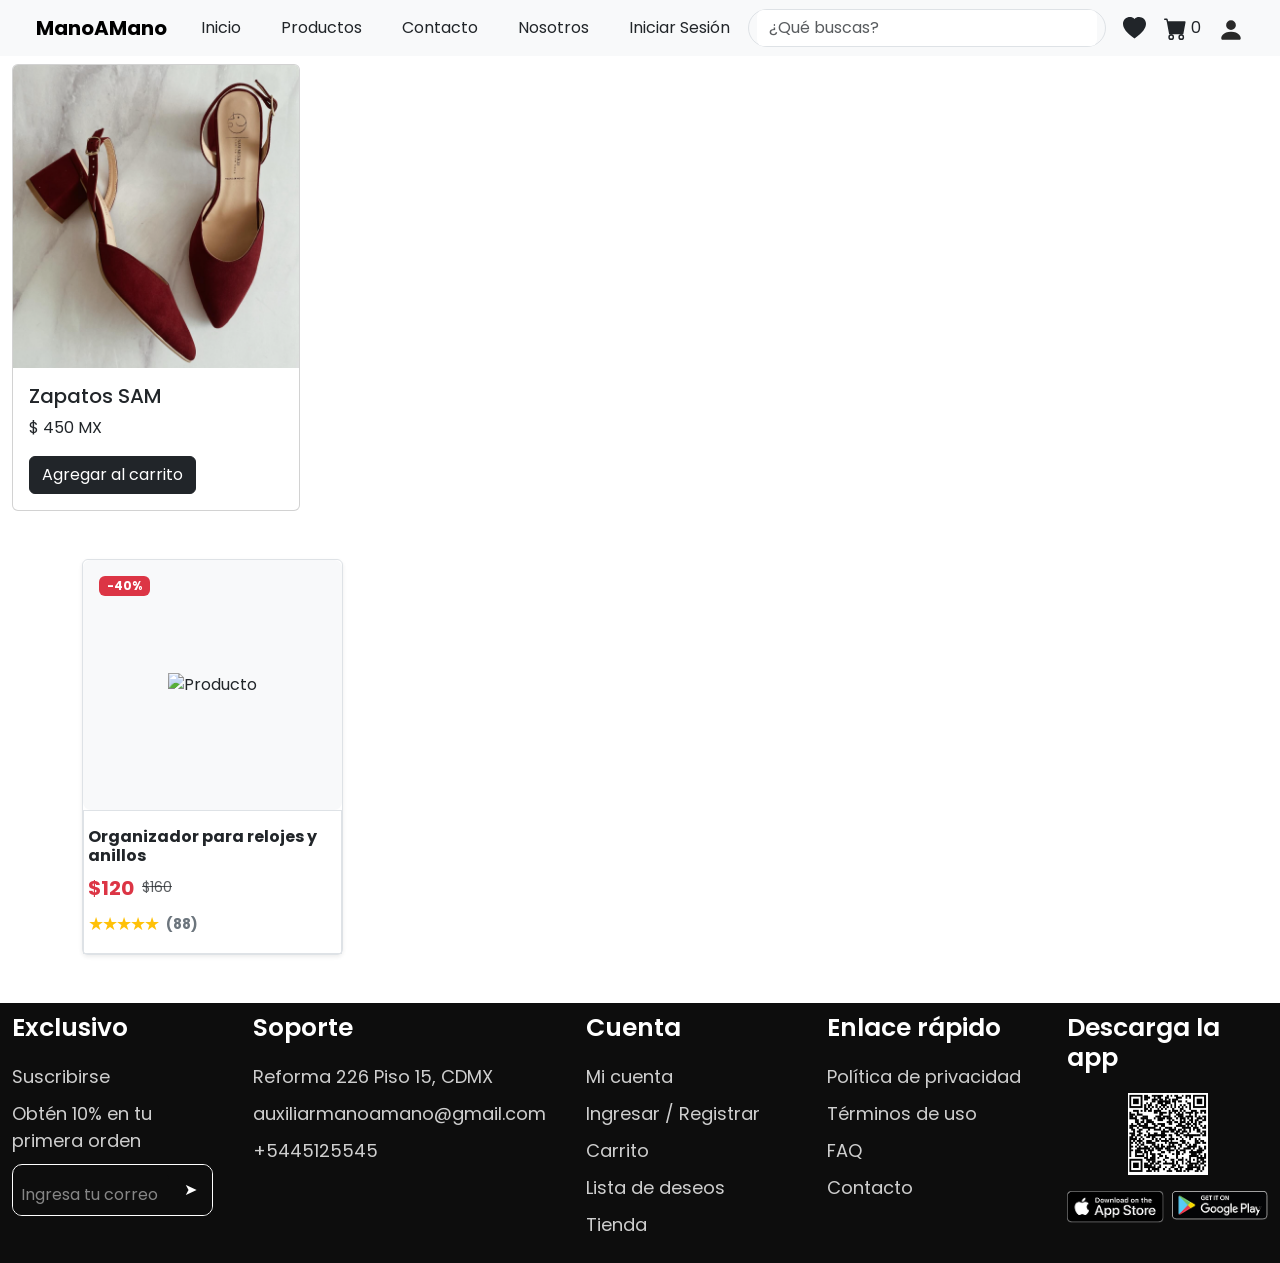
==== index.html @ 5cd1c526 "Mano a mano en progreso" ====
<!doctype html>
<html lang="es">
  <head>
    <meta charset="UTF-8" />
    <meta name="viewport" content="width=device-width, initial-scale=1.0" />
    <title>Sobre nosotros</title>

    <!-- Estilos -->
    <link rel="stylesheet" href="./styles/aboutMe.css" />
    <link rel="stylesheet" href="./styles/main.css" />

    <link
      href="https://cdn.jsdelivr.net/npm/bootstrap@5.3.8/dist/css/bootstrap.min.css"
      rel="stylesheet"
      integrity="sha384-sRIl4kxILFvY47J16cr9ZwB07vP4J8+LH7qKQnuqkuIAvNWLzeN8tE5YBujZqJLB"
      crossorigin="anonymous"
    />
    <link
      href="https://fonts.googleapis.com/css2?family=Poppins:wght@400;500;600&display=swap"
      rel="stylesheet"
    />
  </head>

  <body>
    <header>
      <section><!-- barra anuncio oferta --></section>

      <section id="navbar_container_index">
        <!-- Navbar -->
        <!-- Añadido mediante JavaScript -->
      </section>
    </header>

    <main class="content container-fluid">
      <h1></h1>

      <div class="card" style="width: 18rem">
        <img src="./media/productos_carrito/ZapatosSAM.png" class="card-img-top" alt="ZapatosSAM" />

        <div class="card-body">
          <h5 class="card-title">Zapatos SAM</h5>
          <p class="card-text">$ 450 MX</p>
          <button
            class="btn btn-dark"
            onclick="
              agregarAlCarrito(1, 'Zapato Guinda', 450, './media/productos_carrito/ZapatosSAM.png')
            "
          >
            Agregar al carrito
          </button>
        </div>
      </div>

<!-- Tarjeta de productos -->

<div class="container py-5">
  <div class="row">
    <div class="col-12 col-sm-6 col-lg-3">
            
      <div class="card border shadow-sm h-100 product-card">
        <div class="position-relative bg-light rounded-3 overflow-hidden image-container" style="min-height: 250px; display: flex; align-items: center; justify-content: center;">
                    
          <span class="badge bg-danger position-absolute top-0 start-0 m-3 z-3">-40%</span>          
          <img src="https://m.media-amazon.com/images/I/71WkOT2KsxL._AC_SY300_SX300_QL70_ML2_.jpg" class="img-fluid p-3" 
          style="max-height: 200px; object-fit: contain;" alt="Producto">

        <div class="add-to-cart-overlay position-absolute bottom-0 start-0 w-100 p-2">
            <button class="btn btn-dark w-100 py-2 fw-bold text-uppercase" style="font-size: 0.75rem;">
            Añadir al carrito
            </button>
        </div>
      </div>

    <div class="card-body border px-1 py-3">
      <h5 class="card-title fw-bold fs-6 mb-2">Organizador para relojes y anillos</h5>
                    
      <div class="d-flex align-items-center gap-2 mb-2">
        <span class="text-danger fw-bold fs-5">$120</span>
        <span class="text-muted text-decoration-line-through small">$160</span>
      </div>
                    
      <div class="d-flex align-items-center">
        <div class="text-warning me-2">
          <span style="letter-spacing: -2px;">★★★★★</span>
        </div>
        <span class="text-secondary small fw-bold">(88)</span>
      </div>
    </div>
    </div>

  </div>
  </div>
</div>
    </main>

    <footer id="footer_container_index">
      <!-- Footer -->
      <!-- Añadido mediante JavaScript -->
    </footer>

    <script src="./js/main.js"></script>
    <script src="./js/carrito.js"></script>
    <script
      src="https://cdn.jsdelivr.net/npm/bootstrap@5.3.8/dist/js/bootstrap.bundle.min.js"
      integrity="sha384-FKyoEForCGlyvwx9Hj09JcYn3nv7wiPVlz7YYwJrWVcXK/BmnVDxM+D2scQbITxI"
      crossorigin="anonymous"
    ></script>
  </body>
</html>
---- styles/aboutMe.css ----
h3 {
  text-align: center;
  margin: 1.5rem auto;
  font-size: 1.25rem;
  max-width: 320px;
  box-shadow: #a3a2a28f 0px 1px 3px;
  border-radius: 10px;
}


/* Misión, visión y valores */
.mision p, 
.vision p {
    text-align: justify;
}

.lista-valores {
    width: fit-content;
}

.mision, 
.vision, 
.valores {
    display:flex;
    flex-direction: column;
    border: 1px solid black;
    border-radius: 16px;
    margin: 30px auto;
    padding: 20px;
    width: fit-content;
}

h4 {
    text-align: center;
}

/* Tarjetas */
.person_container {
    margin: 2rem auto;
    padding: 0.5rem 0;
    max-width: 1200px;
    padding: 1rem;
}

.row.align-items-center.border.p-3.rounded.shadow-sm {
    position: relative;
    background-color: #ffffff;
    border: 1px solid rgba(0, 0, 0, 0.08) !important;
    border-radius: 16px !important;
    box-shadow: 0 6px 16px rgba(0, 0, 0, 0.06) !important;
    transition: transform 0.3s ease, box-shadow 0.3s ease;
    opacity: 1;
    margin: 1rem;
}


.row.align-items-center.border.p-3.rounded.shadow-sm:hover {
    transform: translateY(-4px);
    box-shadow: 0 12px 28px rgba(0, 0, 0, 0.12) !important;
}


.img_container {
    position: relative;
    display: flex;
    justify-content: center;
    align-items: center;
}

.img_container img {
    width: 120px;
    height: 160px;
    border-radius: 50%;
    object-fit: cover;
    box-shadow: 0 3px 8px rgba(0, 0, 0, 0.08);
    transition: all 0.3s cubic-bezier(0.25, 0.8, 0.25, 1);
}

.img_container img:hover {
    transform: scale(1.2) translateY(-2px);
    box-shadow: 0 6px 16px rgba(0, 0, 0, 0.2);
}


.data_container {
    display: flex;
    flex-direction: column;
    justify-content: center;
}

.data_person_container p {
    opacity: 0.9;
    transition: opacity 0.3s ease, transform 0.3s ease;
    margin-bottom: 0.1rem;
    margin-right: 25px;
}

.data_person_container p:hover {
    opacity: 1;
    transform: translateX(2px);
}

.data_person_container p:first-child {
    font-weight: 600;
    font-size: 1.1rem;
    color: #010101;
}

.data_person_container p:nth-child(2) {
    font-size: 0.9rem;
    color: #44484d;
    margin-bottom: 0;
}


.social_container {
    display: flex;
    flex-direction: row;
    align-items: center;
    gap: 20px;
    margin-right: 16px;
}

.social_container img {
    width: 32px;
    height: 32px;
    margin: 4px 0;
    opacity: 0.75;
    transition: transform 0.2s ease, opacity 0.2s ease;

}

.social_container img:hover {
    transform: rotate(4deg) scale(1.15);
    opacity: 1;
}

.biography_container {
    margin-top: 0.75rem;
}

.biography_container p {
    font-size: 0.9rem;
    color: #706f6f;
    line-height: 1.65;
    transition: color 0.3s ease;
    text-align: justify;
    text-justify: inter-word;
}

.biography_container:hover p {
    background-image: linear-gradient(90deg, #747373, #000608);
    -webkit-background-clip: text;
    -webkit-text-fill-color: transparent;
    background-clip: text; 

}



/* Pie de página */
.piedepagina-container {
  background-color: #0D0D0D;
  padding: 10px;

}

.piedepagina-grid {
  display: grid;
  grid-template-columns: repeat(auto-fit, minmax(200px, 1fr));
  gap: 16px;
  color: white;
  font-family: 'Poppins', sans-serif;
}

.piedepagina-grid h4 {
  font-size: 25px;
  font-weight: 600;
  color:white;
  margin-bottom: 20px;
  text-align: left;
}

.piedepagina-grid p {
  font-size: 18px;
  margin-bottom: 10px;
  opacity: 0.8;
  cursor: pointer;
}

.piedepagina-grid input {
  margin-top: 10px;
  padding: 10px;
  background: transparent;
  border: 1px solid white;
  width: 100%;
}

.piedepagina-grid input[type="email"] {
    width: 80%;        
    padding: 8px;
    border-radius: 4px;
}

.input-wrapper {
  display: flex;
  border: 1px solid white;
  border-radius: 10px;
  overflow: hidden;
  width: 100%;
  max-width: 400px;
}

.input-wrapper input {
  flex: 1;
  padding: 10px;
  border: none;
  outline: none;
  color: white;
  background-color: #0D0D0D;
}

.input-wrapper input::placeholder {
  color: rgba(255, 255, 255, 0.5);
}

.input-wrapper button {
  border: none;
  margin: 0;
  padding: 10px 15px;
  background-color: #0D0D0D;
  color: white;
  cursor: pointer;
  transition: background-color 0.3s ease;
  flex-shrink: 0;
}

.input-wrapper button:hover {
  background-color: white;
}

.arrow-icon {
  display: inline-block;
  transition: transform 0.2s ease;
}

.input-wrapper button:hover .arrow-icon {
  transform: translateX(3px);
  color: #0D0D0D;
} 

.qr {
    width: 80px;
}

.social-icons a {
  color: #aaa;
  font-size: 20px;
  margin-right: 18px;
  transition: 0.3s ease;
}
---- styles/main.css ----
/*
==============================
|           Navbar           |
==============================
*/

/* barra anuncio oferta */




/* Navbar */

a svg{
    color: rgb(41, 41, 41);
    text-decoration: none;
}

/*
==============================
|           Footer           |
==============================
*/




/*
==============================
|  index (página de inicio)  |
==============================
*/

body{

    display: flex;
    flex-direction: column;
    min-height: 100vh;
}

main{
    flex: 1;
}

/*
|================  Tarjetas de productos  ===============|
*/

/* Evita que el texto se encime si no hay imagen */
.product-card img {
    display: block;
    margin: 0 auto;
}


.text-warning {
    color: #ffc107 !important;
    font-size: 1.1rem;
}


.add-to-cart-overlay {
    opacity: 0;
    transform: translateY(10px);
    transition: 0.3s ease;
}

.product-card:hover .add-to-cart-overlay {
    opacity: 1;
    transform: translateY(0);
}



/*
==============================
|    singUp (Crear cuenta)   |
==============================
*/






/*
==============================
|   logIn (Iniciar sesión)   |
==============================
*/




/*
==============================
|       cart (Carrito)       |
==============================
*/


/*
=================================
|  checkOut (pasarela de pago)  |
=================================
*/



/*
==================================
|  aboutMe (Acerca de nosotros)  |
==================================
*/
div {
    font-family: 'Poppins', sans-serif;
}

div h4 {
    color: #DB4444;
    font-weight: 700;
}

div h6{
    font-weight: 600;
}

div p {
    font-weight: 400;
}

/*  NUESTRA HISTORIA */

/*  NUESTRO NÚMEROS */

/*  EQUIPO DE TRABAJO */

/* NUESTROS SELLOS */


/*
==================================
|  contact (Página de contacto)  |
==================================
*/



/*
===================================
|  producto (Página de producto)  |
===================================
*/
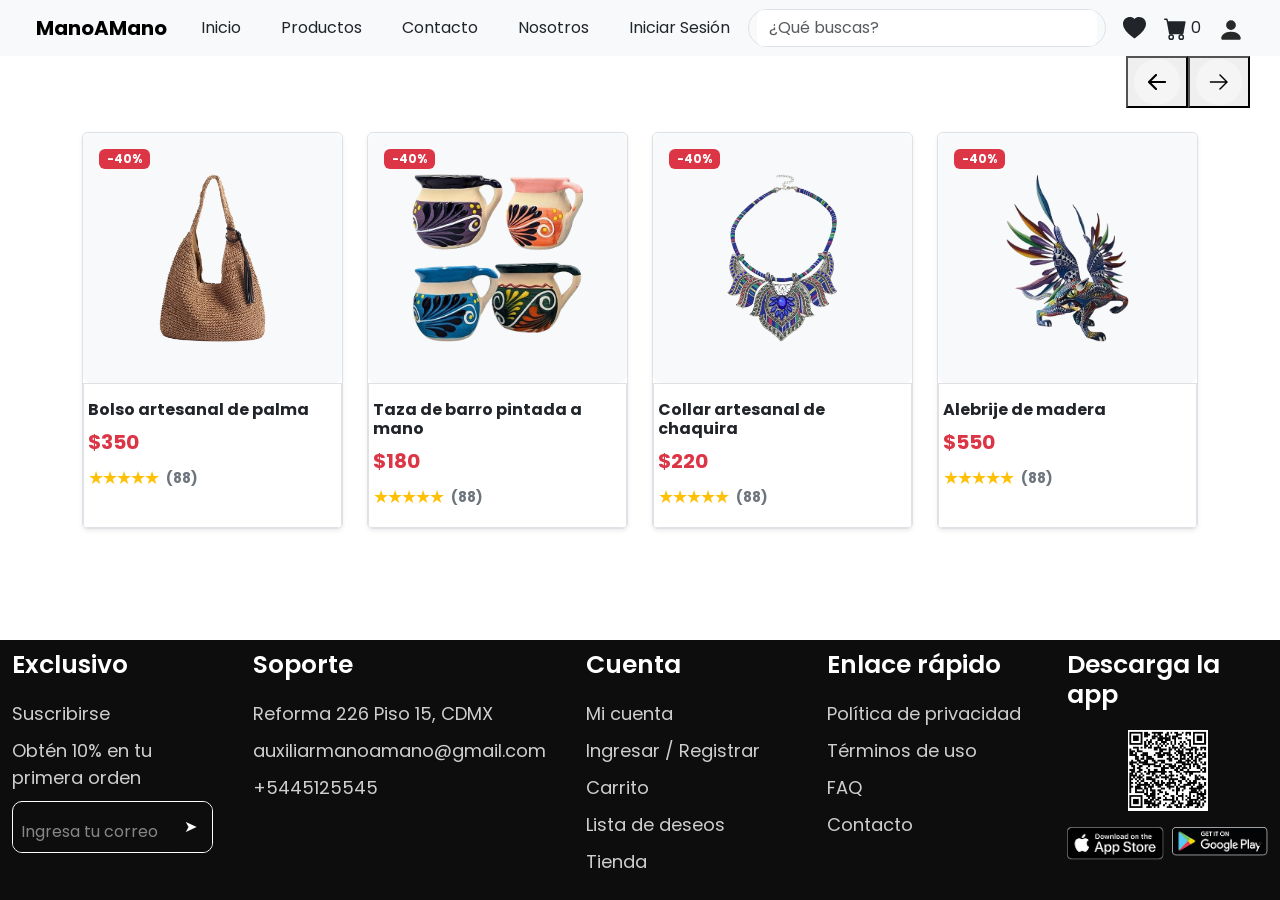
==== commit 422b5045: "Cambios 8" ====
--- a/index.html
+++ b/index.html
@@ -8,6 +8,7 @@
     <!-- Estilos -->
     <link rel="stylesheet" href="./styles/aboutMe.css" />
     <link rel="stylesheet" href="./styles/main.css" />
+    <link rel="stylesheet" href="./styles/products.css" />
 
     <link
       href="https://cdn.jsdelivr.net/npm/bootstrap@5.3.8/dist/css/bootstrap.min.css"
@@ -32,7 +33,7 @@
     </header>
 
     <main class="content container-fluid">
-      <h1></h1>
+      <!-- <h1></h1>
 
       <div class="card" style="width: 18rem">
         <img src="./media/productos_carrito/ZapatosSAM.png" class="card-img-top" alt="ZapatosSAM" />
@@ -49,48 +50,128 @@
             Agregar al carrito
           </button>
         </div>
-      </div>
+      </div> -->
 
 <!-- Tarjeta de productos -->
 
-<div class="container py-5">
-  <div class="row">
-    <div class="col-12 col-sm-6 col-lg-3">
-            
+<section class="btn_left_right">
+  <button><img src="./media/products/Fill_With_Left_Arrow.png" alt="Botón de flecha apuntando hacia la izquierda" id="btn_left"></button>
+  <button><img src="./media/products/Fill_with_Right_Arrow.png" alt="Botón de flecha apuntando hacia la derecha" id="btn_right"></button>
+
+</section>
+
+<div class="container py-4 " id="product_container_big_deals">
+  <div class="row g-4"> <div class="col-4 col-sm-6 col-lg-3">
       <div class="card border shadow-sm h-100 product-card">
         <div class="position-relative bg-light rounded-3 overflow-hidden image-container" style="min-height: 250px; display: flex; align-items: center; justify-content: center;">
-                    
           <span class="badge bg-danger position-absolute top-0 start-0 m-3 z-3">-40%</span>          
-          <img src="https://m.media-amazon.com/images/I/71WkOT2KsxL._AC_SY300_SX300_QL70_ML2_.jpg" class="img-fluid p-3" 
-          style="max-height: 200px; object-fit: contain;" alt="Producto">
-
-        <div class="add-to-cart-overlay position-absolute bottom-0 start-0 w-100 p-2">
+          <img src="https://m.media-amazon.com/images/I/71WkOT2KsxL._AC_SY300_SX300_QL70_ML2_.jpg" class="img-fluid p-3" style="max-height: 200px; object-fit: contain;" alt="Producto">
+          <div class="add-to-cart-overlay position-absolute bottom-0 start-0 w-100 p-2">
             <button class="btn btn-dark w-100 py-2 fw-bold text-uppercase" style="font-size: 0.75rem;">
-            Añadir al carrito
+              Añadir al carrito
             </button>
+          </div>
+        </div>
+        <div class="card-body border px-1 py-3">
+          <h5 class="card-title fw-bold fs-6 mb-2">Organizador para relojes y anillos</h5>
+          <div class="d-flex align-items-center gap-2 mb-2">
+            <span class="text-danger fw-bold fs-5">$120</span>
+            <span class="text-muted text-decoration-line-through small">$160</span>
+          </div>
+          <div class="d-flex align-items-center">
+            <div class="text-warning me-2">
+              <span style="letter-spacing: -2px;">★★★★★</span>
+            </div>
+            <span class="text-secondary small fw-bold">(88)</span>
+          </div>
         </div>
       </div>
+    </div>
 
-    <div class="card-body border px-1 py-3">
-      <h5 class="card-title fw-bold fs-6 mb-2">Organizador para relojes y anillos</h5>
-                    
-      <div class="d-flex align-items-center gap-2 mb-2">
-        <span class="text-danger fw-bold fs-5">$120</span>
-        <span class="text-muted text-decoration-line-through small">$160</span>
-      </div>
-                    
-      <div class="d-flex align-items-center">
-        <div class="text-warning me-2">
-          <span style="letter-spacing: -2px;">★★★★★</span>
+    <div class="col-4 col-sm-6 col-lg-3">
+      <div class="card border shadow-sm h-100 product-card">
+        <div class="position-relative bg-light rounded-3 overflow-hidden image-container" style="min-height: 250px; display: flex; align-items: center; justify-content: center;">
+          <span class="badge bg-danger position-absolute top-0 start-0 m-3 z-3">-40%</span>          
+          <img src="https://m.media-amazon.com/images/I/71WkOT2KsxL._AC_SY300_SX300_QL70_ML2_.jpg" class="img-fluid p-3" style="max-height: 200px; object-fit: contain;" alt="Producto">
+          <div class="add-to-cart-overlay position-absolute bottom-0 start-0 w-100 p-2">
+            <button class="btn btn-dark w-100 py-2 fw-bold text-uppercase" style="font-size: 0.75rem;">
+              Añadir al carrito
+            </button>
+          </div>
         </div>
-        <span class="text-secondary small fw-bold">(88)</span>
+        <div class="card-body border px-1 py-3">
+          <h5 class="card-title fw-bold fs-6 mb-2">Organizador para relojes y anillos</h5>
+          <div class="d-flex align-items-center gap-2 mb-2">
+            <span class="text-danger fw-bold fs-5">$120</span>
+            <span class="text-muted text-decoration-line-through small">$160</span>
+          </div>
+          <div class="d-flex align-items-center">
+            <div class="text-warning me-2">
+              <span style="letter-spacing: -2px;">★★★★★</span>
+            </div>
+            <span class="text-secondary small fw-bold">(88)</span>
+          </div>
+        </div>
       </div>
     </div>
+
+    <div class="col-4 col-sm-6 col-lg-3">
+      <div class="card border shadow-sm h-100 product-card">
+        <div class="position-relative bg-light rounded-3 overflow-hidden image-container" style="min-height: 250px; display: flex; align-items: center; justify-content: center;">
+          <span class="badge bg-danger position-absolute top-0 start-0 m-3 z-3">-40%</span>          
+          <img src="https://m.media-amazon.com/images/I/71WkOT2KsxL._AC_SY300_SX300_QL70_ML2_.jpg" class="img-fluid p-3" style="max-height: 200px; object-fit: contain;" alt="Producto">
+          <div class="add-to-cart-overlay position-absolute bottom-0 start-0 w-100 p-2">
+            <button class="btn btn-dark w-100 py-2 fw-bold text-uppercase" style="font-size: 0.75rem;">
+              Añadir al carrito
+            </button>
+          </div>
+        </div>
+        <div class="card-body border px-1 py-3">
+          <h5 class="card-title fw-bold fs-6 mb-2">Organizador para relojes y anillos</h5>
+          <div class="d-flex align-items-center gap-2 mb-2">
+            <span class="text-danger fw-bold fs-5">$120</span>
+            <span class="text-muted text-decoration-line-through small">$160</span>
+          </div>
+          <div class="d-flex align-items-center">
+            <div class="text-warning me-2">
+              <span style="letter-spacing: -2px;">★★★★★</span>
+            </div>
+            <span class="text-secondary small fw-bold">(88)</span>
+          </div>
+        </div>
+      </div>
+    </div>
+
+    <div class="col-4 col-sm-6 col-lg-3">
+      <div class="card border shadow-sm h-100 product-card">
+        <div class="position-relative bg-light rounded-3 overflow-hidden image-container" style="min-height: 250px; display: flex; align-items: center; justify-content: center;">
+          <span class="badge bg-danger position-absolute top-0 start-0 m-3 z-3">-40%</span>          
+          <img src="https://m.media-amazon.com/images/I/71WkOT2KsxL._AC_SY300_SX300_QL70_ML2_.jpg" class="img-fluid p-3" style="max-height: 200px; object-fit: contain;" alt="Producto">
+          <div class="add-to-cart-overlay position-absolute bottom-0 start-0 w-100 p-2">
+            <button class="btn btn-dark w-100 py-2 fw-bold text-uppercase" style="font-size: 0.75rem;">
+              Añadir al carrito
+            </button>
+          </div>
+        </div>
+        <div class="card-body border px-1 py-3">
+          <h5 class="card-title fw-bold fs-6 mb-2">Organizador para relojes y anillos</h5>
+          <div class="d-flex align-items-center gap-2 mb-2">
+            <span class="text-danger fw-bold fs-5">$120</span>
+            <span class="text-muted text-decoration-line-through small">$160</span>
+          </div>
+          <div class="d-flex align-items-center">
+            <div class="text-warning me-2">
+              <span style="letter-spacing: -2px;">★★★★★</span>
+            </div>
+            <span class="text-secondary small fw-bold">(88)</span>
+          </div>
+        </div>
+      </div>
     </div>
 
   </div>
-  </div>
 </div>
+
     </main>
 
     <footer id="footer_container_index">
--- a/styles/main.css
+++ b/styles/main.css
@@ -45,6 +45,14 @@
 /*
 |================  Tarjetas de productos  ===============|
 */
+
+/* Botones izquierda derecha */
+
+.btn_left_right{
+    display: flex;
+    justify-content: end;
+    margin-right: 2vh;
+}
 
 /* Evita que el texto se encime si no hay imagen */
 .product-card img {
--- a/styles/products.css
+++ b/styles/products.css
@@ -0,0 +1,620 @@
+* {
+  box-sizing: border-box;
+}
+
+:root {
+  --primary-color: #030303;
+  --accent-color: #dc3545;
+  --success-color: #198754;
+  --text-dark: #212529;
+  --text-light: #6c757d;
+  --bg-light: #f8f9fa;
+  --shadow-sm: 0 2px 4px rgba(0,0,0,0.1);
+  --shadow-md: 0 8px 25px rgba(0,0,0,0.15);
+  --border-radius: 12px;
+}
+
+body {
+  font-family: 'Poppins', sans-serif;
+  line-height: 1.6;
+  color: var(--text-dark);
+}
+
+/* =========================================
+   BREADCRUMB
+========================================= */
+.breadcrumb {
+  max-width: 1200px;
+  width: 100%;
+  margin: 1rem auto 0.5rem;
+  padding: 0.5rem 0;
+}
+
+.breadcrumb ul {
+  list-style: none;
+  padding: 0;
+  margin: 0;
+  display: flex;
+  font-size: 1.1rem;
+  flex-wrap: wrap;
+}
+
+.breadcrumb a {
+  color: var(--text-light);
+  text-decoration: none;
+  transition: color 0.2s ease;
+}
+
+.breadcrumb a:hover {
+  color: var(--primary-color);
+}
+
+/* =========================================
+   DETALLE PRODUCTO 
+========================================= */
+.product-detail-container {
+  max-width: 1300px;
+  margin: 0 auto 1rem;
+  padding: .5rem;
+  display: flex;
+  flex-direction: column;
+  gap: .5rem;
+}
+
+/* Galería */
+.product-gallery {
+  display: flex;
+  flex-direction: column-reverse;
+  gap: 1rem;
+  height: 300px;
+}
+
+.gallery-main-image {
+  width: 100%;
+  border-radius: 14px;
+  overflow: hidden;
+  background: #fcfbfb;
+}
+
+.gallery-main-image img {
+  display: block;
+  width: 100% !important;
+  height: auto !important;
+  max-height: none !important;
+  object-fit: contain !important;
+  transition: transform 0.4s ease;
+}
+
+.gallery-main-image:hover img {
+  transform: scale(1.03);
+}
+
+.gallery {
+  display: flex;
+  flex-direction: row;
+  gap: 0.75rem;
+  overflow-x: auto;
+  scrollbar-width: thin;
+  padding-bottom: 0.5rem;
+}
+
+.gallery button {
+  flex: 0 0 70px;
+  height: 70px;
+  border: 2px solid transparent;
+  border-radius: 10px;
+  overflow: hidden;
+  cursor: pointer;
+  background: #fcfbfb;
+  padding: 0;
+  transition: all 0.2s ease;
+}
+
+.gallery button img {
+  width: 100%;
+  height: 100%;
+  object-fit: cover;
+}
+
+.gallery button:hover,
+.gallery button.active {
+  border-color: var(--primary-color);
+  box-shadow: 0 4px 12px rgba(0,0,0,0.15);
+}
+
+/* INFO PRODUCTO */
+.product-info {
+  display: flex;
+  flex-direction: column;
+  gap: 1.5rem;
+}
+
+.product-title {
+  font-size: 1.4rem;
+  font-weight: 600;
+  color: var(--text-dark);
+  margin: 0;
+}
+
+.product-meta {
+  display: flex;
+  align-items: center;
+  gap: 0.75rem;
+  font-size: 0.9rem;
+}
+
+.rating {
+  display: flex;
+  align-items: center;
+  gap: 0.25rem;
+  color: #ffc107;
+}
+
+.reviews-count {
+  color: var(--text-light);
+  font-weight: 500;
+}
+
+.separator {
+  color: #dee2e6;
+}
+
+.stock-status {
+  font-weight: 600;
+  color: var(--success-color);
+}
+
+.product-price {
+  font-size: 1.8rem;
+  font-weight: 700;
+  color: var(--accent-color);
+}
+
+.product-description {
+  font-size: 0.95rem;
+  color: var(--text-light);
+  line-height: 1.6;
+}
+
+/* Variantes color */
+.product-variants {
+  margin-top: 0.5rem;
+}
+
+.variant-label {
+  display: block;
+  font-weight: 600;
+  margin-bottom: 0.5rem;
+  color: var(--text-dark);
+}
+
+.color-options {
+  display: flex;
+  gap: 0.5rem;
+}
+
+.color-btn {
+  width: 26px;
+  height: 26px;
+  border-radius: 50%;
+  border: 2px solid transparent;
+  cursor: pointer;
+  transition: all 0.2s ease;
+}
+
+.color-btn.blue { background: #6c4b2f; }
+.color-btn.pink { background: #e83e8c; }
+
+.color-btn:hover,
+.color-btn.active {
+  transform: scale(1.1);
+  border-color: #fff;
+  box-shadow: 0 0 0 2px rgba(0,0,0,0.1);
+}
+
+/* =========================================
+   ACCIONES DE COMPRA
+========================================= */
+.purchase-actions {
+  display: flex;
+  flex-wrap: wrap;
+  gap: 0.75rem;
+  align-items: stretch;
+  width: 100%;
+}
+
+/* Selector de cantidad */
+.quantity-selector {
+  display: flex;
+  border: 1px solid #dee2e6;
+  overflow: hidden;
+  width: 40%;
+}
+
+/* Botones e input */
+.qty-btn {
+  flex: 1 1 25%;
+  height: 100%;
+  border: none;
+  background: #faf9f8;
+  font-weight: 600;
+  cursor: pointer;
+  transition: background 0.2s ease, color 0.2s ease;
+}
+
+.qty-btn:hover {
+  background: rgb(219, 44, 44);
+  color: #fff;
+}
+
+.quantity-selector input {
+  flex: 2 1 50%;
+  min-width: 0;
+  border: none;
+  text-align: center;
+  font-size: 0.95rem;
+}
+
+/* Botón comprar y wishlist */
+.btn-buy-now {
+  border: none;
+  background: var(--accent-color);
+  color: #fff;
+  padding: 0.7rem 1.8rem;
+  font-weight: 600;
+  cursor: pointer;
+  transition: transform 0.2s ease, box-shadow 0.2s ease, background 0.2s ease;
+  box-shadow: var(--shadow-md);
+}
+
+.btn-buy-now:hover {
+  transform: translateY(-2px);
+  box-shadow: 0 12px 35px rgba(220,53,69,0.4);
+  background: #b72b3d;
+}
+
+.btn-wishlist {
+  width: 50px;
+  height: 50px;
+  border-radius: 50%;
+  border: 1px solid #dee2e6;
+  background: #fff;
+  font-size: 1.2rem;
+  cursor: pointer;
+  transition: background 0.2s ease, transform 0.2s ease, color 0.2s ease;
+}
+
+.btn-wishlist:hover {
+  background: #ffebee;
+  color: var(--accent-color);
+  transform: scale(1.08);
+}
+
+/* =========================================
+   Envío / devoluciones
+========================================= */
+.logistics-info {
+  margin-top: 1rem;
+  display: grid;
+  grid-template-columns: 1fr;
+  gap: 0.75rem;
+}
+
+.info-card {
+  display: flex;
+  gap: 0.75rem;
+  padding: 0.9rem;
+  border: 1px solid #eee;
+  border-radius: 10px;
+  background: #fff;
+  transition: box-shadow 0.2s ease, border-color 0.2s ease;
+}
+
+.info-card:hover {
+  border-color: var(--primary-color);
+  box-shadow: var(--shadow-md);
+}
+
+.icon-truck,
+.icon-refresh,
+.info-card .icon {
+  width: 36px;
+  height: 36px;
+  border-radius: 10px;
+  background: var(--bg-light);
+  display: flex;
+  align-items: center;
+  justify-content: center;
+}
+
+.icon-truck img,
+.icon-refresh img,
+.info-card .icon img {
+  width: 22px;
+  height: 22px;
+}
+
+.info-text strong {
+  display: block;
+  font-size: 0.95rem;
+  color: var(--text-dark);
+}
+
+.info-text p {
+  margin: 0;
+  font-size: 0.85rem;
+  color: var(--text-light);
+}
+
+.info-text a {
+  color: var(--primary-color);
+  text-decoration: none;
+}
+
+/* =========================================
+   PRODUCTOS RELACIONADOS
+========================================= */
+.related-products-section {
+  margin-top: 4rem;
+  padding-top: 3rem;
+  border-top: 1px solid #e9ecef;
+}
+
+.section-header {
+  text-align: left;
+  margin-bottom: 3rem;
+  position: relative;
+}
+
+.section-header h2 {
+  font-size: 1.3rem;
+  font-weight: 600;
+  color: var(--accent-color);
+  margin: 0;
+  position: relative;
+  z-index: 1;
+  padding: 0 2rem;
+  background: #fff;
+  display: inline-block;
+}
+
+/* Grid responsivo de tarjetas */
+.product-grid {
+  max-width: 1200px;
+  margin: 0 auto;
+  display: grid;
+  grid-template-columns: repeat(auto-fit, minmax(260px, 1fr));
+  gap: 1.5rem;
+  padding: 0 1rem 3rem;
+}
+
+/* Tarjetas */
+.product-card {
+  border: none;
+  border-radius: var(--border-radius);
+  overflow: hidden;
+  box-shadow: var(--shadow-sm);
+  background: #fff;
+  transition: transform 0.3s ease, box-shadow 0.3s ease;
+}
+
+.product-card:hover {
+  transform: translateY(-10px);
+  box-shadow: var(--shadow-md);
+}
+
+.card-image-wrapper {
+  position: relative;
+  height: 230px;
+  overflow: hidden;
+}
+
+.card-image-wrapper img {
+  width: 100%;
+  height: 100%;
+  object-fit: cover;
+  transition: transform 0.3s ease;
+}
+
+.product-card:hover .card-image-wrapper img {
+  transform: scale(1.08);
+}
+
+.discount-badge {
+  position: absolute;
+  top: 0.8rem;
+  left: 0.8rem;
+  background: var(--accent-color);
+  color: #fff;
+  padding: 0.25rem 0.6rem;
+  border-radius: 999px;
+  font-size: 0.75rem;
+  font-weight: 600;
+}
+
+.card-hover-actions {
+  position: absolute;
+  top: 0.8rem;
+  right: 0.8rem;
+  display: flex;
+  flex-direction: column;
+  gap: 0.4rem;
+  opacity: 0;
+  transition: opacity 0.2s ease;
+}
+
+.product-card:hover .card-hover-actions {
+  opacity: 1;
+}
+
+.btn-icon {
+  width: 30px;
+  height: 30px;
+  border-radius: 50%;
+  border: 1px solid rgba(255,255,255,0.9);
+  background: rgba(255,255,255,0.95);
+  display: flex;
+  align-items: center;
+  justify-content: center;
+  cursor: pointer;
+  transition: transform 0.2s ease, box-shadow 0.2s ease;
+}
+
+.btn-icon img {
+  width: 30px;
+  height: 30px;
+}
+
+.btn-icon:hover {
+  transform: scale(1.08);
+  box-shadow: 0 4px 10px rgba(0,0,0,0.2);
+}
+
+.btn-add-to-cart {
+  position: absolute;
+  inset-inline: 0;
+  bottom: 0;
+  border: none;
+  background: var(--primary-color);
+  color: #fff;
+  padding: 0.6rem;
+  font-weight: 600;
+  opacity: 0;
+  transform: translateY(100%);
+  transition: opacity 0.2s ease, transform 0.2s ease;
+}
+
+.product-card:hover .btn-add-to-cart {
+  opacity: 1;
+  transform: translateY(0);
+}
+
+.card-details {
+  padding: 1.2rem 1.4rem 1.4rem;
+}
+
+.card-title {
+  font-size: 1rem;
+  font-weight: 600;
+  color: var(--text-dark);
+  margin-bottom: 0.5rem;
+}
+
+.card-price {
+  display: flex;
+  align-items: baseline;
+  gap: 0.4rem;
+  margin-bottom: 0.4rem;
+}
+
+.current-price {
+  color: var(--accent-color);
+  font-weight: 700;
+}
+
+.old-price {
+  font-size: 0.9rem;
+  color: var(--text-light);
+  text-decoration: line-through;
+}
+
+.card-rating {
+  font-size: 0.85rem;
+  color: #ffc107;
+}
+
+.card-rating .reviews {
+  color: var(--text-light);
+}
+
+/* =========================================
+   BREAKPOINTS
+========================================= */
+
+@media (max-width: 576px) {
+  .product-detail-container {
+    padding: 1rem 1rem 2rem;
+  }
+
+  .product-price {
+    font-size: 1.6rem;
+  }
+
+  .section-header h2 {
+    font-size: 1.5rem;
+  }
+
+  .product-grid {
+    grid-template-columns: repeat(auto-fit, minmax(200px, 1fr));
+    gap: 1rem;
+  }
+
+  .purchase-actions {
+    flex-direction: row;
+  }
+
+  .btn-buy-now {
+    width: 80%;
+  }
+  .btn-wishlist {
+    width: 48px;
+    height: 48px;
+  }
+}
+
+@media (min-width: 992px) {
+  .product-detail-container {
+    padding: 2rem 1rem;
+    display: grid;
+    grid-template-columns: 100px minmax(0, 520px) minmax(0, 1fr);
+    column-gap: 2.5rem;
+    align-items: stretch; 
+  }
+
+  .product-gallery {
+    display: contents;
+  }
+
+  .gallery {
+    grid-column: 1;
+    display: flex;
+    flex-direction: column;
+    height: 100%;
+    max-height: none;
+    overflow-y: auto;
+    overflow-x: hidden;
+  }
+
+  .gallery button {
+    flex: 0 0 auto;
+    height: auto;
+  }
+
+  .gallery button img {
+    width: 100%;
+    height: auto;
+    object-fit: cover;
+  }
+
+  .gallery-main-image {
+    grid-column: 2;
+    height: 100%;
+  }
+
+  .gallery-main-image img {
+    height: 100%;
+    width: 100%;
+    object-fit: cover;
+  }
+
+  .product-info {
+    grid-column: 3;
+  }
+}
+
+.gallery button:focus,
+.btn-icon:focus,
+.btn-buy-now:focus,
+.btn-wishlist:focus {
+  outline: none;
+}
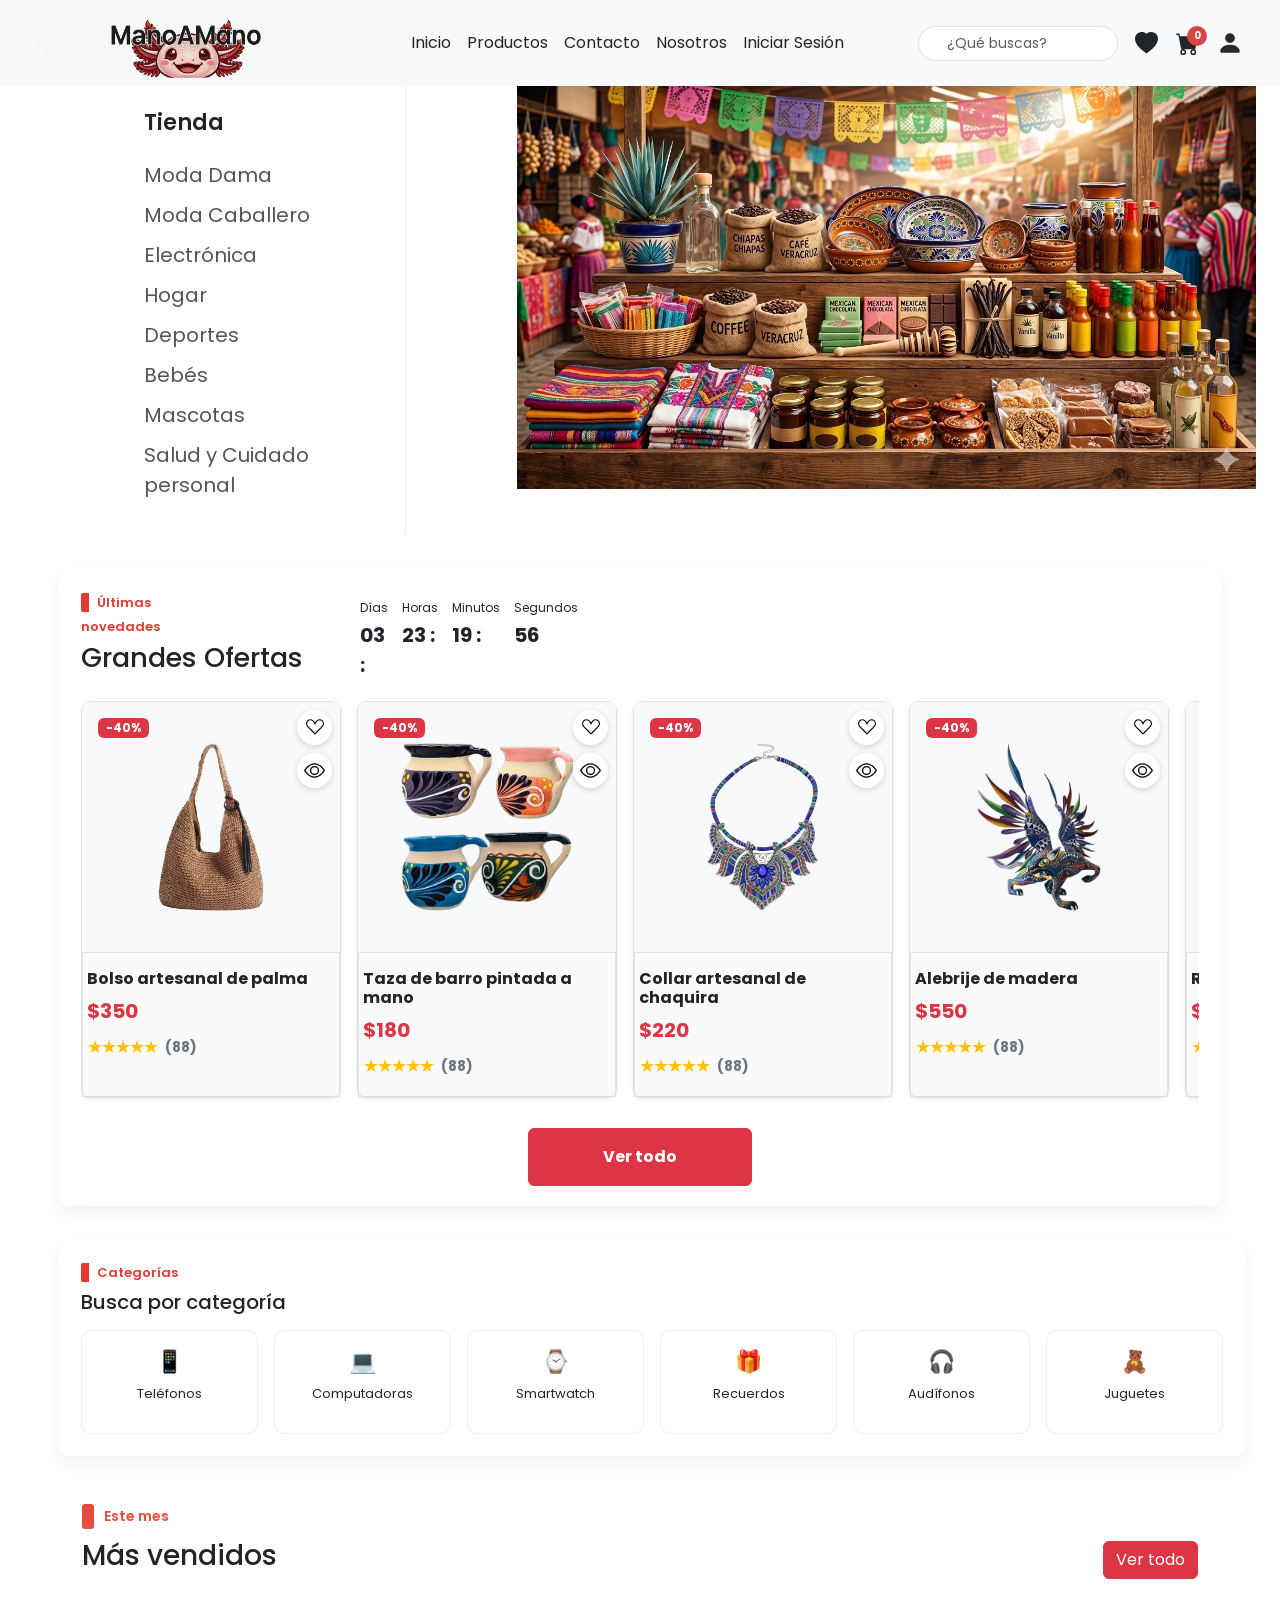
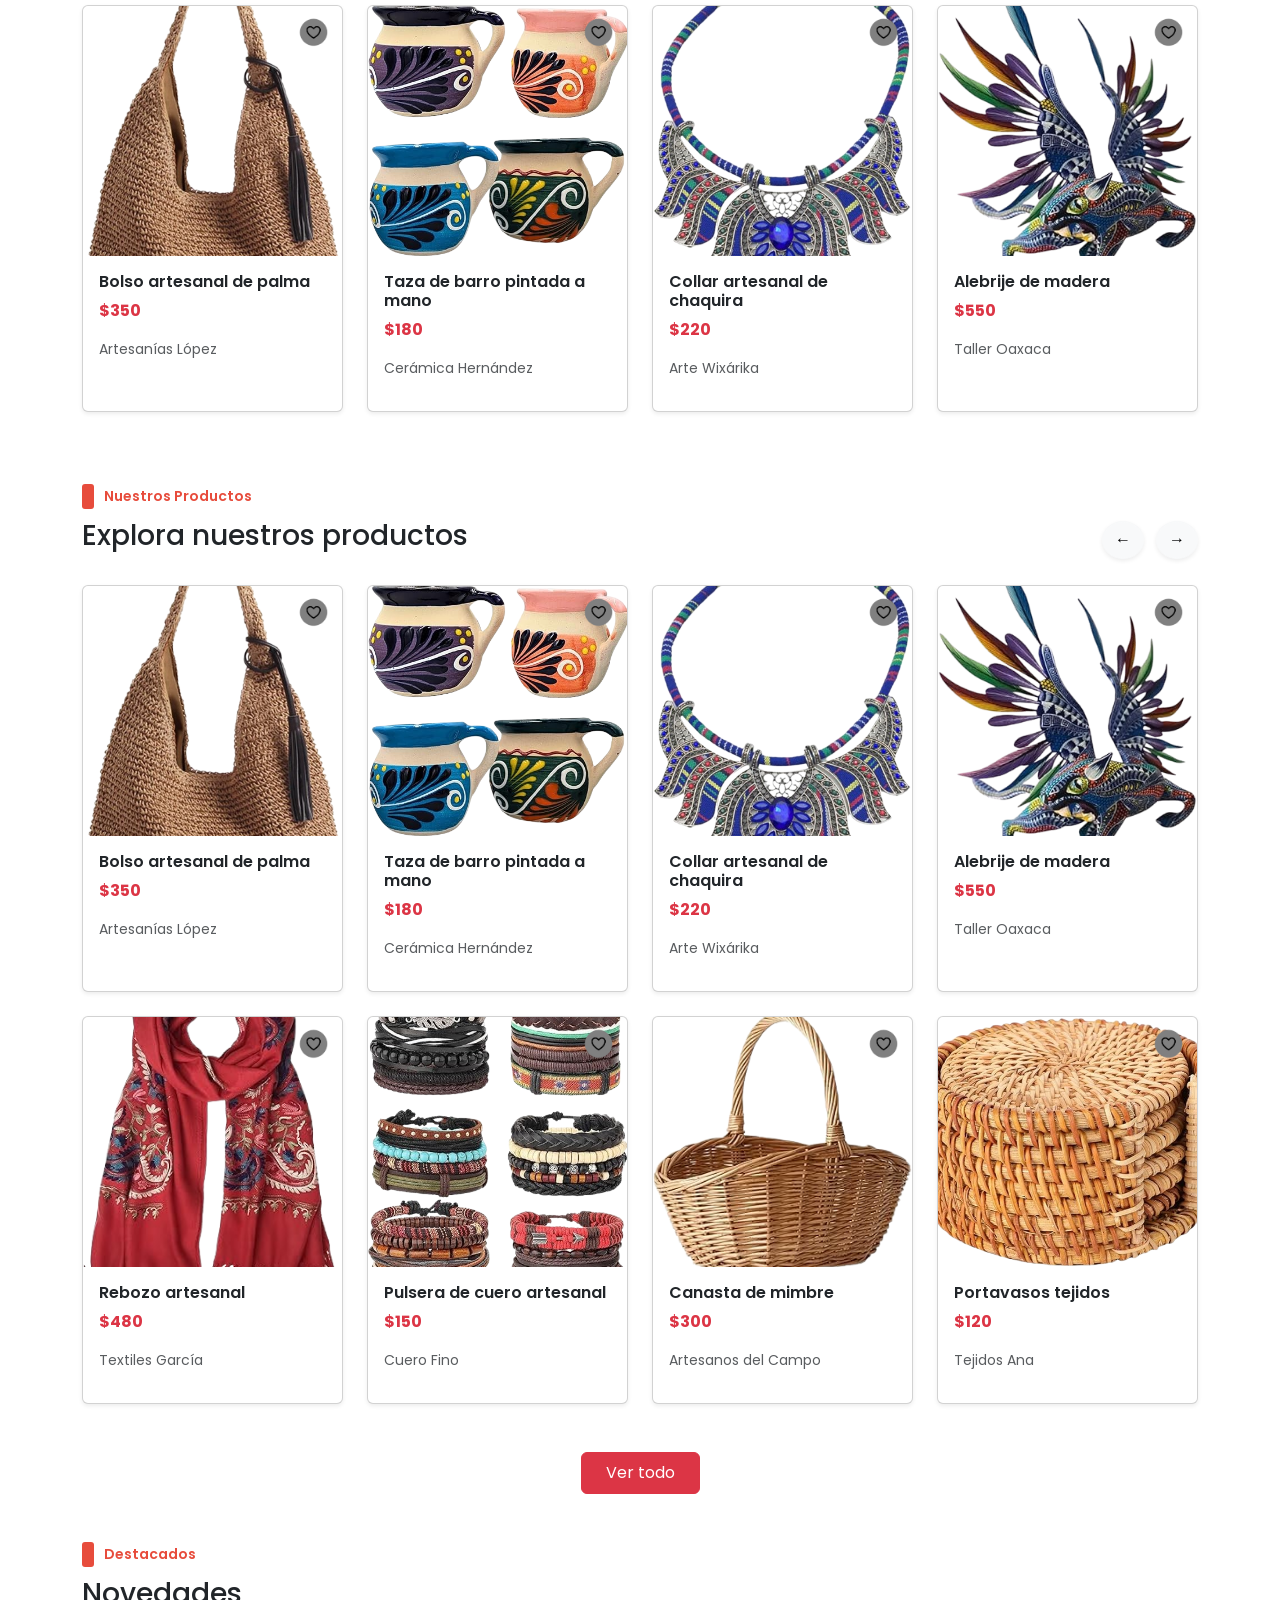
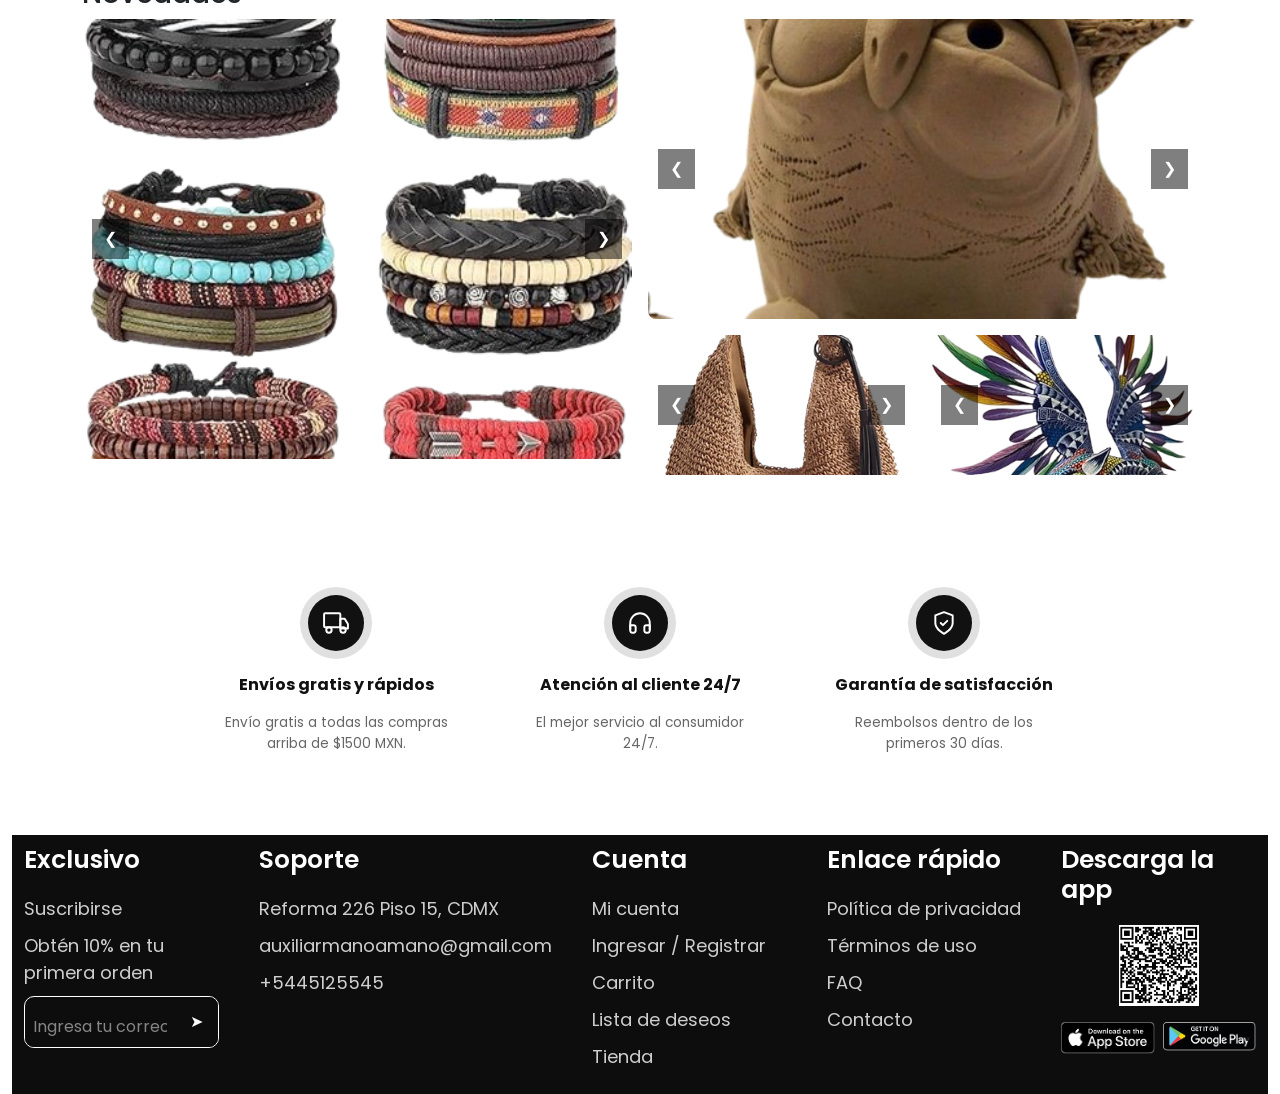
==== commit 5f8734b6: "Actualización" ====
--- a/index.html
+++ b/index.html
@@ -3,12 +3,11 @@
   <head>
     <meta charset="UTF-8" />
     <meta name="viewport" content="width=device-width, initial-scale=1.0" />
-    <title>Sobre nosotros</title>
+    <title>Mano A Mano</title>
 
     <!-- Estilos -->
     <link rel="stylesheet" href="./styles/aboutMe.css" />
     <link rel="stylesheet" href="./styles/main.css" />
-    <link rel="stylesheet" href="./styles/products.css" />
 
     <link
       href="https://cdn.jsdelivr.net/npm/bootstrap@5.3.8/dist/css/bootstrap.min.css"
@@ -16,6 +15,7 @@
       integrity="sha384-sRIl4kxILFvY47J16cr9ZwB07vP4J8+LH7qKQnuqkuIAvNWLzeN8tE5YBujZqJLB"
       crossorigin="anonymous"
     />
+    
     <link
       href="https://fonts.googleapis.com/css2?family=Poppins:wght@400;500;600&display=swap"
       rel="stylesheet"
@@ -33,152 +33,260 @@
     </header>
 
     <main class="content container-fluid">
-      <!-- <h1></h1>
-
-      <div class="card" style="width: 18rem">
-        <img src="./media/productos_carrito/ZapatosSAM.png" class="card-img-top" alt="ZapatosSAM" />
-
-        <div class="card-body">
-          <h5 class="card-title">Zapatos SAM</h5>
-          <p class="card-text">$ 450 MX</p>
-          <button
-            class="btn btn-dark"
-            onclick="
-              agregarAlCarrito(1, 'Zapato Guinda', 450, './media/productos_carrito/ZapatosSAM.png')
-            "
-          >
-            Agregar al carrito
-          </button>
-        </div>
-      </div> -->
-
-<!-- Tarjeta de productos -->
-
-<section class="btn_left_right">
-  <button><img src="./media/products/Fill_With_Left_Arrow.png" alt="Botón de flecha apuntando hacia la izquierda" id="btn_left"></button>
-  <button><img src="./media/products/Fill_with_Right_Arrow.png" alt="Botón de flecha apuntando hacia la derecha" id="btn_right"></button>
-
-</section>
-
-<div class="container py-4 " id="product_container_big_deals">
-  <div class="row g-4"> <div class="col-4 col-sm-6 col-lg-3">
-      <div class="card border shadow-sm h-100 product-card">
-        <div class="position-relative bg-light rounded-3 overflow-hidden image-container" style="min-height: 250px; display: flex; align-items: center; justify-content: center;">
-          <span class="badge bg-danger position-absolute top-0 start-0 m-3 z-3">-40%</span>          
-          <img src="https://m.media-amazon.com/images/I/71WkOT2KsxL._AC_SY300_SX300_QL70_ML2_.jpg" class="img-fluid p-3" style="max-height: 200px; object-fit: contain;" alt="Producto">
-          <div class="add-to-cart-overlay position-absolute bottom-0 start-0 w-100 p-2">
-            <button class="btn btn-dark w-100 py-2 fw-bold text-uppercase" style="font-size: 0.75rem;">
-              Añadir al carrito
+
+      <!--Aqui empieza Gabo -->
+      <main class="content container-fluid">
+      <div class="page">
+        <!-- MENÚ LATERAL -->
+      <div class="banner-cat">
+        <aside class="sidebar">
+          <h2 class="logo">Tienda</h2>
+          <nav class="menu">
+            <a href="#">Moda Dama</a>
+            <a href="#">Moda Caballero</a>
+            <a href="#">Electrónica</a>
+            <a href="#">Hogar</a>
+            <a href="#">Deportes</a>
+            <a href="#">Bebés</a>
+            <a href="#">Mascotas</a>
+            <a href="#">Salud y Cuidado personal</a>
+          </nav>
+        </aside>
+
+        <img src="./media/products/Productos_Mexicanos.png" class="hero"  alt="ProductosMexicanos">
+      </div>    
+        
+        <section class="main">
+
+          <!-- GRANDES OFERTAS -->
+<section class="offers">
+  <div class="offers-header">
+    <div>
+      <span class="tag">Últimas novedades</span>
+      <h2>Grandes Ofertas</h2>
+    </div>
+
+    <div class="offers-controls">
+      <div class="countdown">
+        <div>
+          <span>Días</span>
+          <strong>03 :</strong>
+        </div>
+        <div>
+          <span>Horas</span>
+          <strong>23 :</strong>
+        </div>
+        <div>
+          <span>Minutos</span>
+          <strong>19 :</strong>
+        </div>
+        <div>
+          <span>Segundos</span>
+          <strong>56</strong>
+        </div>
+      </div>
+    </div>
+
+    <!-- Botones carrusel -->
+    <button class="offers-arrow offers-prev" aria-label="Anterior">‹</button>
+    <button class="offers-arrow offers-next" aria-label="Siguiente">›</button>
+  </div>
+
+  <!-- CONTENEDOR desde el JSON -->
+  <div class="offers-slider" id="offersCarousel">
+    <!-- Cards desde JSON -->
+  </div>
+  <div class="text-center mt-4">
+    <a href="./pages/products.html" class="btn btn-danger py-3 fw-bold btn-ver-todo">
+      Ver todo
+    </a>
+  </div>
+</section>
+
+
+          <!-- BUSCA POR CATEGORÍA -->
+          <section class="categories">
+            <span class="tag">Categorías</span>
+            <h2>Busca por categoría</h2>
+
+            <div class="categories-row">
+              <div class="cat-card">
+                <span class="cat-icon">📱</span>
+                <p>Teléfonos</p>
+              </div>
+              <div class="cat-card">
+                <span class="cat-icon">💻</span>
+                <p>Computadoras</p>
+              </div>
+              <div class="cat-card">
+                <span class="cat-icon">⌚</span>
+                <p>Smartwatch</p>
+              </div>
+              <div class="cat-card">
+                <span class="cat-icon">🎁</span>
+                <p>Recuerdos</p>
+              </div>
+              <div class="cat-card">
+                <span class="cat-icon">🎧</span>
+                <p>Audífonos</p>
+              </div>
+              <div class="cat-card">
+                <span class="cat-icon">🧸</span>
+                <p>Juguetes</p>
+              </div>
+            </div>
+          </section>
+        </section>
+      </div>
+    </main>
+      <!--Aqui termina Gabo -->
+
+<!-- Este mes -->
+
+<section class="container my-5">
+    <div class="etiqueta-mes">
+        <span class="cuadro-rosa"></span>
+        <span class="texto-mes">Este mes</span>
+    </div>
+    <div class="d-flex justify-content-between align-items-center mb-4">
+        <h2 class="titulo-seccion">Más vendidos</h2>
+        <button class="btn btn-danger">Ver todo</button>
+    </div>
+
+    <div class="row" id="masVendidosContainer">
+        <!-- Aquí se insertan los productos dinámicamente del json-->
+    </div>
+</section>
+
+<!-- Nuestro productos -->
+
+<section class="container my-5">
+      <div class="etiqueta-mes">
+        <span class="cuadro-rosa"></span>
+        <span class="texto-mes">Nuestros Productos</span>
+    </div>
+    
+    <div class="d-flex justify-content-between align-items-center mb-4">
+        <div>
+          <h2 class="titulo-seccion">Explora nuestros productos</h2>
+
+        </div>
+
+        <div>
+            <button class="btn btn-light rounded-circle shadow-sm me-2" id="btnAnterior">
+                ←
             </button>
-          </div>
-        </div>
-        <div class="card-body border px-1 py-3">
-          <h5 class="card-title fw-bold fs-6 mb-2">Organizador para relojes y anillos</h5>
-          <div class="d-flex align-items-center gap-2 mb-2">
-            <span class="text-danger fw-bold fs-5">$120</span>
-            <span class="text-muted text-decoration-line-through small">$160</span>
-          </div>
-          <div class="d-flex align-items-center">
-            <div class="text-warning me-2">
-              <span style="letter-spacing: -2px;">★★★★★</span>
-            </div>
-            <span class="text-secondary small fw-bold">(88)</span>
-          </div>
-        </div>
-      </div>
-    </div>
-
-    <div class="col-4 col-sm-6 col-lg-3">
-      <div class="card border shadow-sm h-100 product-card">
-        <div class="position-relative bg-light rounded-3 overflow-hidden image-container" style="min-height: 250px; display: flex; align-items: center; justify-content: center;">
-          <span class="badge bg-danger position-absolute top-0 start-0 m-3 z-3">-40%</span>          
-          <img src="https://m.media-amazon.com/images/I/71WkOT2KsxL._AC_SY300_SX300_QL70_ML2_.jpg" class="img-fluid p-3" style="max-height: 200px; object-fit: contain;" alt="Producto">
-          <div class="add-to-cart-overlay position-absolute bottom-0 start-0 w-100 p-2">
-            <button class="btn btn-dark w-100 py-2 fw-bold text-uppercase" style="font-size: 0.75rem;">
-              Añadir al carrito
+            <button class="btn btn-light rounded-circle shadow-sm" id="btnSiguiente">
+                →
             </button>
-          </div>
-        </div>
-        <div class="card-body border px-1 py-3">
-          <h5 class="card-title fw-bold fs-6 mb-2">Organizador para relojes y anillos</h5>
-          <div class="d-flex align-items-center gap-2 mb-2">
-            <span class="text-danger fw-bold fs-5">$120</span>
-            <span class="text-muted text-decoration-line-through small">$160</span>
-          </div>
-          <div class="d-flex align-items-center">
-            <div class="text-warning me-2">
-              <span style="letter-spacing: -2px;">★★★★★</span>
-            </div>
-            <span class="text-secondary small fw-bold">(88)</span>
-          </div>
-        </div>
-      </div>
-    </div>
-
-    <div class="col-4 col-sm-6 col-lg-3">
-      <div class="card border shadow-sm h-100 product-card">
-        <div class="position-relative bg-light rounded-3 overflow-hidden image-container" style="min-height: 250px; display: flex; align-items: center; justify-content: center;">
-          <span class="badge bg-danger position-absolute top-0 start-0 m-3 z-3">-40%</span>          
-          <img src="https://m.media-amazon.com/images/I/71WkOT2KsxL._AC_SY300_SX300_QL70_ML2_.jpg" class="img-fluid p-3" style="max-height: 200px; object-fit: contain;" alt="Producto">
-          <div class="add-to-cart-overlay position-absolute bottom-0 start-0 w-100 p-2">
-            <button class="btn btn-dark w-100 py-2 fw-bold text-uppercase" style="font-size: 0.75rem;">
-              Añadir al carrito
-            </button>
-          </div>
-        </div>
-        <div class="card-body border px-1 py-3">
-          <h5 class="card-title fw-bold fs-6 mb-2">Organizador para relojes y anillos</h5>
-          <div class="d-flex align-items-center gap-2 mb-2">
-            <span class="text-danger fw-bold fs-5">$120</span>
-            <span class="text-muted text-decoration-line-through small">$160</span>
-          </div>
-          <div class="d-flex align-items-center">
-            <div class="text-warning me-2">
-              <span style="letter-spacing: -2px;">★★★★★</span>
-            </div>
-            <span class="text-secondary small fw-bold">(88)</span>
-          </div>
-        </div>
-      </div>
-    </div>
-
-    <div class="col-4 col-sm-6 col-lg-3">
-      <div class="card border shadow-sm h-100 product-card">
-        <div class="position-relative bg-light rounded-3 overflow-hidden image-container" style="min-height: 250px; display: flex; align-items: center; justify-content: center;">
-          <span class="badge bg-danger position-absolute top-0 start-0 m-3 z-3">-40%</span>          
-          <img src="https://m.media-amazon.com/images/I/71WkOT2KsxL._AC_SY300_SX300_QL70_ML2_.jpg" class="img-fluid p-3" style="max-height: 200px; object-fit: contain;" alt="Producto">
-          <div class="add-to-cart-overlay position-absolute bottom-0 start-0 w-100 p-2">
-            <button class="btn btn-dark w-100 py-2 fw-bold text-uppercase" style="font-size: 0.75rem;">
-              Añadir al carrito
-            </button>
-          </div>
-        </div>
-        <div class="card-body border px-1 py-3">
-          <h5 class="card-title fw-bold fs-6 mb-2">Organizador para relojes y anillos</h5>
-          <div class="d-flex align-items-center gap-2 mb-2">
-            <span class="text-danger fw-bold fs-5">$120</span>
-            <span class="text-muted text-decoration-line-through small">$160</span>
-          </div>
-          <div class="d-flex align-items-center">
-            <div class="text-warning me-2">
-              <span style="letter-spacing: -2px;">★★★★★</span>
-            </div>
-            <span class="text-secondary small fw-bold">(88)</span>
-          </div>
-        </div>
-      </div>
-    </div>
-
-  </div>
-</div>
-
-    </main>
+        </div>
+    </div>
+
+    <!-- Contenedor de cards -->
+    <div class="row" id="explorarContainer"></div>
+
+    <!-- Botón ver todo -->
+    <div class="text-center mt-4">
+        <button class="btn btn-danger px-4 py-2">Ver todo</button>
+    </div>
+
+</section>
+
+
+
+<!-- Destacados -->
+
+<section class="container my-5">
+
+    <div class="etiqueta-mes">
+        <span class="cuadro-rosa"></span>
+        <span class="texto-mes">Destacados</span>
+    </div>
+  <h2 class="titulo-seccion">Novedades</h2>
+
+  <div class="row g-3">
+
+    <div class="col-md-6">
+      <div id="carousel1" class="custom-carousel"></div>
+    </div>
+
+    <div class="col-md-6">
+      <div id="carousel2" class="custom-carousel mb-3"></div>
+      <div class="row g-3">
+        <div class="col-6">
+          <div id="carousel3" class="custom-carousel small-carousel"></div>
+        </div>
+        <div class="col-6">
+          <div id="carousel4" class="custom-carousel small-carousel"></div>
+        </div>
+      </div>
+    </div>
+
+  </div>
+
+</section>
+
+<!-- Beneficios -->
+
+<section class="benefits">
+
+    <!-- Envíos -->
+    <div class="benefit-item">
+      <div class="icon-wrapper">
+        <div class="icon-inner">
+          <svg viewBox="0 0 24 24">
+            <rect x="1" y="3" width="15" height="13" rx="1"/>
+            <path d="M16 8h4l3 5v4h-7V8z"/>
+            <circle cx="5.5" cy="18.5" r="2.5"/>
+            <circle cx="18.5" cy="18.5" r="2.5"/>
+          </svg>
+        </div>
+      </div>
+      <span class="benefit-title">Envíos gratis y rápidos</span>
+      <p class="benefit-desc">Envío gratis a todas las compras arriba de $1500 MXN.</p>
+    </div>
+
+    <!-- Atención -->
+    <div class="benefit-item">
+      <div class="icon-wrapper">
+        <div class="icon-inner">
+          <svg viewBox="0 0 24 24">
+            <path d="M3 18v-6a9 9 0 0 1 18 0v6"/>
+            <path d="M21 19a2 2 0 0 1-2 2h-1a2 2 0 0 1-2-2v-3a2 2 0 0 1 2-2h3z"/>
+            <path d="M3 19a2 2 0 0 0 2 2h1a2 2 0 0 0 2-2v-3a2 2 0 0 0-2-2H3z"/>
+          </svg>
+        </div>
+      </div>
+      <span class="benefit-title">Atención al cliente 24/7</span>
+      <p class="benefit-desc">El mejor servicio al consumidor 24/7.</p>
+    </div>
+
+    <!-- Garantía -->
+    <div class="benefit-item">
+      <div class="icon-wrapper">
+        <div class="icon-inner">
+          <svg viewBox="0 0 24 24">
+            <path d="M12 22s8-4 8-10V5l-8-3-8 3v7c0 6 8 10 8 10z"/>
+            <polyline points="9 12 11 14 15 10"/>
+          </svg>
+        </div>
+      </div>
+      <span class="benefit-title">Garantía de satisfacción</span>
+      <p class="benefit-desc">Reembolsos dentro de los primeros 30 días.</p>
+    </div>
+
+  </section>
+
+
+
+
 
     <footer id="footer_container_index">
       <!-- Footer -->
       <!-- Añadido mediante JavaScript -->
     </footer>
 
+    
     <script src="./js/main.js"></script>
     <script src="./js/carrito.js"></script>
     <script
--- a/styles/main.css
+++ b/styles/main.css
@@ -6,41 +6,542 @@
 
 /* barra anuncio oferta */
 
-
-
-
 /* Navbar */
 
-a svg{
-    color: rgb(41, 41, 41);
-    text-decoration: none;
-}
+a svg {
+  color: rgb(41, 41, 41);
+  text-decoration: none;
+}
+
+#logo_Ajolote {
+  width: 300px;
+  height: 70px;
+  border-radius: 50%;
+}
+
+@media (max-width: 768px) {
+  #logo_Ajolote {
+    width: 180px;
+    height: 50px;
+    margin-left: -25px;
+  }
+}
+
+.search-box{
+    width:220px;
+    background:white;
+}
+
+.search-box input{
+    font-size:14px;
+}
+
+.search-box i{
+    font-size:16px;
+    color:#666;
+}
+
+.search-box{
+    width:200px;
+    transition:0.3s;
+}
+
+.search-box:focus-within{
+    width:260px;
+}
+
+/* Este efecto SOLO se aplica en pantallas menores a 992px (Móvil/Tablet) */
+@media (max-width:991px){
+
+    /* posicionar buscador en la misma linea del logo */
+    #buscadorExpandido{
+        position:absolute;
+        left:160px; 
+        top:50%;
+        transform:translateY(-50%);
+        width:40vw;
+    }
+
+    /* esconder iconos cuando se abre buscador */
+    #buscadorExpandido.show ~ button,
+    #buscadorExpandido.show ~ a{
+        display:none !important;
+    }
+
+    /* esconder lupa cuando se abre buscador */
+    #buscadorExpandido.show + .toggle-buscador{
+        display:none !important;
+    }
+
+
+}
+
+
+
+.search-box-res{
+    width:50px;
+    background:white;
+    height: 35px;
+    display:flex;
+    align-items:center;
+}
+
+.search-box-res input{
+    font-size:14px;
+}
+
+.search-box-res i{
+    font-size:16px;
+    color:#666;
+}
+
+.search-box-res input:focus, 
+.form-control:focus {
+    box-shadow: none !important;
+    outline: none !important;
+    
+}
+
+.icon-search{
+    width:29px;
+    height:29px;
+    object-fit:contain;
+}
+
 
 /*
 ==============================
 |           Footer           |
 ==============================
 */
-
-
-
-
+.piedepagina {
+  width: 100%;
+  margin: 0;
+}
+
+.piedepagina-container {
+  width: 100%;
+  padding-left: 0;
+  padding-right: 0;
+}.piedepagina {
+  width: 100%;
+  margin: 0;
+}
+
+.piedepagina-container {
+  width: 100%;
+  padding-left: 0;
+  padding-right: 0;
+}
 /*
 ==============================
 |  index (página de inicio)  |
 ==============================
 */
 
-body{
-
+body {
+  display: flex;
+  flex-direction: column;
+  min-height: 100vh;
+}
+
+main {
+  flex: 1;
+}
+
+.banner-cat{
+  display: flex;
+  flex-direction: row;
+}
+
+/* Sidebar */
+.sidebar {
+  background: #ffffff;
+  border-right: 1px solid #eee;
+  padding: 24px 20px;
+  height: 25%;
+}
+
+.logo {
+  font-size: 22px;
+  font-weight: 600;
+  margin-bottom: 24px;
+  margin-left: 100px;
+}
+
+.menu a {
+  display: block;
+  color: #555;
+  text-decoration: none;
+  font-size: 20px;
+  margin-bottom: 10px;
+  margin-left: 100px;
+}
+
+.menu a:hover {
+  color: #e53935;
+}
+
+/* Hero */
+.hero {
+  margin-left: 9%;
+  width: 60%;
+  height: 60%;
+  
+}
+
+.tag {
+  font-size: 13px;
+  font-weight: 600;
+  color: #e53935;
+  border-left: 8px solid #e53935;
+  border-radius: 2px;
+  padding-left: 8px;
+  margin-right: 200px;
+}
+
+.offers {
+  background: #fff;
+  border-radius: 10px;
+  padding: 24px 22px 20px;
+  margin: 32px 35px 32px 35px;
+  box-shadow: 0 8px 18px rgba(0, 0, 0, 0.05);
+  align-items: space-between;
+}
+
+.offers-header {
+  display: flex;
+  margin-bottom: 18px;
+}
+
+.offers-header h2 {
+  font-size: 27px;
+  margin-top: 4px;
+}
+
+.offers-arrow {
+  width: 42px;
+  height: 42px;
+  border-radius: 50%;
+  cursor: pointer;
+  border: none;
+  display: flex;
+  justify-content: center;
+  align-items: center;
+}
+
+.offers-arrow .offers-prev{
+  margin-left: 300px;
+}
+
+.offers-arrow:hover {
+  background: #e53935;
+  color: #fff;
+}
+
+.offers-controls{
+  align-items: end;
+  font-size: 25px;
+}
+
+.countdown {
+  display: flex;
+  gap: 14px;
+  margin-left: 0px;
+  font-size: 20px;
+  margin-right: 1100px;
+}
+
+.countdown span{
+  font-size: 12px;
+}
+
+.countdown strong {
+  display: block;
+  font-size: 20px;
+  align-items: center;
+}
+
+/* Carrusel de productos */
+.offers-slider {
+  display: flex;
+  gap: 16px;
+  overflow-x: auto;
+  scroll-behavior: smooth;
+  padding-bottom: 6px;
+}
+
+.offers-slider::-webkit-scrollbar {
+  height: 6px;
+}
+
+.offers-slider::-webkit-scrollbar-thumb {
+  background: #ddd;
+  border-radius: 999px;
+}
+
+.product-card {
+  flex: 0 0 260px;
+}
+
+.product-card .card {
+  background: #fafafa;
+  border-radius: 10px;
+}
+
+.image-container img,
+.product-card img {
+  width: 100%;
+  display: block;
+}
+
+.btn-ver-todo {
+  width: 20%;
+}
+
+/* Footer de ofertas */
+.offers-footer {
+  margin-top: 14px;
+  text-align: center;
+  width: 20%;
+  justify-content: center;
+  margin-left: 40%;
+}
+
+.btn-primary {
+  border-radius: 999px;
+  border: none;
+  background: #e53935;
+  color: #fff;
+  padding: 8px 26px;
+  font-size: 13px;
+  cursor: pointer;
+}
+
+/* Categorías */
+.categories {
+  background: #fff;
+  border-radius: 10px;
+  padding: 22px;
+  box-shadow: 0 8px 18px rgba(0, 0, 0, 0.05);
+  width: 96.3%;
+  margin-left: 35px;
+}
+
+.categories h2 {
+  font-size: 20px;
+  margin-top: 6px;
+  margin-bottom: 16px;
+}
+
+.categories-row {
+  display: grid;
+  gap: 16px;
+  grid-template-columns: repeat(auto-fit, minmax(120px, 1fr));
+}
+
+.cat-card {
+  border-radius: 10px;
+  border: 1px solid #eee;
+  padding: 14px 10px;
+  text-align: center;
+  cursor: pointer;
+  background: #fff;
+}
+
+.cat-card p {
+  font-size: 13px;
+  margin-top: 6px;
+}
+
+.cat-icon {
+  font-size: 22px;
+}
+
+.cat-card:hover {
+  border-color: #e53935;
+}
+
+@media (max-width: 900px) {
+  .page {
+    grid-template-columns: 1fr;
+  }
+
+  .sidebar {
+    position: sticky;
+    top: 0;
+    z-index: 20;
+    display: flex;
+    align-items: center;
+    justify-content: space-between;
+    padding-inline: 1rem;
+    border-bottom: 1px solid #eee;
+    border-right: none;
+  }
+
+  .logo {
+    margin-bottom: 0;
+  }
+
+  .menu {
+    display: flex;
+    gap: 0.75rem;
+    overflow-x: auto;
+    padding: 0.5rem 0;
+  }
+
+  .menu a {
+    white-space: nowrap;
+    font-size: 0.75rem;
+    margin-bottom: 0;
+  }
+
+  .main {
+    padding: 16px;
+  }
+
+  .hero {
+    height: 200px;
+  }
+
+  .product-card {
+    flex: 0 0 70%;
+  }
+}
+
+@media (max-width: 480px) {
+  .hero {
+    height: 180px;
+  }
+
+  .hero-overlay {
+    padding: 16px;
+  }
+
+  .hero-overlay h1 {
+    font-size: 18px;
+  }
+
+  .hero-overlay p {
+    font-size: 12px;
+  }
+
+  .offers,
+  .categories {
+    padding: 16px;
+  }
+
+  .offers-header {
+    align-items: flex-start;
+  }
+
+  .offers-controls {
+    flex-direction: column;
+    align-items: flex-end;
+  }
+  .product-card {
+    flex: 0 0 100%;
+  }
+}
+
+/* =========================
+   Responsive solo para celular
+   ========================= */
+@media (max-width: 576px) {
+
+  /* Layout lateral + banner uno debajo de otro */
+  .banner-cat {
+    flex-direction: column;
+  }
+
+  .sidebar {
+    width: 100%;
+    height: auto;
+    margin: 0;
+    border-right: none;
+    border-bottom: 1px solid #eee;
+  }
+
+  .logo {
+    margin-left: 0;
+  }
+
+  .menu a {
+    margin-left: 0;
+    font-size: 16px;
+  }
+
+  .hero {
+    margin-left: 0;
+    width: 100%;
+    height: auto;
+  }
+
+  /* Grandes ofertas más compactas */
+  .offers {
+    margin: 16px 10px;
+    padding: 16px;
+  }
+
+  .offers-header {
+    flex-direction: column;
+    gap: 0.75rem;
+  }
+
+  .countdown {
+    margin-right: 0;
+    font-size: 16px;
+    gap: 8px;
+  }
+
+  .offers-slider {
+    gap: 12px;
+  }
+
+  .product-card {
+    flex: 0 0 100%;
+  }
+
+  /* Botón “Ver todo” (si usas btn-ver-todo) */
+  .btn-ver-todo {
+    width: 100%;
+  }
+
+  /* Tarjetas “Este mes” y “Explorar” a 1 por fila */
+  #masVendidosContainer .col-md-3,
+  #explorarContainer .col-md-3 {
+    flex: 0 0 100%;
+    max-width: 100%;
+  }
+
+  /* Footer en una columna */
+  .piedepagina-grid {
     display: flex;
     flex-direction: column;
-    min-height: 100vh;
-}
-
-main{
-    flex: 1;
-}
+    gap: 1.5rem;
+  }
+
+  .piedepagina .col {
+    text-align: left;
+  }
+
+  .botones-seccion {
+    flex-direction: column;
+    width: 100%;
+  }
+
+  .botones-seccion a {
+    width: 100%;
+  }
+
+  /* Beneficios: 1 columna en celular */
+  .benefits {
+    grid-template-columns: 1fr;
+    max-width: 100%;
+    padding: 2rem 1.5rem;
+  }
+}
+
 
 /*
 |================  Tarjetas de productos  ===============|
@@ -48,57 +549,274 @@
 
 /* Botones izquierda derecha */
 
-.btn_left_right{
-    display: flex;
-    justify-content: end;
-    margin-right: 2vh;
+.btn_left_right {
+  display: flex;
+  justify-content: end;
+  margin-right: 2vh;
 }
 
 /* Evita que el texto se encime si no hay imagen */
 .product-card img {
-    display: block;
-    margin: 0 auto;
-}
-
+  display: block;
+  margin: 0 auto;
+}
 
 .text-warning {
-    color: #ffc107 !important;
-    font-size: 1.1rem;
-}
-
+  color: #ffc107 !important;
+  font-size: 1.1rem;
+}
 
 .add-to-cart-overlay {
-    opacity: 0;
-    transform: translateY(10px);
-    transition: 0.3s ease;
+  opacity: 0;
+  transform: translateY(10px);
+  transition: 0.3s ease;
 }
 
 .product-card:hover .add-to-cart-overlay {
-    opacity: 1;
-    transform: translateY(0);
-}
-
-
+  opacity: 1;
+  transform: translateY(0);
+}
+
+.btn-favorito-producto {
+  background: white;
+  border: none;
+  width: 35px;
+  height: 35px;
+  border-radius: 50%;
+  display: flex;
+  align-items: center;
+  justify-content: center;
+  box-shadow: 0 2px 6px rgba(0, 0, 0, 0.15);
+  cursor: pointer;
+  padding: 0;
+  color: black;
+  transition: transform 0.2s ease;
+}
+
+.btn-favorito-producto:hover {
+  transform: scale(1.1);
+  color: #fb1314;
+  background: #ffebee;
+}
+
+.btn-ver-producto {
+  background: white;
+  border: none;
+  width: 35px;
+  height: 35px;
+  border-radius: 50%;
+  display: flex;
+  align-items: center;
+  justify-content: center;
+  box-shadow: 0 2px 6px rgba(0, 0, 0, 0.15);
+  cursor: pointer;
+  padding: 0;
+  color: black;
+  transition: transform 0.2s ease;
+}
+
+.btn-ver-producto:hover {
+  transform: scale(1.1);
+}
 
 /*
 ==============================
 |    singUp (Crear cuenta)   |
 ==============================
 */
-
-
-
-
-
+.form-section {
+  background: white;
+  padding: 10px 30px;
+  border-radius: 20px;
+  box-shadow: 0 20px 40px rgba(0, 0, 0, 0.08);
+  max-width: 450px;
+  margin: 0 auto;
+}
+
+.form-section h2 {
+  font-size: 28px;
+  font-weight: 700;
+  color: #1a1a1a;
+  margin-bottom: 8px;
+  text-align: center;
+}
+
+.form-section p {
+  color: #666;
+  font-size: 12px;
+  margin-bottom: 5px;
+}
+
+.form-group {
+  margin-bottom: 10px;
+}
+
+.form-group label {
+  display: block;
+  font-size: 14px;
+  font-weight: 600;
+  color: #333;
+  margin-bottom: 8px;
+}
+
+.form-group input {
+  width: 100%;
+  padding: 16px 20px;
+  border: none;
+  border-bottom: 1px solid black;
+  font-size: 16px;
+  transition: all 0.3s ease;
+}
+
+.form-group input:focus {
+  outline: none;
+  border-color: #4285f4;
+  background: white;
+  box-shadow: 0 0 0 4px rgba(66, 133, 244, 0.1);
+}
+
+.form-group input:invalid:focus {
+  border-color: #dc3545;
+  box-shadow: 0 0 0 4px rgba(220, 53, 69, 0.1);
+}
+
+.password-hint {
+  font-size: 12px;
+  color: #888;
+  margin-bottom: 12px;
+  line-height: 1.4;
+  font-style: italic;
+}
+
+#confirm-password {
+  margin-bottom: 20px;
+}
+
+.btn-primary {
+  width: 100%;
+  background: linear-gradient(135deg, #dc3545, #c82333);
+  color: white;
+  border: none;
+  padding: 18px;
+  border-radius: 7px;
+  font-size: 18px;
+  font-weight: 600;
+  cursor: pointer;
+  transition: all 0.3s ease;
+  margin-bottom: 20px;
+  box-shadow: 0 8px 20px rgba(220, 53, 69, 0.3);
+}
+
+.btn-primary:hover {
+  background: linear-gradient(135deg, #c82333, #bd2130);
+  transform: translateY(-2px);
+  box-shadow: 0 12px 25px rgba(220, 53, 69, 0.4);
+}
+
+.btn-google {
+  width: 100%;
+  background: white;
+  border: 2px solid #e9ecef;
+  color: #333;
+  padding: 16px 20px;
+  border-radius: 7px;
+  font-size: 16px;
+  font-weight: 500;
+  cursor: pointer;
+  display: flex;
+  align-items: center;
+  justify-content: center;
+  gap: 6px;
+  transition: all 0.3s ease;
+  margin-bottom: 24px;
+}
+
+.btn-google:hover {
+  border-color: #4285f4;
+  box-shadow: 0 4px 12px rgba(66, 133, 244, 0.15);
+}
+
+.btn_crear_cuenta {
+  width: 100%;
+  background: white;
+  border: 2px solid #e9ecef;
+  color: #333;
+  padding: 16px 20px;
+  border-radius: 7px;
+  font-size: 16px;
+  font-weight: 500;
+  cursor: pointer;
+  display: flex;
+  align-items: center;
+  justify-content: center;
+  gap: 6px;
+  transition: all 0.3s ease;
+  margin-bottom: 24px;
+}
+
+.btn_crear_cuenta:hover {
+  border-color: #4285f4;
+  box-shadow: 0 4px 12px rgba(66, 133, 244, 0.15);
+}
+
+
+
+.login-link {
+  text-align: center;
+  font-size: 14px;
+  color: #666;
+}
+
+.login-link a {
+  color: #4285f4;
+  text-decoration: none;
+  font-weight: 600;
+}
+
+.login-link a:hover {
+  text-decoration: underline;
+}
+
+.image-section {
+  height: 700px;
+  background: #f8f9fa;
+  border-radius: 5px;
+  overflow: hidden;
+  display: flex;
+  align-items: center;
+  justify-content: center;
+}
+
+.image-section img {
+  width: 100%;
+  height: 100%;
+  object-fit: cover;
+}
+
+@media (max-width: 768px) {
+  .form-section {
+    border-radius: 16px;
+    padding: 30px 24px;
+  }
+
+  .image-section {
+    height: 300px;
+  }
+}
 
 /*
 ==============================
 |   logIn (Iniciar sesión)   |
 ==============================
 */
-
-
-
+.login{
+  color: #e6182d !important;
+  font-weight: 100 !important;
+}
+
+.login-container{
+  align-content: center;
+}
 
 /*
 ==============================
@@ -106,14 +824,33 @@
 ==============================
 */
 
+#cuenta_carrito {
+  position: absolute; /* Saca el número del flujo normal */
+  top: -5px;
+  right: -8px;
+
+  min-width: 20px;
+  height: 20px;
+  padding: 0 6px;
+
+  background-color: #db4444;
+  color: white;
+
+  border-radius: 999px;
+
+  font-size: 10px; /* Tamaño del número */
+  font-weight: bold;
+
+  display: flex;
+  align-items: center;
+  justify-content: center;
+}
 
 /*
 =================================
 |  checkOut (pasarela de pago)  |
 =================================
 */
-
-
 
 /*
 ==================================
@@ -121,30 +858,228 @@
 ==================================
 */
 div {
+  font-family: "Poppins", sans-serif;
+}
+
+div h4 {
+  color: #db4444;
+  font-weight: 700;
+}
+
+div h6 {
+  font-weight: 600;
+}
+
+div p {
+  font-weight: 400;
+}
+/*
+==================================
+|  Seccion Este Mes  |
+==================================
+*/
+
+.etiqueta-mes {
+    display: flex;
+    align-items: center;
+    gap: 10px;
+    margin-bottom: 10px;
+}
+
+.cuadro-rosa {
+    width: 12px;
+    height: 25px;
+    background-color: #e74c3c; 
+    border-radius: 3px;
+}
+
+.texto-mes {
+    color: #e74c3c;
+    font-weight: 600;
+    font-size: 14px;
+}
+
+.titulo-seccion {
     font-family: 'Poppins', sans-serif;
-}
-
-div h4 {
-    color: #DB4444;
-    font-weight: 700;
-}
-
-div h6{
-    font-weight: 600;
-}
-
-div p {
-    font-weight: 400;
-}
-
-/*  NUESTRA HISTORIA */
+    font-size: 28px;
+}
+
+
+.btn-favorito {
+    position: absolute;
+    top: 10px;
+    right: 10px;
+    background: transparent; /* quitamos fondo */
+    border: none;             /* quitamos borde */
+    padding: 0;               /* quitamos espacio interno */
+    cursor: pointer;
+}
+
+.btn-favorito img {
+    width: 35px;
+    height: auto;
+    display: block;
+}
+
+.btn-favorito:hover {
+    transform: scale(1.1);
+    transition: 0.2s ease;
+}
+
+.btn-add-to-cart {
+  position: absolute;
+  bottom: 0;
+  left: 0;
+  opacity: 0;
+  transform: translateY(100%);
+  transition: all 0.3s ease;
+  border-radius: 0 !important;
+}
+
+.card-masvendidos:hover .btn-add-to-cart {
+  opacity: 1;
+  transform: translateY(0);
+}
+
+/*  DESTACADOS */
+#carousel1 {
+  position: relative;
+  width: 100%;
+  padding-top: 80%;   
+  overflow: hidden;
+  border-radius: 8px;
+}
+
+#carousel1 img {
+  position: absolute;
+  top: 0;
+  left: 0;
+  width: 100%;
+  height: 100%;
+  object-fit: cover;
+}
+
+#carousel2 {
+  height: 300px;
+}
+.custom-carousel {
+  position: relative;
+  overflow: hidden;
+  height: 300px;
+  border-radius: 8px;
+}
+
+.small-carousel {
+  height: 140px;
+}
+
+.custom-carousel img {
+  width: 100%;
+  height: 100%;
+  object-fit: cover;
+  transition: opacity 0.5s ease;
+}
+
+.carousel-btn {
+  position: absolute;
+  top: 50%;
+  transform: translateY(-50%);
+  background: rgba(0,0,0,0.5);
+  border: none;
+  color: white;
+  padding: 8px 12px;
+  cursor: pointer;
+}
+
+.carousel-prev {
+  left: 10px;
+}
+
+.carousel-next {
+  right: 10px;
+}
+
+/*beneficios*/
+
+.benefits {
+  display: grid;
+  grid-template-columns: repeat(3, 1fr);
+  gap: 2rem;
+  max-width: 960px;
+  width: 100%;
+  margin: 0 auto; /* centra horizontalmente */
+  padding: 3rem 2.5rem;
+}
+
+.benefit-item {
+  display: flex;
+  flex-direction: column;
+  align-items: center;
+  text-align: center;
+  gap: 1rem;
+  padding: 1rem;
+  border-radius: 16px;
+  transition: transform 0.25s ease, background 0.25s ease;
+}
+
+.benefit-item:hover {
+  transform: translateY(-4px);
+  background: #f4f4f4;
+}
+
+.icon-wrapper {
+  width: 72px;
+  height: 72px;
+  border-radius: 50%;
+  background: #e0e0e0;
+  display: flex;
+  align-items: center;
+  justify-content: center;
+}
+
+.icon-inner {
+  width: 56px;
+  height: 56px;
+  border-radius: 50%;
+  background: #111;
+  display: flex;
+  align-items: center;
+  justify-content: center;
+}
+
+.icon-inner svg {
+  width: 26px;
+  height: 26px;
+  stroke: #fff;
+  fill: none;
+  stroke-width: 1.8;
+  stroke-linecap: round;
+  stroke-linejoin: round;
+}
+
+.benefit-title {
+  font-size: 1rem;
+  font-weight: 700;
+  color: #111;
+  line-height: 1.3;
+}
+
+.benefit-desc {
+  font-size: 0.85rem;
+  color: #666;
+  line-height: 1.6;
+}
+
+
+
+
+
 
 /*  NUESTRO NÚMEROS */
 
 /*  EQUIPO DE TRABAJO */
 
 /* NUESTROS SELLOS */
-
 
 /*
 ==================================
@@ -152,10 +1087,8 @@
 ==================================
 */
 
-
-
 /*
 ===================================
-|  producto (Página de producto)  |
+|       Registrar producto        |
 ===================================
 */
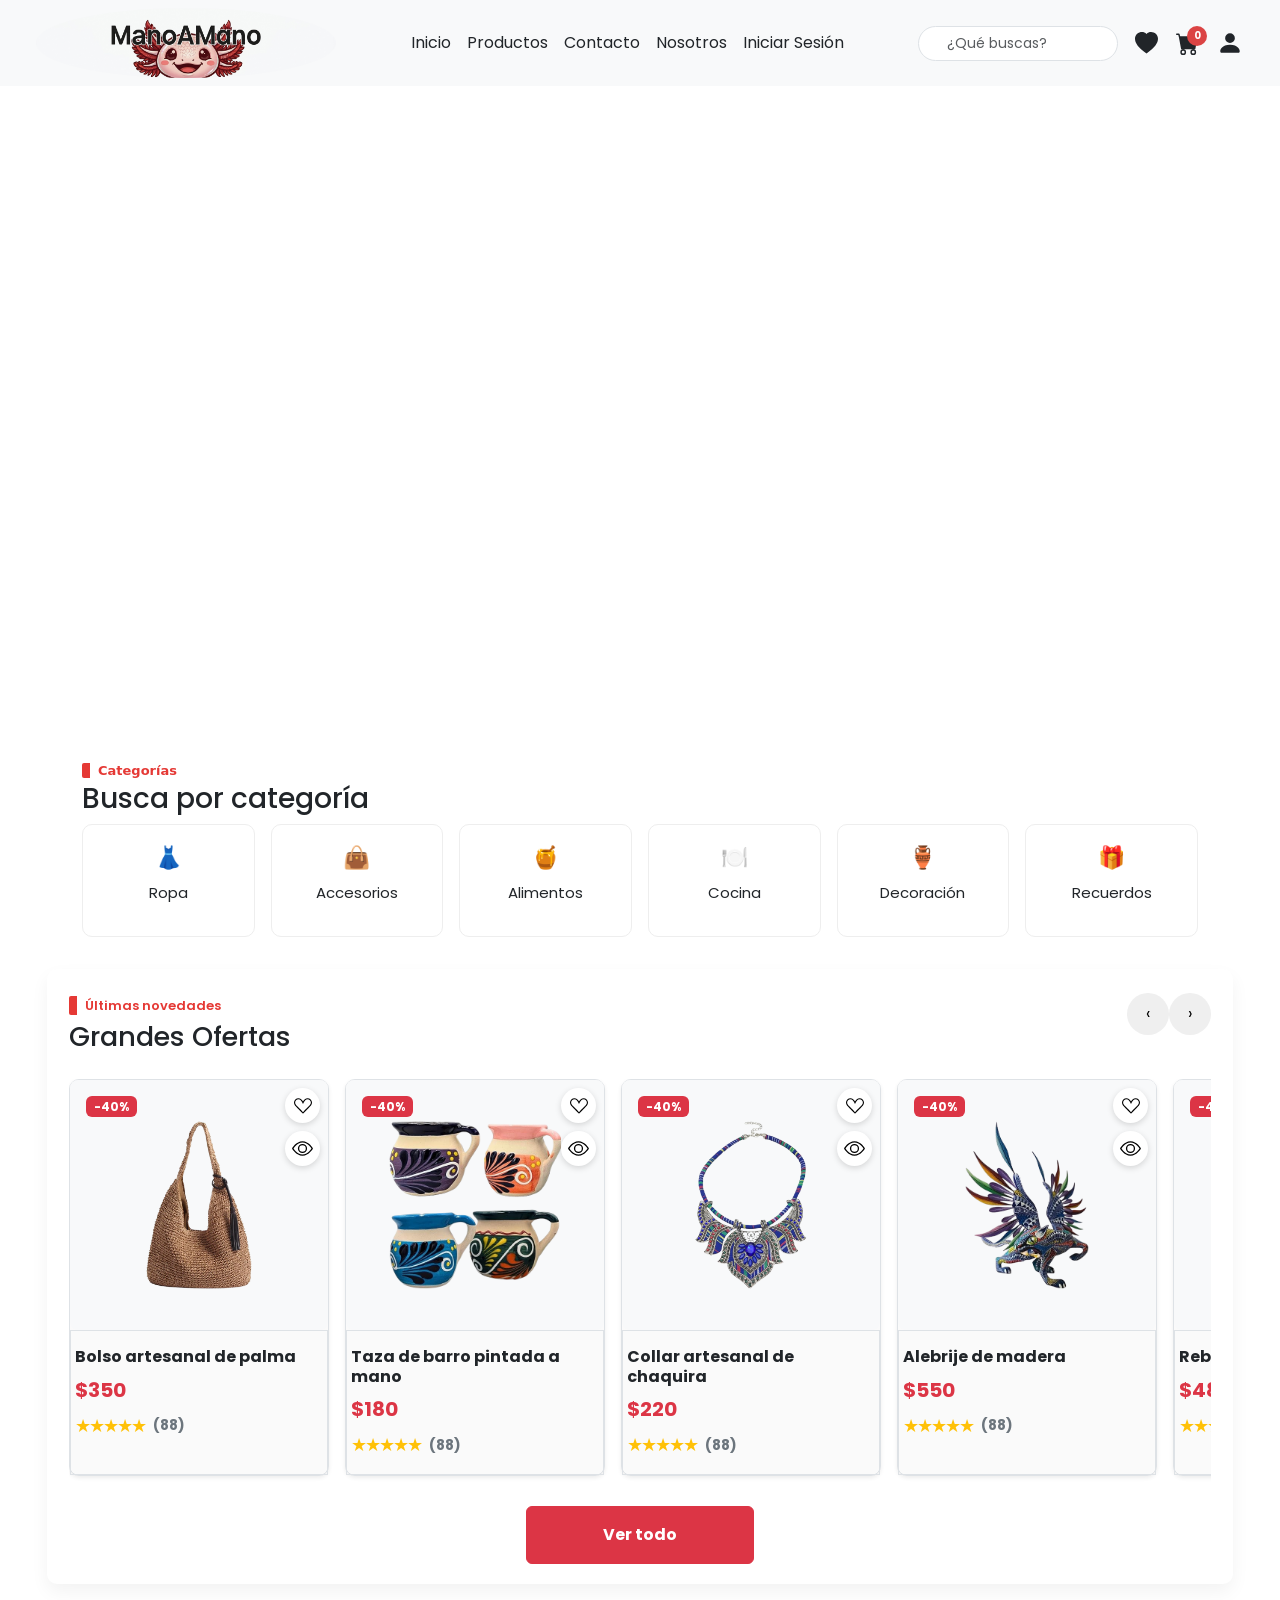
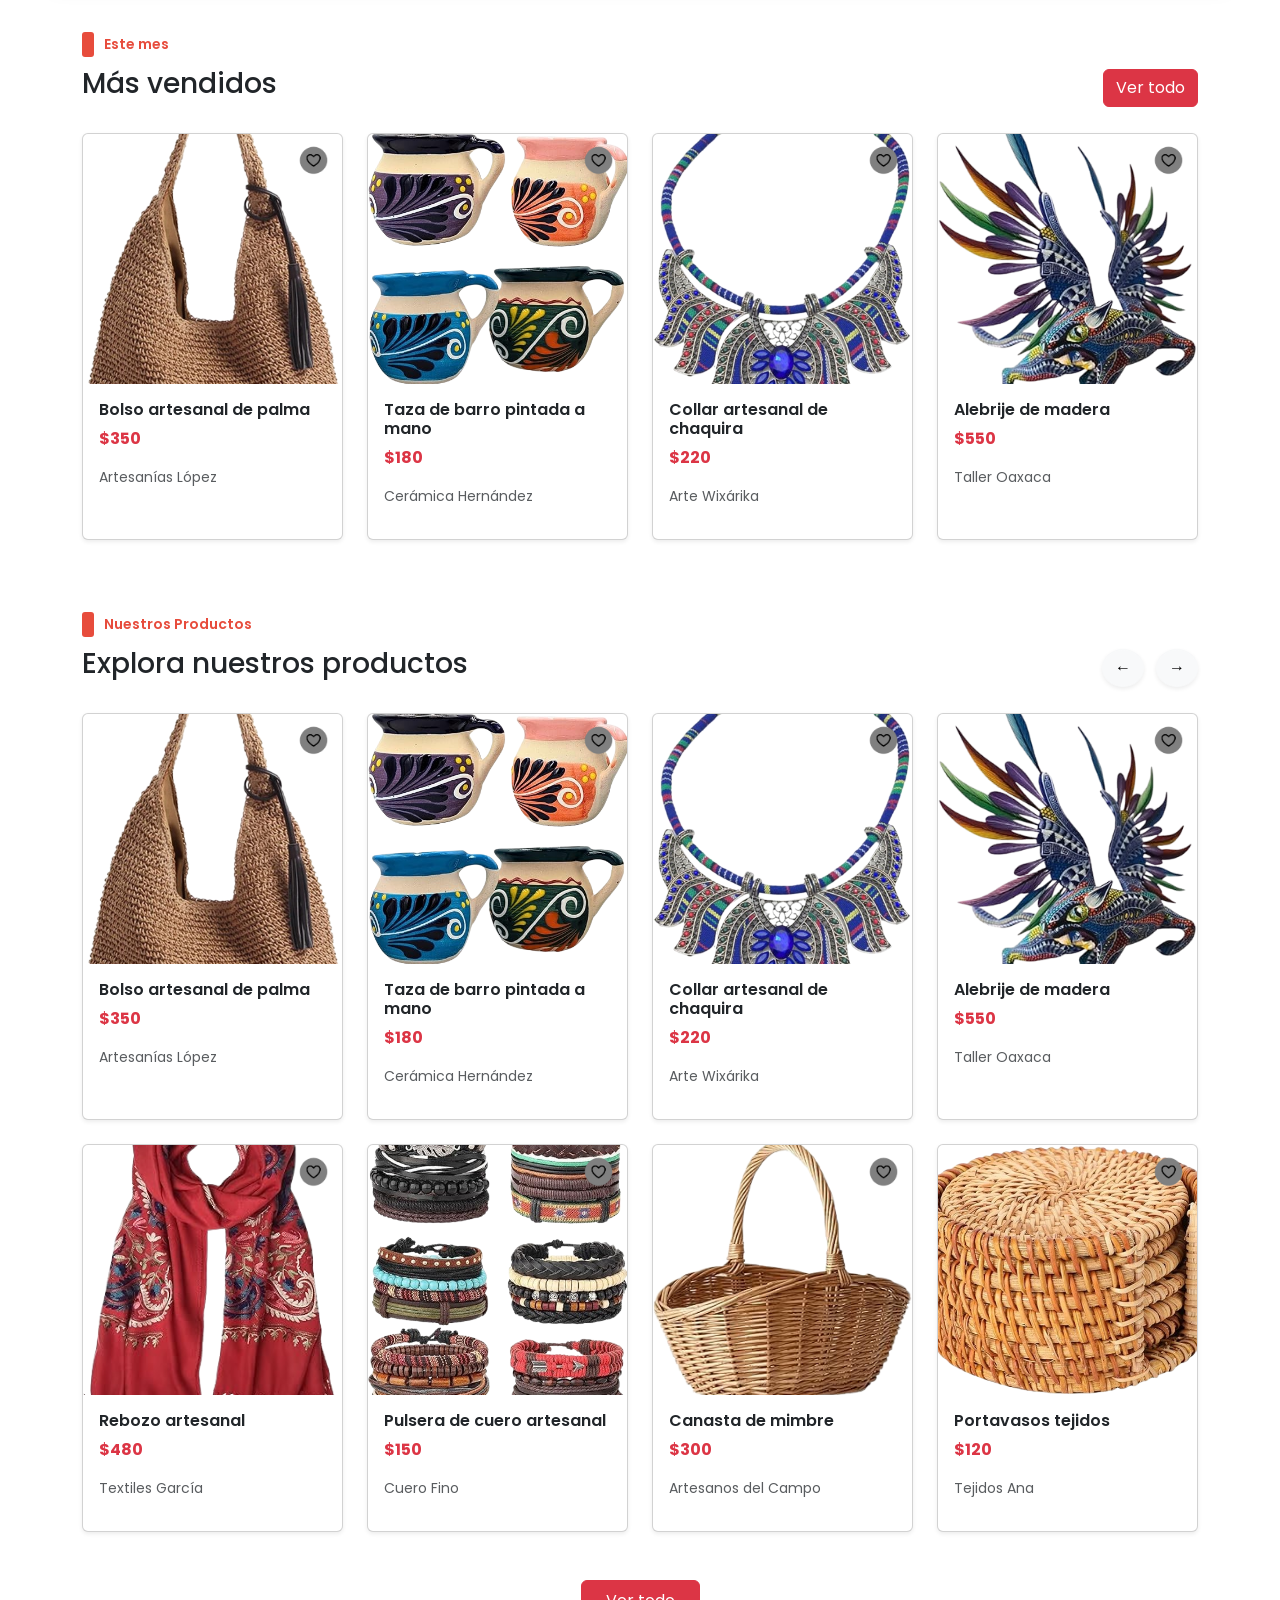
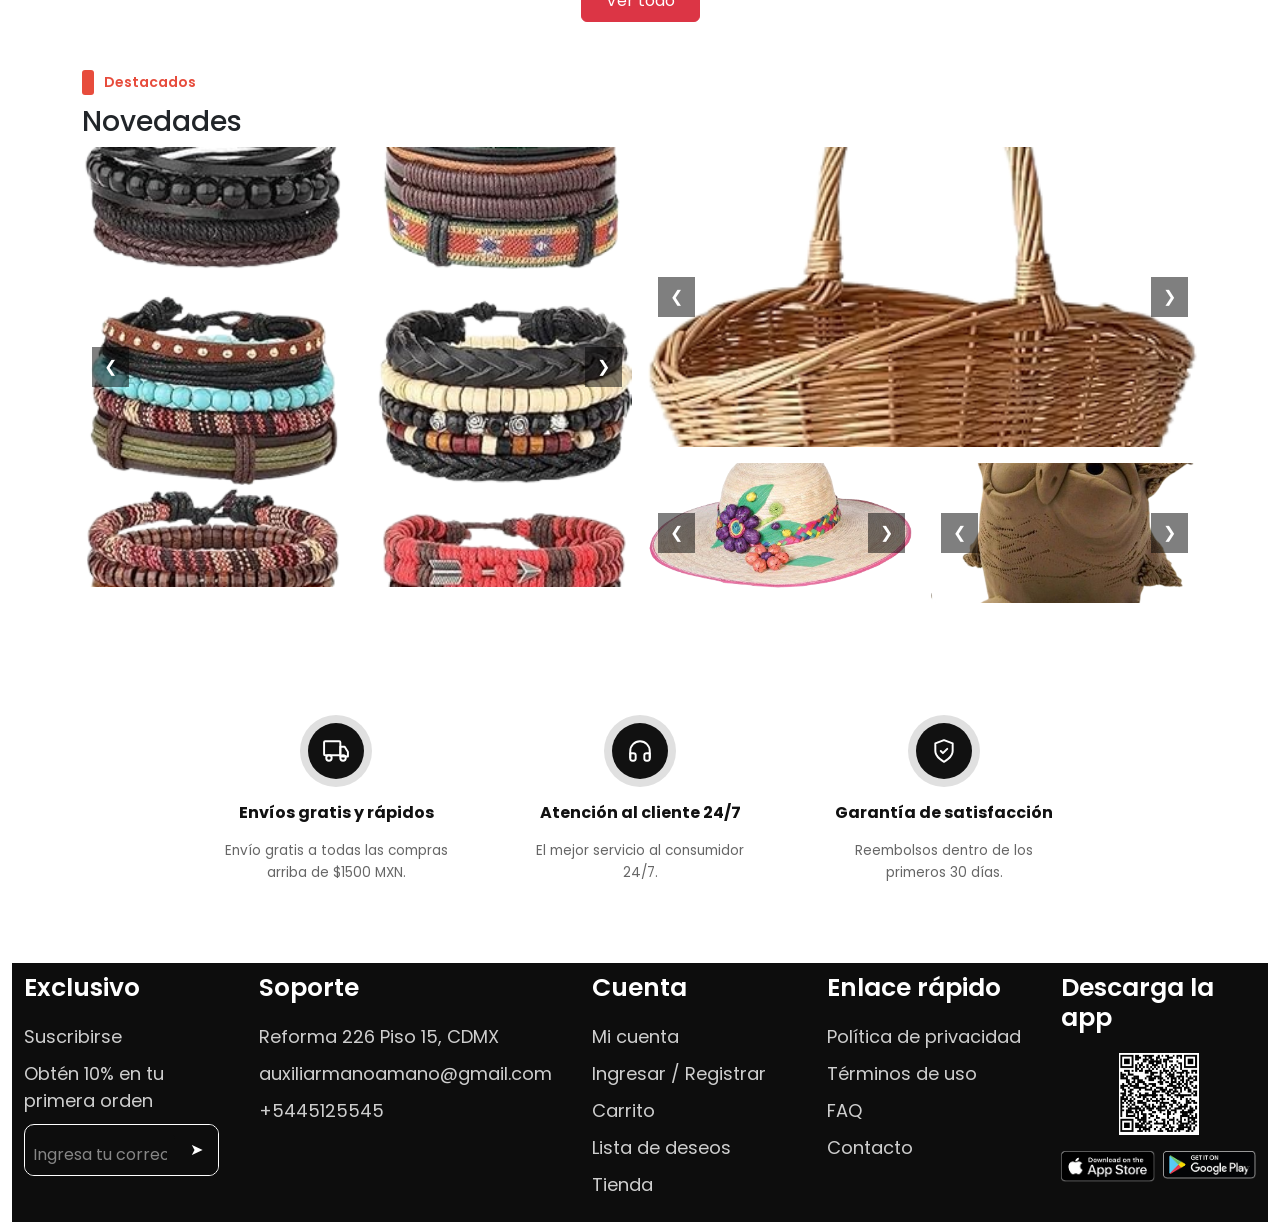
==== commit 68a2a7af: "Cambios a tarea 11" ====
--- a/index.html
+++ b/index.html
@@ -38,7 +38,9 @@
       <main class="content container-fluid">
       <div class="page">
         <!-- MENÚ LATERAL -->
-      <div class="banner-cat">
+      <a href="./pages/products.html"><div class="banner-cat">
+        
+        <!-- Comentado para implementar despúes
         <aside class="sidebar">
           <h2 class="logo">Tienda</h2>
           <nav class="menu">
@@ -52,20 +54,62 @@
             <a href="#">Salud y Cuidado personal</a>
           </nav>
         </aside>
-
-        <img src="./media/products/Productos_Mexicanos.png" class="hero"  alt="ProductosMexicanos">
-      </div>    
+        -->
+      </div></a>
         
         <section class="main">
-
-          <!-- GRANDES OFERTAS -->
+        </section>
+      </div>
+    </main>
+  <!-- BUSCA POR CATEGORÍA -->
+          <section class="container containerBC">
+            <span class="tag">Categorías</span>
+            <h2 class="titulo-seccion" >Busca por categoría</h2>
+
+            <div class="categories-row">
+
+              <div class="cat-card" onclick="irCategoria('ropa')">
+                <span class="cat-icon">👗</span>
+                <p>Ropa</p>
+              </div>
+
+              <div class="cat-card" onclick="irCategoria('accesorios')">
+                <span class="cat-icon">👜</span>
+                <p>Accesorios</p>
+              </div>
+
+              <div class="cat-card" onclick="irCategoria('alimentos')">
+                <span class="cat-icon">🍯</span>
+                <p>Alimentos</p>
+              </div>
+
+              <div class="cat-card" onclick="irCategoria('cocina')">
+                <span class="cat-icon">🍽️</span>
+                <p>Cocina</p>
+              </div>
+
+              <div class="cat-card" onclick="irCategoria('decoracion')">
+                <span class="cat-icon">🏺</span>
+                <p>Decoración</p>
+              </div>
+
+              <div class="cat-card" onclick="irCategoria('recuerdos')">
+                <span class="cat-icon">🎁</span>
+                <p>Recuerdos</p>
+              </div>
+
+            </div>
+          </section>
+
+                    <!-- GRANDES OFERTAS -->
 <section class="offers">
   <div class="offers-header">
     <div>
-      <span class="tag">Últimas novedades</span>
+      <span class="tag tagUN">Últimas novedades</span>
       <h2>Grandes Ofertas</h2>
     </div>
 
+    <!--
     <div class="offers-controls">
       <div class="countdown">
         <div>
@@ -86,10 +130,14 @@
         </div>
       </div>
     </div>
-
+    -->
+
+    
     <!-- Botones carrusel -->
+     <div class="arrows">
     <button class="offers-arrow offers-prev" aria-label="Anterior">‹</button>
     <button class="offers-arrow offers-next" aria-label="Siguiente">›</button>
+    </div>
   </div>
 
   <!-- CONTENEDOR desde el JSON -->
@@ -104,42 +152,6 @@
 </section>
 
 
-          <!-- BUSCA POR CATEGORÍA -->
-          <section class="categories">
-            <span class="tag">Categorías</span>
-            <h2>Busca por categoría</h2>
-
-            <div class="categories-row">
-              <div class="cat-card">
-                <span class="cat-icon">📱</span>
-                <p>Teléfonos</p>
-              </div>
-              <div class="cat-card">
-                <span class="cat-icon">💻</span>
-                <p>Computadoras</p>
-              </div>
-              <div class="cat-card">
-                <span class="cat-icon">⌚</span>
-                <p>Smartwatch</p>
-              </div>
-              <div class="cat-card">
-                <span class="cat-icon">🎁</span>
-                <p>Recuerdos</p>
-              </div>
-              <div class="cat-card">
-                <span class="cat-icon">🎧</span>
-                <p>Audífonos</p>
-              </div>
-              <div class="cat-card">
-                <span class="cat-icon">🧸</span>
-                <p>Juguetes</p>
-              </div>
-            </div>
-          </section>
-        </section>
-      </div>
-    </main>
-      <!--Aqui termina Gabo -->
 
 <!-- Este mes -->
 
@@ -277,10 +289,6 @@
 
   </section>
 
-
-
-
-
     <footer id="footer_container_index">
       <!-- Footer -->
       <!-- Añadido mediante JavaScript -->
--- a/styles/aboutMe.css
+++ b/styles/aboutMe.css
@@ -158,104 +158,3 @@
 
 
 
-/* Pie de página */
-.piedepagina-container {
-  background-color: #0D0D0D;
-  padding: 10px;
-
-}
-
-.piedepagina-grid {
-  display: grid;
-  grid-template-columns: repeat(auto-fit, minmax(200px, 1fr));
-  gap: 16px;
-  color: white;
-  font-family: 'Poppins', sans-serif;
-}
-
-.piedepagina-grid h4 {
-  font-size: 25px;
-  font-weight: 600;
-  color:white;
-  margin-bottom: 20px;
-  text-align: left;
-}
-
-.piedepagina-grid p {
-  font-size: 18px;
-  margin-bottom: 10px;
-  opacity: 0.8;
-  cursor: pointer;
-}
-
-.piedepagina-grid input {
-  margin-top: 10px;
-  padding: 10px;
-  background: transparent;
-  border: 1px solid white;
-  width: 100%;
-}
-
-.piedepagina-grid input[type="email"] {
-    width: 80%;        
-    padding: 8px;
-    border-radius: 4px;
-}
-
-.input-wrapper {
-  display: flex;
-  border: 1px solid white;
-  border-radius: 10px;
-  overflow: hidden;
-  width: 100%;
-  max-width: 400px;
-}
-
-.input-wrapper input {
-  flex: 1;
-  padding: 10px;
-  border: none;
-  outline: none;
-  color: white;
-  background-color: #0D0D0D;
-}
-
-.input-wrapper input::placeholder {
-  color: rgba(255, 255, 255, 0.5);
-}
-
-.input-wrapper button {
-  border: none;
-  margin: 0;
-  padding: 10px 15px;
-  background-color: #0D0D0D;
-  color: white;
-  cursor: pointer;
-  transition: background-color 0.3s ease;
-  flex-shrink: 0;
-}
-
-.input-wrapper button:hover {
-  background-color: white;
-}
-
-.arrow-icon {
-  display: inline-block;
-  transition: transform 0.2s ease;
-}
-
-.input-wrapper button:hover .arrow-icon {
-  transform: translateX(3px);
-  color: #0D0D0D;
-} 
-
-.qr {
-    width: 80px;
-}
-
-.social-icons a {
-  color: #aaa;
-  font-size: 20px;
-  margin-right: 18px;
-  transition: 0.3s ease;
-}
--- a/styles/main.css
+++ b/styles/main.css
@@ -21,9 +21,8 @@
 
 @media (max-width: 768px) {
   #logo_Ajolote {
-    width: 180px;
-    height: 50px;
-    margin-left: -25px;
+    display: flex;
+    width: 100%;
   }
 }
 
@@ -64,7 +63,8 @@
 
     /* esconder iconos cuando se abre buscador */
     #buscadorExpandido.show ~ button,
-    #buscadorExpandido.show ~ a{
+    #buscadorExpandido.show ~ a,
+    #buscadorExpandido.show ~ .dropdown{
         display:none !important;
     }
 
@@ -108,6 +108,19 @@
     object-fit:contain;
 }
 
+/*quita la palomita*/
+.dropdown-toggle::after{
+    display: none !important;
+}
+
+/*
+Source - https://stackoverflow.com/a/34066798
+Posted by RiesvGeffen
+Retrieved 2026-03-12, License - CC BY-SA 3.0
+*/
+
+
+
 
 /*
 ==============================
@@ -123,16 +136,145 @@
   width: 100%;
   padding-left: 0;
   padding-right: 0;
-}.piedepagina {
+}
+
+.piedepagina {
   width: 100%;
   margin: 0;
 }
 
+div.subtitle_footer{
+    display: flex;
+    justify-content:start;
+    align-items: center;
+}
+
+div.subtitle_footer h4 {
+    margin-bottom: 0;
+}
+
+
+div.subtitle_footer {
+    display: flex;
+    justify-content: start;
+    align-items: center;
+    margin-bottom: 20px; 
+}
+
+.subtitle_footer_row{
+    height: 1vh;
+    margin-left: 2%;
+  display: none;
+}
+
+@media (max-width: 767px) {
+    .subtitle_footer_row {
+        display: inline-block !important; 
+    }
+}
+
+/* Pie de página */
 .piedepagina-container {
-  width: 100%;
-  padding-left: 0;
-  padding-right: 0;
-}
+  background-color: #0D0D0D;
+  padding: 10px;
+  
+}
+
+.piedepagina-grid {
+  display: grid;
+  grid-template-columns: repeat(auto-fit, minmax(200px, 1fr));
+  gap: 16px;
+  color: white;
+  font-family: 'Poppins', sans-serif;
+}
+
+.piedepagina-grid h4 {
+  font-size: 25px;
+  font-weight: 600;
+  color:white;
+  margin-bottom: 20px;
+  text-align: left;
+}
+
+.piedepagina-grid p {
+  font-size: 18px;
+  margin-bottom: 10px;
+  opacity: 0.8;
+  cursor: pointer;
+}
+
+.piedepagina-grid input {
+  margin-top: 10px;
+  padding: 10px;
+  background: transparent;
+  border: 1px solid white;
+  width: 100%;
+}
+
+.piedepagina-grid input[type="email"] {
+    width: 80%;        
+    padding: 8px;
+    border-radius: 4px;
+}
+
+.input-wrapper {
+  display: flex;
+  border: 1px solid white;
+  border-radius: 10px;
+  overflow: hidden;
+  width: 100%;
+  max-width: 400px;
+}
+
+.input-wrapper input {
+  flex: 1;
+  padding: 10px;
+  border: none;
+  outline: none;
+  color: white;
+  background-color: #0D0D0D;
+}
+
+.input-wrapper input::placeholder {
+  color: rgba(255, 255, 255, 0.5);
+}
+
+.input-wrapper button {
+  border: none;
+  margin: 0;
+  padding: 10px 15px;
+  background-color: #0D0D0D;
+  color: white;
+  cursor: pointer;
+  transition: background-color 0.3s ease;
+  flex-shrink: 0;
+}
+
+.input-wrapper button:hover {
+  background-color: white;
+}
+
+.arrow-icon {
+  display: inline-block;
+  transition: transform 0.2s ease;
+}
+
+.input-wrapper button:hover .arrow-icon {
+  transform: translateX(3px);
+  color: #0D0D0D;
+} 
+
+.qr {
+    width: 80px;
+}
+
+.social-icons a {
+  color: #aaa;
+  font-size: 20px;
+  margin-right: 18px;
+  transition: 0.3s ease;
+}
+
 /*
 ==============================
 |  index (página de inicio)  |
@@ -149,17 +291,29 @@
   flex: 1;
 }
 
-.banner-cat{
-  display: flex;
-  flex-direction: row;
-}
-
-/* Sidebar */
-.sidebar {
-  background: #ffffff;
-  border-right: 1px solid #eee;
-  padding: 24px 20px;
-  height: 25%;
+.banner-cat {
+  display: block;
+  height: 40rem;
+  width: 94.5rem;
+  margin-left: -24px;
+  background-size: 100%;
+  animation: slider 15s linear infinite;
+}
+.banner-cat:hover {
+  cursor: pointer;
+}
+@keyframes slider {
+0%{background-image: url(../media/products/Banner1.png);}
+33%{background-image: url(../media/products/Banner2.png);}
+66%{background-image: url(../media/products/Banner4.png);}
+100%{background-image: url(../media/products/Banner3.png);}
+}
+
+@media (max-width: 576px) {
+  .banner-cat{
+    width: 24.4rem;
+    height: 10rem;
+  }
 }
 
 .logo {
@@ -198,6 +352,7 @@
   border-radius: 2px;
   padding-left: 8px;
   margin-right: 200px;
+  
 }
 
 .offers {
@@ -211,6 +366,8 @@
 
 .offers-header {
   display: flex;
+  flex-direction: row;
+  justify-content: space-between;
   margin-bottom: 18px;
 }
 
@@ -230,8 +387,8 @@
   align-items: center;
 }
 
-.offers-arrow .offers-prev{
-  margin-left: 300px;
+.arrows {
+display: flex;
 }
 
 .offers-arrow:hover {
@@ -244,22 +401,9 @@
   font-size: 25px;
 }
 
-.countdown {
-  display: flex;
-  gap: 14px;
-  margin-left: 0px;
-  font-size: 20px;
-  margin-right: 1100px;
-}
-
-.countdown span{
-  font-size: 12px;
-}
-
-.countdown strong {
-  display: block;
-  font-size: 20px;
-  align-items: center;
+.containerBC {
+  margin-top: 2rem;
+
 }
 
 /* Carrusel de productos */
@@ -319,14 +463,7 @@
 }
 
 /* Categorías */
-.categories {
-  background: #fff;
-  border-radius: 10px;
-  padding: 22px;
-  box-shadow: 0 8px 18px rgba(0, 0, 0, 0.05);
-  width: 96.3%;
-  margin-left: 35px;
-}
+
 
 .categories h2 {
   font-size: 20px;
@@ -343,15 +480,15 @@
 .cat-card {
   border-radius: 10px;
   border: 1px solid #eee;
-  padding: 14px 10px;
+  padding: 1rem;
   text-align: center;
   cursor: pointer;
   background: #fff;
 }
 
 .cat-card p {
-  font-size: 13px;
-  margin-top: 6px;
+  font-size: 15px;
+  margin-top: .5rem;
 }
 
 .cat-icon {
@@ -365,18 +502,6 @@
 @media (max-width: 900px) {
   .page {
     grid-template-columns: 1fr;
-  }
-
-  .sidebar {
-    position: sticky;
-    top: 0;
-    z-index: 20;
-    display: flex;
-    align-items: center;
-    justify-content: space-between;
-    padding-inline: 1rem;
-    border-bottom: 1px solid #eee;
-    border-right: none;
   }
 
   .logo {
@@ -449,23 +574,6 @@
    ========================= */
 @media (max-width: 576px) {
 
-  /* Layout lateral + banner uno debajo de otro */
-  .banner-cat {
-    flex-direction: column;
-  }
-
-  .sidebar {
-    width: 100%;
-    height: auto;
-    margin: 0;
-    border-right: none;
-    border-bottom: 1px solid #eee;
-  }
-
-  .logo {
-    margin-left: 0;
-  }
-
   .menu a {
     margin-left: 0;
     font-size: 16px;
@@ -477,7 +585,6 @@
     height: auto;
   }
 
-  /* Grandes ofertas más compactas */
   .offers {
     margin: 16px 10px;
     padding: 16px;
@@ -488,12 +595,6 @@
     gap: 0.75rem;
   }
 
-  .countdown {
-    margin-right: 0;
-    font-size: 16px;
-    gap: 8px;
-  }
-
   .offers-slider {
     gap: 12px;
   }
@@ -502,9 +603,12 @@
     flex: 0 0 100%;
   }
 
-  /* Botón “Ver todo” (si usas btn-ver-todo) */
   .btn-ver-todo {
     width: 100%;
+  }
+
+  .offers-arrow{
+    display: none;
   }
 
   /* Tarjetas “Este mes” y “Explorar” a 1 por fila */
@@ -518,7 +622,7 @@
   .piedepagina-grid {
     display: flex;
     flex-direction: column;
-    gap: 1.5rem;
+    gap: 1.2rem;
   }
 
   .piedepagina .col {
@@ -540,6 +644,11 @@
     max-width: 100%;
     padding: 2rem 1.5rem;
   }
+
+  .tagUN {
+    display: flex;
+    width: 100%;
+  }
 }
 
 
@@ -547,15 +656,12 @@
 |================  Tarjetas de productos  ===============|
 */
 
-/* Botones izquierda derecha */
-
 .btn_left_right {
   display: flex;
   justify-content: end;
   margin-right: 2vh;
 }
 
-/* Evita que el texto se encime si no hay imagen */
 .product-card img {
   display: block;
   margin: 0 auto;
@@ -1011,6 +1117,14 @@
   padding: 3rem 2.5rem;
 }
 
+@media (max-width: 576px) {
+  .benefits {
+    display: flex;
+    flex-direction: column;
+    
+  }
+}
+
 .benefit-item {
   display: flex;
   flex-direction: column;
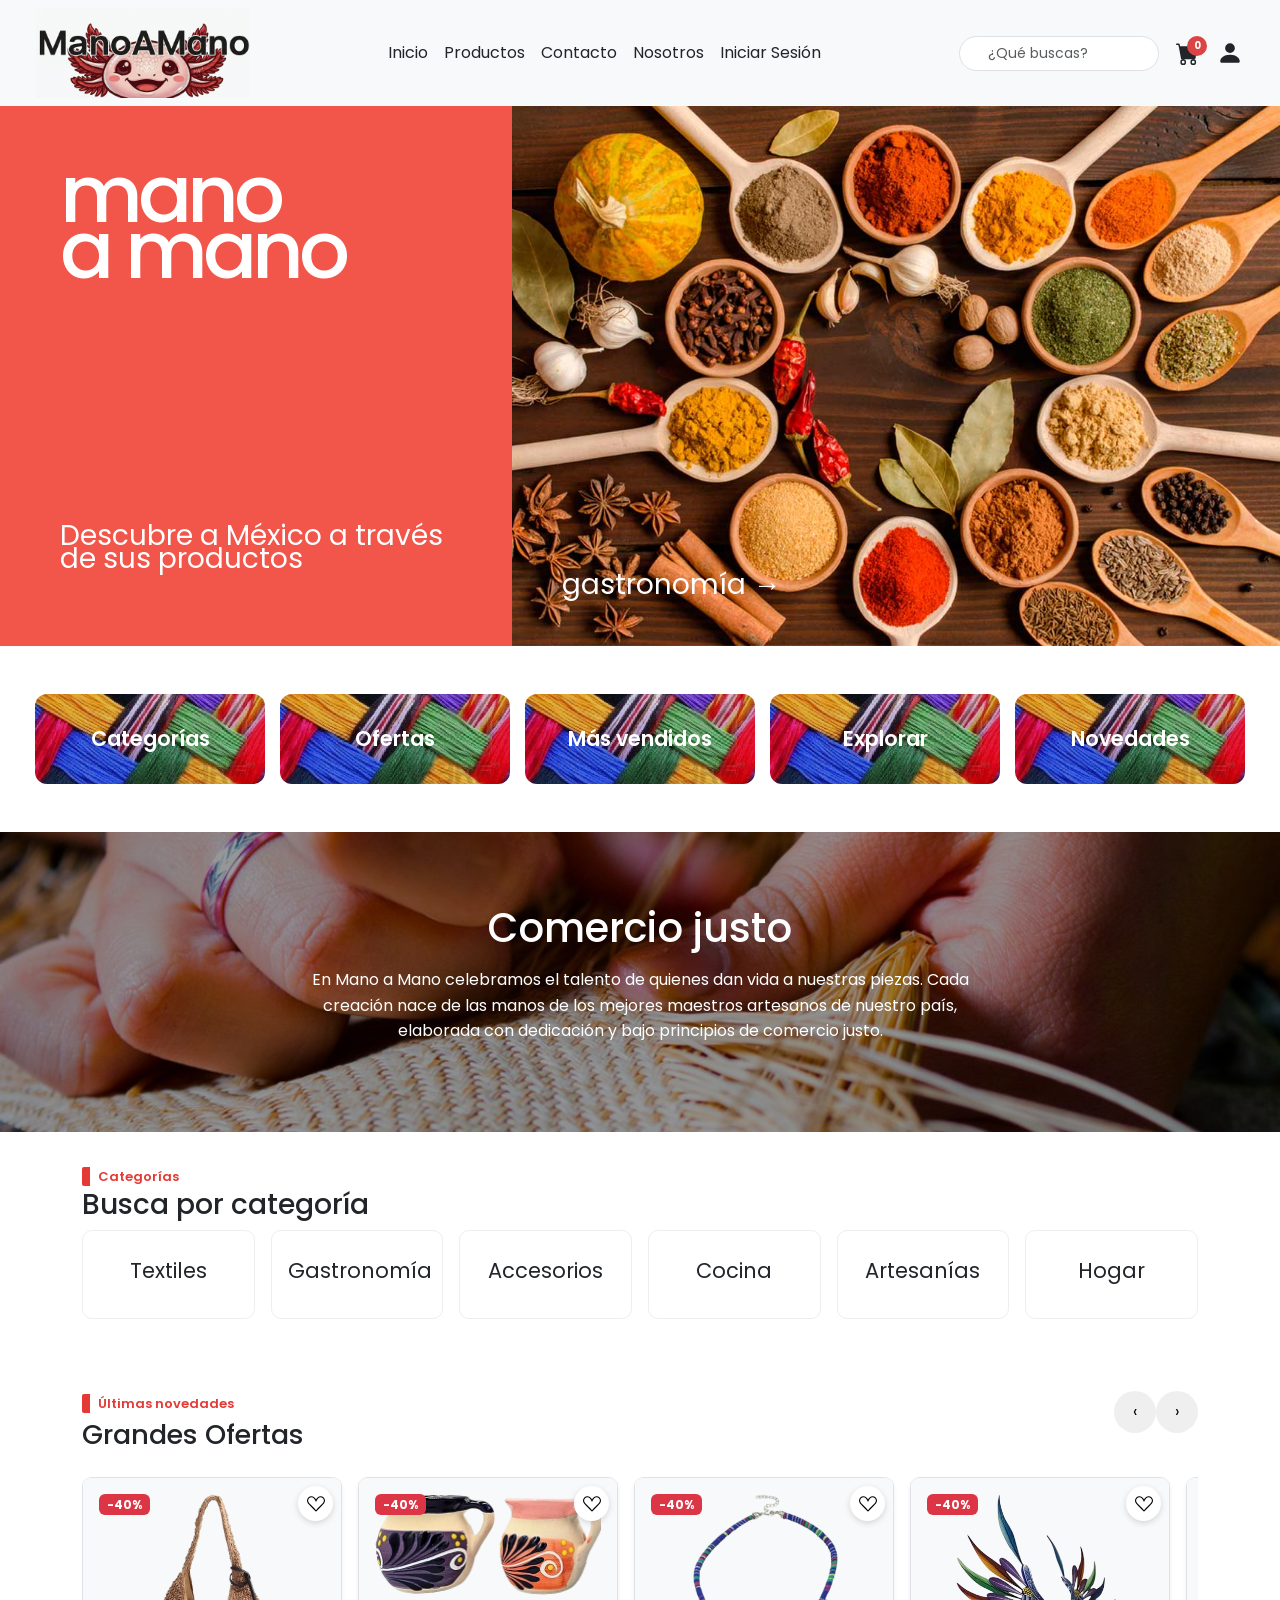
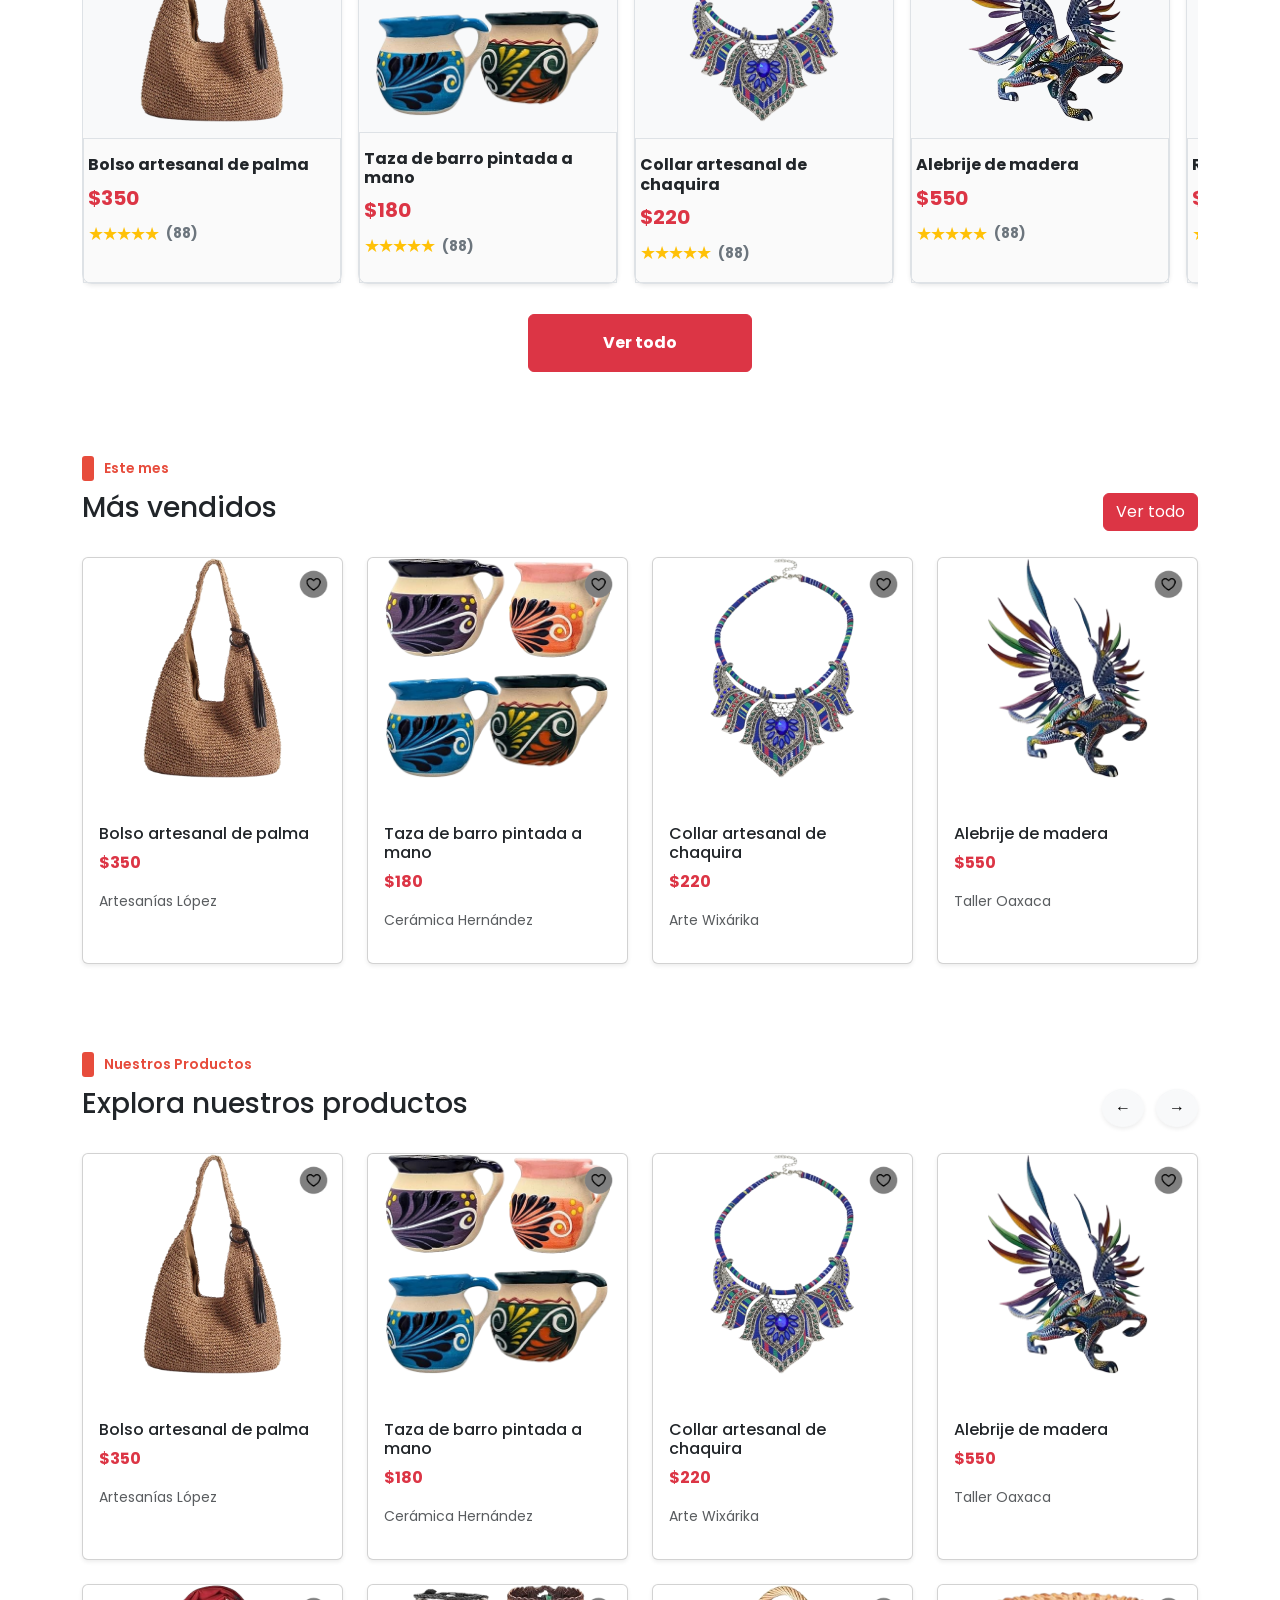
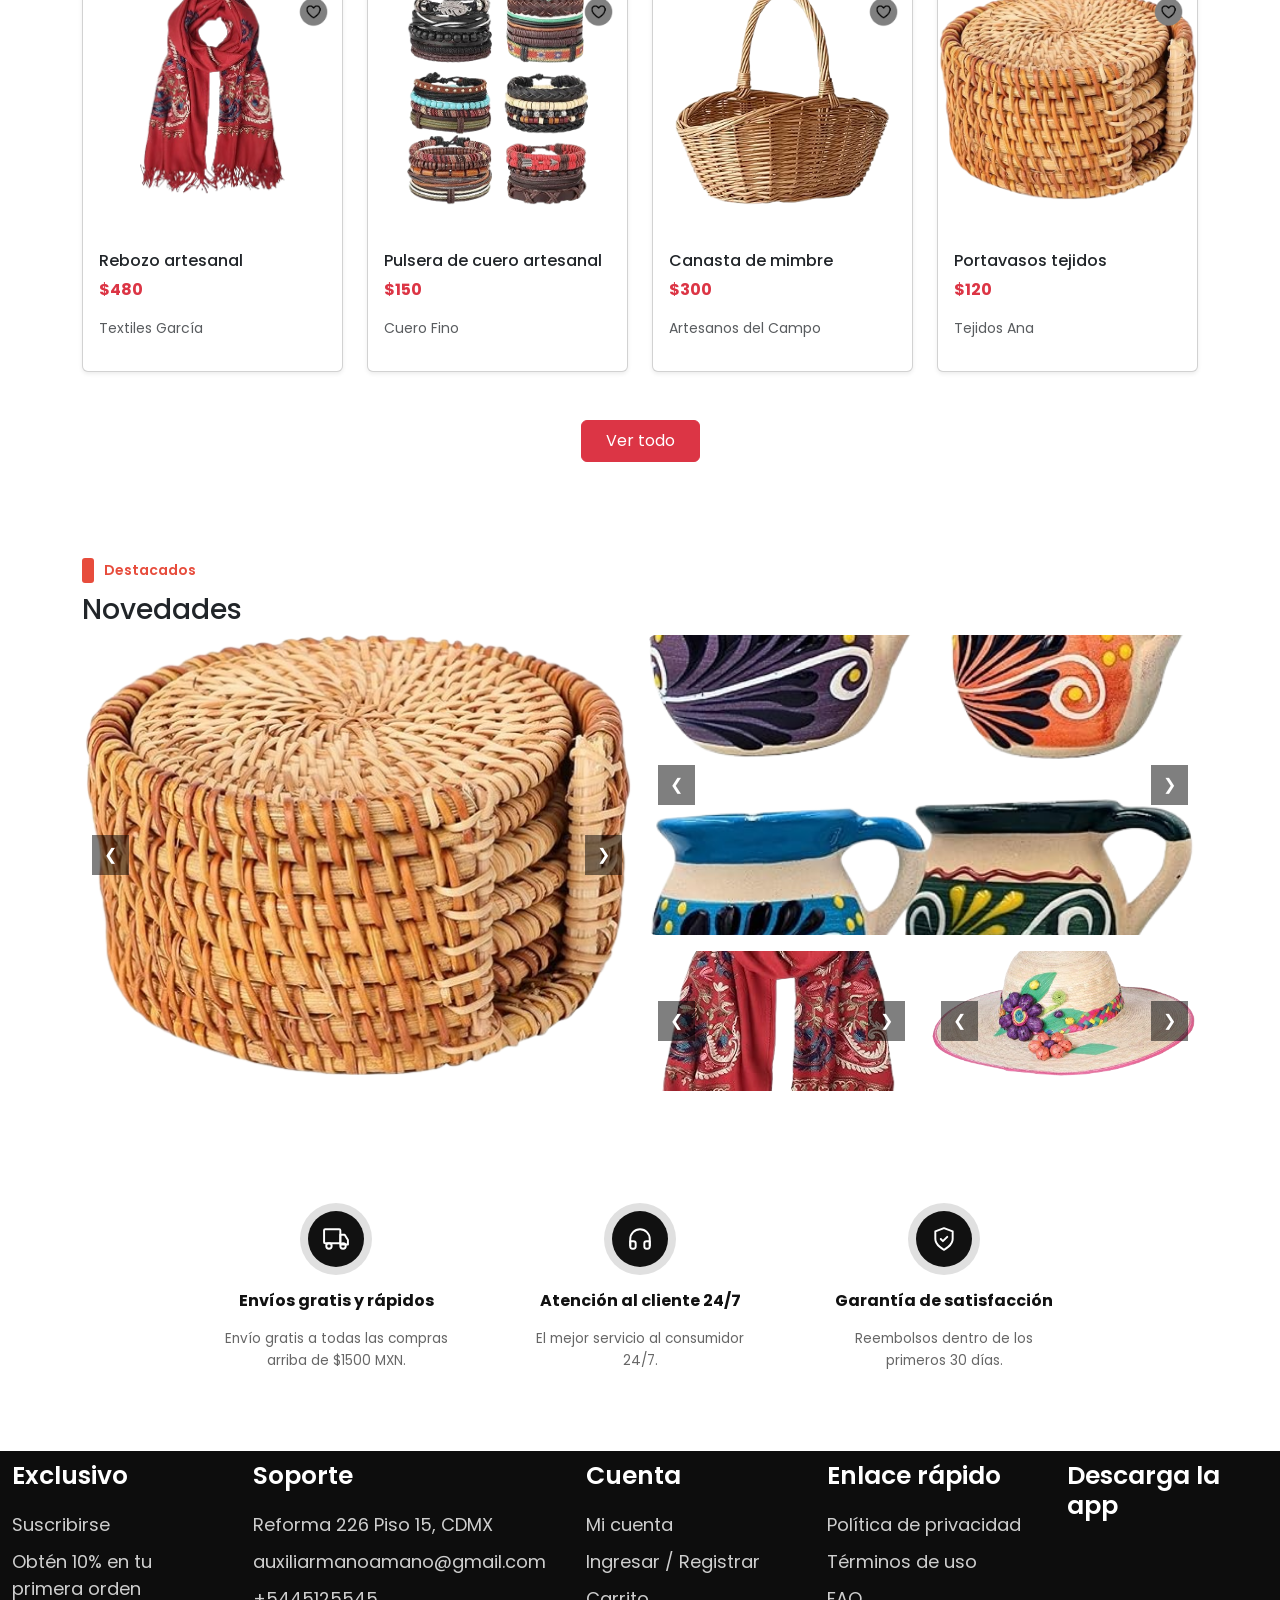
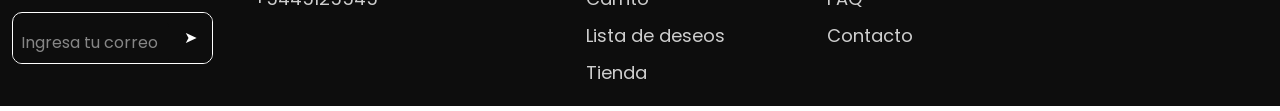
==== commit 45b8c37e: "Actualizacion" ====
--- a/index.html
+++ b/index.html
@@ -6,9 +6,9 @@
     <title>Mano A Mano</title>
 
     <!-- Estilos -->
-    <link rel="stylesheet" href="./styles/aboutMe.css" />
+   
+    <link rel="stylesheet" href="./styles/home.css" />
     <link rel="stylesheet" href="./styles/main.css" />
-
     <link
       href="https://cdn.jsdelivr.net/npm/bootstrap@5.3.8/dist/css/bootstrap.min.css"
       rel="stylesheet"
@@ -32,105 +32,117 @@
       </section>
     </header>
 
-    <main class="content container-fluid">
-
-      <!--Aqui empieza Gabo -->
-      <main class="content container-fluid">
-      <div class="page">
-        <!-- MENÚ LATERAL -->
-      <a href="./pages/products.html"><div class="banner-cat">
-        
-        <!-- Comentado para implementar despúes
-        <aside class="sidebar">
-          <h2 class="logo">Tienda</h2>
-          <nav class="menu">
-            <a href="#">Moda Dama</a>
-            <a href="#">Moda Caballero</a>
-            <a href="#">Electrónica</a>
-            <a href="#">Hogar</a>
-            <a href="#">Deportes</a>
-            <a href="#">Bebés</a>
-            <a href="#">Mascotas</a>
-            <a href="#">Salud y Cuidado personal</a>
-          </nav>
-        </aside>
-        -->
-      </div></a>
-        
-        <section class="main">
-        </section>
-      </div>
-    </main>
+    <section class="hero-banner">
+        <!-- LADO IZQUIERDO -->
+        <div class="hero-left">
+          <h1>mano<br>a mano</h1>
+          <p>Descubre a México a través de sus productos</p>
+        </div>
+
+        <!-- LADO DERECHO -->
+        <div class="hero-right" id="heroRight">
+          
+          <div class="overlay">
+            <span id="categoria">gastronomía →</span>
+          </div>
+        </div>
+       
+      </section>
+    
+
+
+    <!--  navegacion con botones -->
+        <section class="quick-nav container-fluid p-0 my-5" >
+
+           <div class="quick-nav-row">
+
+            <a href="#categorias" class="quick-card">
+              <p>Categorías</p>
+            </a>
+
+            <a href="#ofertas" class="quick-card">
+              <p>Ofertas</p>
+            </a>
+
+            <a href="#mas-vendidos" class="quick-card">
+              <p>Más vendidos</p>
+            </a>
+
+            <a href="#explorar" class="quick-card">
+              <p>Explorar</p>
+            </a>
+
+            <a href="#novedades" class="quick-card">
+              <p>Novedades</p>
+            </a>
+
+          </div>
+
+        </section>      
+
+<!--banner comercio jsuto-->
+<section class="banner-slider">
+
+  <div class="banner-slide">
+    <img src="./media/NavBar/comerciojusto.jpg" alt="Comercio justo">
+
+    <div class="banner-overlay">
+      <h2>Comercio justo</h2>
+      <p>
+        En Mano a Mano celebramos el talento de quienes dan vida a nuestras piezas.
+        Cada creación nace de las manos de los mejores maestros artesanos de nuestro país,
+        elaborada con dedicación y bajo principios de comercio justo.
+      </p>
+    </div>
+
+   
+  </div>
+
+</section>        
+
   <!-- BUSCA POR CATEGORÍA -->
-          <section class="container containerBC">
+          <section class="container containerBC" id="categorias">
             <span class="tag">Categorías</span>
             <h2 class="titulo-seccion" >Busca por categoría</h2>
 
             <div class="categories-row">
 
-              <div class="cat-card" onclick="irCategoria('ropa')">
-                <span class="cat-icon">👗</span>
-                <p>Ropa</p>
-              </div>
-
-              <div class="cat-card" onclick="irCategoria('accesorios')">
-                <span class="cat-icon">👜</span>
+              <div class="cat-card" data-categoria="textiles">
+                <p>Textiles</p>
+              </div>
+
+              <div class="cat-card" data-categoria="gastronomia">
+                <p>Gastronomía</p>
+              </div>
+
+              <div class="cat-card" data-categoria="accesorios">
                 <p>Accesorios</p>
               </div>
 
-              <div class="cat-card" onclick="irCategoria('alimentos')">
-                <span class="cat-icon">🍯</span>
-                <p>Alimentos</p>
-              </div>
-
-              <div class="cat-card" onclick="irCategoria('cocina')">
-                <span class="cat-icon">🍽️</span>
+              <div class="cat-card" data-categoria="cocina">
                 <p>Cocina</p>
               </div>
 
-              <div class="cat-card" onclick="irCategoria('decoracion')">
-                <span class="cat-icon">🏺</span>
-                <p>Decoración</p>
-              </div>
-
-              <div class="cat-card" onclick="irCategoria('recuerdos')">
-                <span class="cat-icon">🎁</span>
-                <p>Recuerdos</p>
+              <div class="cat-card" data-categoria="artesanias">
+                <p>Artesanías</p>
+              </div>
+
+              <div class="cat-card" data-categoria="hogar">
+                <p>Hogar</p>
               </div>
 
             </div>
           </section>
 
-                    <!-- GRANDES OFERTAS -->
-<section class="offers">
+
+<!-- GRANDES OFERTAS -->
+<section class="offers container my-5" id= "ofertas" >
   <div class="offers-header">
     <div>
       <span class="tag tagUN">Últimas novedades</span>
       <h2>Grandes Ofertas</h2>
     </div>
 
-    <!--
-    <div class="offers-controls">
-      <div class="countdown">
-        <div>
-          <span>Días</span>
-          <strong>03 :</strong>
-        </div>
-        <div>
-          <span>Horas</span>
-          <strong>23 :</strong>
-        </div>
-        <div>
-          <span>Minutos</span>
-          <strong>19 :</strong>
-        </div>
-        <div>
-          <span>Segundos</span>
-          <strong>56</strong>
-        </div>
-      </div>
-    </div>
-    -->
 
     
     <!-- Botones carrusel -->
@@ -155,7 +167,7 @@
 
 <!-- Este mes -->
 
-<section class="container my-5">
+<section class="container my-3" id="mas-vendidos">
     <div class="etiqueta-mes">
         <span class="cuadro-rosa"></span>
         <span class="texto-mes">Este mes</span>
@@ -172,7 +184,7 @@
 
 <!-- Nuestro productos -->
 
-<section class="container my-5">
+<section class="container my-5" id="explorar">
       <div class="etiqueta-mes">
         <span class="cuadro-rosa"></span>
         <span class="texto-mes">Nuestros Productos</span>
@@ -199,7 +211,9 @@
 
     <!-- Botón ver todo -->
     <div class="text-center mt-4">
-        <button class="btn btn-danger px-4 py-2">Ver todo</button>
+      <a href="./pages/products.html" class="btn btn-danger px-4 py-2">
+        Ver todo
+      </a>
     </div>
 
 </section>
@@ -208,7 +222,7 @@
 
 <!-- Destacados -->
 
-<section class="container my-5">
+<section class="container my-5" id="novedades">
 
     <div class="etiqueta-mes">
         <span class="cuadro-rosa"></span>
@@ -296,6 +310,7 @@
 
     
     <script src="./js/main.js"></script>
+    <script src="./js/home.js"></script>
     <script src="./js/carrito.js"></script>
     <script
       src="https://cdn.jsdelivr.net/npm/bootstrap@5.3.8/dist/js/bootstrap.bundle.min.js"
--- a/styles/home.css
+++ b/styles/home.css
@@ -0,0 +1,909 @@
+/*
+--------------------------
+--Banner principal--------
+--------------------------
+*/
+/*
+==============================
+|  index (página de inicio)  |
+==============================
+*/
+
+body {
+  display: flex;
+  flex-direction: column;
+  min-height: 100vh;
+}
+
+main {
+  flex: 1;
+}
+
+.banner-cat {
+  display: block;
+  height: 40rem;
+  width: 94.5rem;
+  margin-left: -24px;
+  background-size: 100%;
+  animation: slider 15s linear infinite;
+}
+.banner-cat:hover {
+  cursor: pointer;
+}
+@keyframes slider {
+0%{background-image: url(../media/products/Banner1.png);}
+33%{background-image: url(../media/products/Banner2.png);}
+66%{background-image: url(../media/products/Banner4.png);}
+100%{background-image: url(../media/products/Banner3.png);}
+}
+
+@media (max-width: 576px) {
+  .banner-cat{
+    width: 24.4rem;
+    height: 10rem;
+  }
+}
+
+.logo {
+  font-size: 22px;
+  font-weight: 600;
+  margin-bottom: 24px;
+  margin-left: 100px;
+}
+
+.menu a {
+  display: block;
+  color: #555;
+  text-decoration: none;
+  font-size: 20px;
+  margin-bottom: 10px;
+  margin-left: 100px;
+}
+
+.menu a:hover {
+  color: #e53935;
+}
+/* hero banner */ 
+* {
+  margin: 0;
+  padding: 0;
+  box-sizing: border-box;
+  font-family: "Poppins";
+}
+
+.hero-banner {
+  display: flex;
+  height: 60vh;
+}
+
+/* IZQUIERDA */
+.hero-left {
+  width: 40%;
+  background: #f2554a;
+  color: white;
+  padding: 60px;
+  display: flex;
+  flex-direction: column;
+  justify-content: space-between;
+}
+
+.hero-left h1 {
+  font-size: 80px;
+  line-height: 0.7;
+  letter-spacing: -5px;
+}
+
+.hero-left p {
+  font-size: 28px;
+  max-width: 400px;
+  line-height: 0.8;
+}
+
+/* DERECHA */
+.hero-right {
+  width: 60%;
+  background-size: cover;
+  background-position: center;
+  position: relative;
+  cursor: pointer;
+  transition: 0.3s ease;
+  overflow: hidden;
+}
+
+/* OVERLAY */
+.overlay {
+  position: absolute;
+  bottom: 30px;
+  left: 30px;
+  color: white;
+  font-size: 28px;
+  padding: 10px 20px;
+  transition: 0.3s ease;
+}
+
+
+.hero-right:hover .overlay {
+  background: white;
+  color: black;
+  border-radius: 5px;
+}
+
+@media (max-width: 900px) {
+  .hero-banner {
+    flex-direction: column; 
+    height: auto;
+  }
+
+  .hero-left,
+  .hero-right {
+    width: 100%;
+  }
+
+  .hero-left {
+    padding: 40px 20px;
+  }
+
+  .hero-left h1 {
+    font-size: 50px;
+  }
+
+  .hero-left p {
+    font-size: 20px;
+  }
+
+  .hero-right {
+    height: 300px; 
+  }
+}
+
+/*banner comercio justo*/
+.banner-slider {
+  width: 100%;
+  height: 300px;
+  position: relative;
+  overflow: hidden;
+  
+  }
+
+.banner-slide {
+  width: 100%;
+  height: 100%;
+  position: relative;
+}
+
+.banner-slide img {
+  width: 100%;
+  height: 100%;
+  object-fit: cover;
+}
+
+/* overlay oscuro */
+.banner-overlay {
+  position: absolute;
+  inset: 0;
+  background: rgba(0,0,0,0.4);
+
+  display: flex;
+  flex-direction: column;
+  justify-content: center;
+  align-items: center;
+
+  text-align: center;
+  color: white;
+  padding: 0 20px;
+}
+
+/* título */
+.banner-overlay h2 {
+  font-family: "Poppins";
+  font-size: 2.5rem;
+  margin-bottom: 15px;
+}
+
+/* texto */
+.banner-overlay p {
+  max-width: 700px;
+  font-size: 1rem;
+  line-height: 1.6;
+}
+
+
+/*navegacion rapida*/
+
+
+.quick-nav-row {
+  display: flex;
+  flex-wrap: wrap;
+  gap: 15px;
+  justify-content: center;
+  max-width: 1400px;
+  margin: auto;
+}
+
+.quick-card {
+  width: 230px;
+  height: 90px;
+  border-radius: 12px;
+
+  display: flex;
+  align-items: center;
+  justify-content: center;
+  
+
+  text-decoration: none;
+  color: white;
+  
+
+  background: linear-gradient(
+    rgba(0,0,0,0.1),
+    rgba(0,0,0,0.1)
+  ),
+  url("../media/NavBar/categoriatextiles.jpg");
+
+  background-size: cover;
+  background-position: center;
+
+  transition: 0.3s;
+}
+
+.quick-card p {
+  font-size: 1.3rem;   
+  font-weight: 600;    
+  margin: 0;
+}
+
+@media (max-width: 768px) {
+  .quick-card {
+    width: 45%;     
+    height: 90px;
+  }
+
+  .quick-card p {
+    font-size: 1 rem;
+  }
+}
+
+/*cursor en imagenes para detalles de productos*/
+.clickable-img {
+  cursor: pointer;
+  z-index: 1;
+  position: relative;
+}
+.btn-favorito {
+  z-index: 2;
+}
+
+.btn-add-to-cart {
+  z-index: 2;
+}
+
+/* hover */
+.quick-card:hover {
+  background: #e91e63;
+  transform: translateY(-5px);
+}
+
+/* Hero */
+.hero {
+  margin-left: 9%;
+  width: 60%;
+  height: 60%;
+  
+}
+
+.tag {
+  font-size: 13px;
+  font-weight: 600;
+  color: #e53935;
+  border-left: 8px solid #e53935;
+  border-radius: 2px;
+  padding-left: 8px;
+  margin-right: 200px;
+  
+}
+
+.offers {
+  background: #fff;
+  border-radius: 10px;
+  padding: 24px 22px 20px;
+  margin: 32px 35px 32px 35px;
+  
+  align-items: space-between;
+}
+
+.offers-header {
+  display: flex;
+  flex-direction: row;
+  justify-content: space-between;
+  margin-bottom: 18px;
+}
+
+.offers-header h2 {
+  font-size: 27px;
+  margin-top: 4px;
+}
+
+.offers-arrow {
+  width: 42px;
+  height: 42px;
+  border-radius: 50%;
+  cursor: pointer;
+  border: none;
+  display: flex;
+  justify-content: center;
+  align-items: center;
+}
+
+.arrows {
+display: flex;
+}
+
+.offers-arrow:hover {
+  background: #e53935;
+  color: #fff;
+}
+
+.offers-controls{
+  align-items: end;
+  font-size: 25px;
+}
+
+.containerBC {
+  margin-top: 2rem;
+
+}
+
+/* Carrusel de productos */
+.offers-slider {
+  display: flex;
+  gap: 16px;
+  overflow-x: auto;
+  scroll-behavior: smooth;
+  padding-bottom: 6px;
+}
+
+.offers-slider::-webkit-scrollbar {
+  height: 6px;
+}
+
+.offers-slider::-webkit-scrollbar-thumb {
+  background: #ddd;
+  border-radius: 999px;
+}
+
+.product-card {
+  flex: 0 0 260px;
+}
+
+.product-card .card {
+  background: #fafafa;
+  border-radius: 10px;
+}
+
+.image-container img,
+.product-card img {
+  width: 100%;
+  display: block;
+}
+
+.btn-ver-todo {
+  width: 20%;
+}
+
+/* Footer de ofertas */
+.offers-footer {
+  margin-top: 14px;
+  text-align: center;
+  width: 20%;
+  justify-content: center;
+  margin-left: 40%;
+}
+
+.btn-primary {
+  border-radius: 999px;
+  border: none;
+  background: #e53935;
+  color: #fff;
+  padding: 8px 26px;
+  font-size: 13px;
+  cursor: pointer;
+}
+
+/* Categorías */
+
+
+.categories h2 {
+  font-size: 15px;
+  margin-top: 6px;
+  margin-bottom: 16px;
+}
+
+.categories-row {
+  display: grid;
+  gap: 16px;
+  grid-template-columns: repeat(auto-fit, minmax(120px, 1fr));
+}
+
+.cat-card {
+  border-radius: 10px;
+  border: 1px solid #eee;
+  padding: 1rem;
+  text-align: center;
+  cursor: pointer;
+  background: #fff;
+}
+
+.cat-card p {
+  font-size: 21px;
+  margin-top: .5rem;
+}
+
+.cat-icon {
+  font-size: 22px;
+}
+
+.cat-card:hover {
+  background: #e91e63;
+  
+  color: white;
+}
+
+@media (max-width: 768px) {
+
+  .categories h2 {
+    font-size: 18px;
+    text-align: center;
+  }
+
+  .categories-row {
+    grid-template-columns: repeat(2, 1fr); /* 2 columnas */
+    gap: 12px;
+  }
+
+  .cat-card {
+    padding: 0.8rem;
+    border-radius: 8px;
+  }
+
+  .cat-card p {
+    font-size: 20px;
+  }
+
+  .cat-icon {
+    font-size: 20px;
+  }
+
+}
+
+
+@media (max-width: 900px) {
+  .page {
+    grid-template-columns: 1fr;
+  }
+
+  .logo {
+    margin-bottom: 0;
+  }
+
+  .menu {
+    display: flex;
+    gap: 0.75rem;
+    overflow-x: auto;
+    padding: 0.5rem 0;
+  }
+
+  .menu a {
+    white-space: nowrap;
+    font-size: 0.75rem;
+    margin-bottom: 0;
+  }
+
+  .main {
+    padding: 16px;
+  }
+
+  .hero {
+    height: 200px;
+  }
+
+  .product-card {
+    flex: 0 0 70%;
+  }
+}
+
+@media (max-width: 480px) {
+  .hero {
+    height: 180px;
+  }
+
+  .hero-overlay {
+    padding: 16px;
+  }
+
+  .hero-overlay h1 {
+    font-size: 18px;
+  }
+
+  .hero-overlay p {
+    font-size: 12px;
+  }
+
+  .offers,
+  .categories {
+    padding: 16px;
+  }
+
+  .offers-header {
+    align-items: flex-start;
+  }
+
+  .offers-controls {
+    flex-direction: column;
+    align-items: flex-end;
+  }
+  .product-card {
+    flex: 0 0 100%;
+  }
+}
+
+/* =========================
+   Responsive solo para celular
+   ========================= */
+@media (max-width: 576px) {
+
+  .menu a {
+    margin-left: 0;
+    font-size: 16px;
+  }
+
+  .hero {
+    margin-left: 0;
+    width: 100%;
+    height: auto;
+  }
+
+  .offers {
+    margin: 16px 10px;
+    padding: 16px;
+  }
+
+  .offers-header {
+    flex-direction: column;
+    gap: 0.75rem;
+  }
+
+  .offers-slider {
+    gap: 12px;
+  }
+
+  .product-card {
+    flex: 0 0 100%;
+  }
+
+  .btn-ver-todo {
+    width: 100%;
+  }
+
+  .offers-arrow{
+    display: none;
+  }
+
+  /* Tarjetas “Este mes” y “Explorar” a 1 por fila */
+  #masVendidosContainer .col-md-3,
+  #explorarContainer .col-md-3 {
+    flex: 0 0 100%;
+    max-width: 100%;
+  }
+
+  /* Footer en una columna */
+  .piedepagina-grid {
+    display: flex;
+    flex-direction: column;
+    gap: 1.2rem;
+  }
+
+  .piedepagina .col {
+    text-align: left;
+  }
+
+  .botones-seccion {
+    flex-direction: column;
+    width: 100%;
+  }
+
+  .botones-seccion a {
+    width: 100%;
+  }
+
+  /* Beneficios: 1 columna en celular */
+  .benefits {
+    grid-template-columns: 1fr;
+    max-width: 100%;
+    padding: 2rem 1.5rem;
+  }
+
+  .tagUN {
+    display: flex;
+    width: 100%;
+  }
+}
+
+
+/*
+|================  Tarjetas de productos  ===============|
+*/
+
+.btn_left_right {
+  display: flex;
+  justify-content: end;
+  margin-right: 2vh;
+}
+
+.product-card img {
+  display: block;
+  margin: 0 auto;
+}
+
+.text-warning {
+  color: #ffc107 !important;
+  font-size: 1.1rem;
+}
+
+.add-to-cart-overlay {
+  opacity: 0;
+  transform: translateY(10px);
+  transition: 0.3s ease;
+}
+
+.product-card:hover .add-to-cart-overlay {
+  opacity: 1;
+  transform: translateY(0);
+}
+
+.btn-favorito-producto {
+  background: white;
+  border: none;
+  width: 35px;
+  height: 35px;
+  border-radius: 50%;
+  display: flex;
+  align-items: center;
+  justify-content: center;
+  box-shadow: 0 2px 6px rgba(0, 0, 0, 0.15);
+  cursor: pointer;
+  padding: 0;
+  color: black;
+  transition: transform 0.2s ease;
+}
+
+.btn-favorito-producto:hover {
+  transform: scale(1.1);
+  color: #fb1314;
+  background: #ffebee;
+}
+
+.btn-ver-producto {
+  background: white;
+  border: none;
+  width: 35px;
+  height: 35px;
+  border-radius: 50%;
+  display: flex;
+  align-items: center;
+  justify-content: center;
+  box-shadow: 0 2px 6px rgba(0, 0, 0, 0.15);
+  cursor: pointer;
+  padding: 0;
+  color: black;
+  transition: transform 0.2s ease;
+}
+
+.btn-ver-producto:hover {
+  transform: scale(1.1);
+}
+
+/*
+==================================
+|  Seccion Este Mes  |
+==================================
+*/
+
+.etiqueta-mes {
+    display: flex;
+    align-items: center;
+    gap: 10px;
+    margin-bottom: 10px;
+}
+
+.cuadro-rosa {
+    width: 12px;
+    height: 25px;
+    background-color: #e74c3c; 
+    border-radius: 3px;
+}
+
+.texto-mes {
+    color: #e74c3c;
+    font-weight: 600;
+    font-size: 14px;
+}
+
+.titulo-seccion {
+    font-family: 'Poppins', sans-serif;
+    font-size: 28px;
+}
+
+
+.btn-favorito {
+    position: absolute;
+    top: 10px;
+    right: 10px;
+    background: transparent; /* quitamos fondo */
+    border: none;             /* quitamos borde */
+    padding: 0;               /* quitamos espacio interno */
+    cursor: pointer;
+}
+
+.btn-favorito img {
+    width: 35px;
+    height: auto;
+    display: block;
+}
+
+.btn-favorito:hover {
+    transform: scale(1.1);
+    transition: 0.2s ease;
+}
+
+.btn-add-to-cart {
+  position: absolute;
+  bottom: 0;
+  left: 0;
+  opacity: 0;
+  transform: translateY(100%);
+  transition: all 0.3s ease;
+  border-radius: 0 !important;
+}
+
+.card-masvendidos:hover .btn-add-to-cart {
+  opacity: 1;
+  transform: translateY(0);
+}
+
+/*  DESTACADOS */
+#carousel1 {
+  position: relative;
+  width: 100%;
+  padding-top: 80%;   
+  overflow: hidden;
+  border-radius: 8px;
+}
+
+#carousel1 img {
+  position: absolute;
+  top: 0;
+  left: 0;
+  width: 100%;
+  height: 100%;
+  object-fit: cover;
+}
+
+#carousel2 {
+  height: 300px;
+}
+.custom-carousel {
+  position: relative;
+  overflow: hidden;
+  height: 300px;
+  border-radius: 8px;
+}
+
+.small-carousel {
+  height: 140px;
+}
+
+.custom-carousel img {
+  width: 100%;
+  height: 100%;
+  object-fit: cover;
+  transition: opacity 0.5s ease;
+}
+
+.carousel-btn {
+  position: absolute;
+  top: 50%;
+  transform: translateY(-50%);
+  background: rgba(0,0,0,0.5);
+  border: none;
+  color: white;
+  padding: 8px 12px;
+  cursor: pointer;
+}
+
+.carousel-prev {
+  left: 10px;
+}
+
+.carousel-next {
+  right: 10px;
+}
+
+/*beneficios*/
+
+.benefits {
+  display: grid;
+  grid-template-columns: repeat(3, 1fr);
+  gap: 2rem;
+  max-width: 960px;
+  width: 100%;
+  margin: 0 auto; /* centra horizontalmente */
+  padding: 3rem 2.5rem;
+}
+
+@media (max-width: 576px) {
+  .benefits {
+    display: flex;
+    flex-direction: column;
+    
+  }
+}
+
+.benefit-item {
+  display: flex;
+  flex-direction: column;
+  align-items: center;
+  text-align: center;
+  gap: 1rem;
+  padding: 1rem;
+  border-radius: 16px;
+  transition: transform 0.25s ease, background 0.25s ease;
+}
+
+.benefit-item:hover {
+  transform: translateY(-4px);
+  background: #f4f4f4;
+}
+
+.icon-wrapper {
+  width: 72px;
+  height: 72px;
+  border-radius: 50%;
+  background: #e0e0e0;
+  display: flex;
+  align-items: center;
+  justify-content: center;
+}
+
+.icon-inner {
+  width: 56px;
+  height: 56px;
+  border-radius: 50%;
+  background: #111;
+  display: flex;
+  align-items: center;
+  justify-content: center;
+}
+
+.icon-inner svg {
+  width: 26px;
+  height: 26px;
+  stroke: #fff;
+  fill: none;
+  stroke-width: 1.8;
+  stroke-linecap: round;
+  stroke-linejoin: round;
+}
+
+.benefit-title {
+  font-size: 1rem;
+  font-weight: 700;
+  color: #111;
+  line-height: 1.3;
+}
+
+.benefit-desc {
+  font-size: 0.85rem;
+  color: #666;
+  line-height: 1.6;
+}
+
--- a/styles/main.css
+++ b/styles/main.css
@@ -14,21 +14,19 @@
 }
 
 #logo_Ajolote {
-  width: 300px;
-  height: 70px;
-  border-radius: 50%;
+  height: 10vh;
 }
 
 @media (max-width: 768px) {
   #logo_Ajolote {
     display: flex;
-    width: 100%;
+    height: 5vh;
   }
 }
 
 .search-box{
     width:220px;
-    background:white;
+    background:rgb(255, 255, 255);
 }
 
 .search-box input{
@@ -37,7 +35,6 @@
 
 .search-box i{
     font-size:16px;
-    color:#666;
 }
 
 .search-box{
@@ -49,7 +46,7 @@
     width:260px;
 }
 
-/* Este efecto SOLO se aplica en pantallas menores a 992px (Móvil/Tablet) */
+
 @media (max-width:991px){
 
     /* posicionar buscador en la misma linea del logo */
@@ -275,640 +272,8 @@
   transition: 0.3s ease;
 }
 
-/*
-==============================
-|  index (página de inicio)  |
-==============================
-*/
-
-body {
-  display: flex;
-  flex-direction: column;
-  min-height: 100vh;
-}
-
-main {
-  flex: 1;
-}
-
-.banner-cat {
-  display: block;
-  height: 40rem;
-  width: 94.5rem;
-  margin-left: -24px;
-  background-size: 100%;
-  animation: slider 15s linear infinite;
-}
-.banner-cat:hover {
-  cursor: pointer;
-}
-@keyframes slider {
-0%{background-image: url(../media/products/Banner1.png);}
-33%{background-image: url(../media/products/Banner2.png);}
-66%{background-image: url(../media/products/Banner4.png);}
-100%{background-image: url(../media/products/Banner3.png);}
-}
-
-@media (max-width: 576px) {
-  .banner-cat{
-    width: 24.4rem;
-    height: 10rem;
-  }
-}
-
-.logo {
-  font-size: 22px;
-  font-weight: 600;
-  margin-bottom: 24px;
-  margin-left: 100px;
-}
-
-.menu a {
-  display: block;
-  color: #555;
-  text-decoration: none;
-  font-size: 20px;
-  margin-bottom: 10px;
-  margin-left: 100px;
-}
-
-.menu a:hover {
-  color: #e53935;
-}
-
-/* Hero */
-.hero {
-  margin-left: 9%;
-  width: 60%;
-  height: 60%;
-  
-}
-
-.tag {
-  font-size: 13px;
-  font-weight: 600;
-  color: #e53935;
-  border-left: 8px solid #e53935;
-  border-radius: 2px;
-  padding-left: 8px;
-  margin-right: 200px;
-  
-}
-
-.offers {
-  background: #fff;
-  border-radius: 10px;
-  padding: 24px 22px 20px;
-  margin: 32px 35px 32px 35px;
-  box-shadow: 0 8px 18px rgba(0, 0, 0, 0.05);
-  align-items: space-between;
-}
-
-.offers-header {
-  display: flex;
-  flex-direction: row;
-  justify-content: space-between;
-  margin-bottom: 18px;
-}
-
-.offers-header h2 {
-  font-size: 27px;
-  margin-top: 4px;
-}
-
-.offers-arrow {
-  width: 42px;
-  height: 42px;
-  border-radius: 50%;
-  cursor: pointer;
-  border: none;
-  display: flex;
-  justify-content: center;
-  align-items: center;
-}
-
-.arrows {
-display: flex;
-}
-
-.offers-arrow:hover {
-  background: #e53935;
-  color: #fff;
-}
-
-.offers-controls{
-  align-items: end;
-  font-size: 25px;
-}
-
-.containerBC {
-  margin-top: 2rem;
-
-}
-
-/* Carrusel de productos */
-.offers-slider {
-  display: flex;
-  gap: 16px;
-  overflow-x: auto;
-  scroll-behavior: smooth;
-  padding-bottom: 6px;
-}
-
-.offers-slider::-webkit-scrollbar {
-  height: 6px;
-}
-
-.offers-slider::-webkit-scrollbar-thumb {
-  background: #ddd;
-  border-radius: 999px;
-}
-
-.product-card {
-  flex: 0 0 260px;
-}
-
-.product-card .card {
-  background: #fafafa;
-  border-radius: 10px;
-}
-
-.image-container img,
-.product-card img {
-  width: 100%;
-  display: block;
-}
-
-.btn-ver-todo {
-  width: 20%;
-}
-
-/* Footer de ofertas */
-.offers-footer {
-  margin-top: 14px;
-  text-align: center;
-  width: 20%;
-  justify-content: center;
-  margin-left: 40%;
-}
-
-.btn-primary {
-  border-radius: 999px;
-  border: none;
-  background: #e53935;
-  color: #fff;
-  padding: 8px 26px;
-  font-size: 13px;
-  cursor: pointer;
-}
-
-/* Categorías */
-
-
-.categories h2 {
-  font-size: 20px;
-  margin-top: 6px;
-  margin-bottom: 16px;
-}
-
-.categories-row {
-  display: grid;
-  gap: 16px;
-  grid-template-columns: repeat(auto-fit, minmax(120px, 1fr));
-}
-
-.cat-card {
-  border-radius: 10px;
-  border: 1px solid #eee;
-  padding: 1rem;
-  text-align: center;
-  cursor: pointer;
-  background: #fff;
-}
-
-.cat-card p {
-  font-size: 15px;
-  margin-top: .5rem;
-}
-
-.cat-icon {
-  font-size: 22px;
-}
-
-.cat-card:hover {
-  border-color: #e53935;
-}
-
-@media (max-width: 900px) {
-  .page {
-    grid-template-columns: 1fr;
-  }
-
-  .logo {
-    margin-bottom: 0;
-  }
-
-  .menu {
-    display: flex;
-    gap: 0.75rem;
-    overflow-x: auto;
-    padding: 0.5rem 0;
-  }
-
-  .menu a {
-    white-space: nowrap;
-    font-size: 0.75rem;
-    margin-bottom: 0;
-  }
-
-  .main {
-    padding: 16px;
-  }
-
-  .hero {
-    height: 200px;
-  }
-
-  .product-card {
-    flex: 0 0 70%;
-  }
-}
-
-@media (max-width: 480px) {
-  .hero {
-    height: 180px;
-  }
-
-  .hero-overlay {
-    padding: 16px;
-  }
-
-  .hero-overlay h1 {
-    font-size: 18px;
-  }
-
-  .hero-overlay p {
-    font-size: 12px;
-  }
-
-  .offers,
-  .categories {
-    padding: 16px;
-  }
-
-  .offers-header {
-    align-items: flex-start;
-  }
-
-  .offers-controls {
-    flex-direction: column;
-    align-items: flex-end;
-  }
-  .product-card {
-    flex: 0 0 100%;
-  }
-}
-
-/* =========================
-   Responsive solo para celular
-   ========================= */
-@media (max-width: 576px) {
-
-  .menu a {
-    margin-left: 0;
-    font-size: 16px;
-  }
-
-  .hero {
-    margin-left: 0;
-    width: 100%;
-    height: auto;
-  }
-
-  .offers {
-    margin: 16px 10px;
-    padding: 16px;
-  }
-
-  .offers-header {
-    flex-direction: column;
-    gap: 0.75rem;
-  }
-
-  .offers-slider {
-    gap: 12px;
-  }
-
-  .product-card {
-    flex: 0 0 100%;
-  }
-
-  .btn-ver-todo {
-    width: 100%;
-  }
-
-  .offers-arrow{
-    display: none;
-  }
-
-  /* Tarjetas “Este mes” y “Explorar” a 1 por fila */
-  #masVendidosContainer .col-md-3,
-  #explorarContainer .col-md-3 {
-    flex: 0 0 100%;
-    max-width: 100%;
-  }
-
-  /* Footer en una columna */
-  .piedepagina-grid {
-    display: flex;
-    flex-direction: column;
-    gap: 1.2rem;
-  }
-
-  .piedepagina .col {
-    text-align: left;
-  }
-
-  .botones-seccion {
-    flex-direction: column;
-    width: 100%;
-  }
-
-  .botones-seccion a {
-    width: 100%;
-  }
-
-  /* Beneficios: 1 columna en celular */
-  .benefits {
-    grid-template-columns: 1fr;
-    max-width: 100%;
-    padding: 2rem 1.5rem;
-  }
-
-  .tagUN {
-    display: flex;
-    width: 100%;
-  }
-}
-
-
-/*
-|================  Tarjetas de productos  ===============|
-*/
-
-.btn_left_right {
-  display: flex;
-  justify-content: end;
-  margin-right: 2vh;
-}
-
-.product-card img {
-  display: block;
-  margin: 0 auto;
-}
-
-.text-warning {
-  color: #ffc107 !important;
-  font-size: 1.1rem;
-}
-
-.add-to-cart-overlay {
-  opacity: 0;
-  transform: translateY(10px);
-  transition: 0.3s ease;
-}
-
-.product-card:hover .add-to-cart-overlay {
-  opacity: 1;
-  transform: translateY(0);
-}
-
-.btn-favorito-producto {
-  background: white;
-  border: none;
-  width: 35px;
-  height: 35px;
-  border-radius: 50%;
-  display: flex;
-  align-items: center;
-  justify-content: center;
-  box-shadow: 0 2px 6px rgba(0, 0, 0, 0.15);
-  cursor: pointer;
-  padding: 0;
-  color: black;
-  transition: transform 0.2s ease;
-}
-
-.btn-favorito-producto:hover {
-  transform: scale(1.1);
-  color: #fb1314;
-  background: #ffebee;
-}
-
-.btn-ver-producto {
-  background: white;
-  border: none;
-  width: 35px;
-  height: 35px;
-  border-radius: 50%;
-  display: flex;
-  align-items: center;
-  justify-content: center;
-  box-shadow: 0 2px 6px rgba(0, 0, 0, 0.15);
-  cursor: pointer;
-  padding: 0;
-  color: black;
-  transition: transform 0.2s ease;
-}
-
-.btn-ver-producto:hover {
-  transform: scale(1.1);
-}
-
-/*
-==============================
-|    singUp (Crear cuenta)   |
-==============================
-*/
-.form-section {
-  background: white;
-  padding: 10px 30px;
-  border-radius: 20px;
-  box-shadow: 0 20px 40px rgba(0, 0, 0, 0.08);
-  max-width: 450px;
-  margin: 0 auto;
-}
-
-.form-section h2 {
-  font-size: 28px;
-  font-weight: 700;
-  color: #1a1a1a;
-  margin-bottom: 8px;
-  text-align: center;
-}
-
-.form-section p {
-  color: #666;
-  font-size: 12px;
-  margin-bottom: 5px;
-}
-
-.form-group {
-  margin-bottom: 10px;
-}
-
-.form-group label {
-  display: block;
-  font-size: 14px;
-  font-weight: 600;
-  color: #333;
-  margin-bottom: 8px;
-}
-
-.form-group input {
-  width: 100%;
-  padding: 16px 20px;
-  border: none;
-  border-bottom: 1px solid black;
-  font-size: 16px;
-  transition: all 0.3s ease;
-}
-
-.form-group input:focus {
-  outline: none;
-  border-color: #4285f4;
-  background: white;
-  box-shadow: 0 0 0 4px rgba(66, 133, 244, 0.1);
-}
-
-.form-group input:invalid:focus {
-  border-color: #dc3545;
-  box-shadow: 0 0 0 4px rgba(220, 53, 69, 0.1);
-}
-
-.password-hint {
-  font-size: 12px;
-  color: #888;
-  margin-bottom: 12px;
-  line-height: 1.4;
-  font-style: italic;
-}
-
-#confirm-password {
-  margin-bottom: 20px;
-}
-
-.btn-primary {
-  width: 100%;
-  background: linear-gradient(135deg, #dc3545, #c82333);
-  color: white;
-  border: none;
-  padding: 18px;
-  border-radius: 7px;
-  font-size: 18px;
-  font-weight: 600;
-  cursor: pointer;
-  transition: all 0.3s ease;
-  margin-bottom: 20px;
-  box-shadow: 0 8px 20px rgba(220, 53, 69, 0.3);
-}
-
-.btn-primary:hover {
-  background: linear-gradient(135deg, #c82333, #bd2130);
-  transform: translateY(-2px);
-  box-shadow: 0 12px 25px rgba(220, 53, 69, 0.4);
-}
-
-.btn-google {
-  width: 100%;
-  background: white;
-  border: 2px solid #e9ecef;
-  color: #333;
-  padding: 16px 20px;
-  border-radius: 7px;
-  font-size: 16px;
-  font-weight: 500;
-  cursor: pointer;
-  display: flex;
-  align-items: center;
-  justify-content: center;
-  gap: 6px;
-  transition: all 0.3s ease;
-  margin-bottom: 24px;
-}
-
-.btn-google:hover {
-  border-color: #4285f4;
-  box-shadow: 0 4px 12px rgba(66, 133, 244, 0.15);
-}
-
-.btn_crear_cuenta {
-  width: 100%;
-  background: white;
-  border: 2px solid #e9ecef;
-  color: #333;
-  padding: 16px 20px;
-  border-radius: 7px;
-  font-size: 16px;
-  font-weight: 500;
-  cursor: pointer;
-  display: flex;
-  align-items: center;
-  justify-content: center;
-  gap: 6px;
-  transition: all 0.3s ease;
-  margin-bottom: 24px;
-}
-
-.btn_crear_cuenta:hover {
-  border-color: #4285f4;
-  box-shadow: 0 4px 12px rgba(66, 133, 244, 0.15);
-}
-
-
-
-.login-link {
-  text-align: center;
-  font-size: 14px;
-  color: #666;
-}
-
-.login-link a {
-  color: #4285f4;
-  text-decoration: none;
-  font-weight: 600;
-}
-
-.login-link a:hover {
-  text-decoration: underline;
-}
-
-.image-section {
-  height: 700px;
-  background: #f8f9fa;
-  border-radius: 5px;
-  overflow: hidden;
-  display: flex;
-  align-items: center;
-  justify-content: center;
-}
-
-.image-section img {
-  width: 100%;
-  height: 100%;
-  object-fit: cover;
-}
-
-@media (max-width: 768px) {
-  .form-section {
-    border-radius: 16px;
-    padding: 30px 24px;
-  }
-
-  .image-section {
-    height: 300px;
-  }
-}
+
+
 
 /*
 ==============================
@@ -952,257 +317,3 @@
   justify-content: center;
 }
 
-/*
-=================================
-|  checkOut (pasarela de pago)  |
-=================================
-*/
-
-/*
-==================================
-|  aboutMe (Acerca de nosotros)  |
-==================================
-*/
-div {
-  font-family: "Poppins", sans-serif;
-}
-
-div h4 {
-  color: #db4444;
-  font-weight: 700;
-}
-
-div h6 {
-  font-weight: 600;
-}
-
-div p {
-  font-weight: 400;
-}
-/*
-==================================
-|  Seccion Este Mes  |
-==================================
-*/
-
-.etiqueta-mes {
-    display: flex;
-    align-items: center;
-    gap: 10px;
-    margin-bottom: 10px;
-}
-
-.cuadro-rosa {
-    width: 12px;
-    height: 25px;
-    background-color: #e74c3c; 
-    border-radius: 3px;
-}
-
-.texto-mes {
-    color: #e74c3c;
-    font-weight: 600;
-    font-size: 14px;
-}
-
-.titulo-seccion {
-    font-family: 'Poppins', sans-serif;
-    font-size: 28px;
-}
-
-
-.btn-favorito {
-    position: absolute;
-    top: 10px;
-    right: 10px;
-    background: transparent; /* quitamos fondo */
-    border: none;             /* quitamos borde */
-    padding: 0;               /* quitamos espacio interno */
-    cursor: pointer;
-}
-
-.btn-favorito img {
-    width: 35px;
-    height: auto;
-    display: block;
-}
-
-.btn-favorito:hover {
-    transform: scale(1.1);
-    transition: 0.2s ease;
-}
-
-.btn-add-to-cart {
-  position: absolute;
-  bottom: 0;
-  left: 0;
-  opacity: 0;
-  transform: translateY(100%);
-  transition: all 0.3s ease;
-  border-radius: 0 !important;
-}
-
-.card-masvendidos:hover .btn-add-to-cart {
-  opacity: 1;
-  transform: translateY(0);
-}
-
-/*  DESTACADOS */
-#carousel1 {
-  position: relative;
-  width: 100%;
-  padding-top: 80%;   
-  overflow: hidden;
-  border-radius: 8px;
-}
-
-#carousel1 img {
-  position: absolute;
-  top: 0;
-  left: 0;
-  width: 100%;
-  height: 100%;
-  object-fit: cover;
-}
-
-#carousel2 {
-  height: 300px;
-}
-.custom-carousel {
-  position: relative;
-  overflow: hidden;
-  height: 300px;
-  border-radius: 8px;
-}
-
-.small-carousel {
-  height: 140px;
-}
-
-.custom-carousel img {
-  width: 100%;
-  height: 100%;
-  object-fit: cover;
-  transition: opacity 0.5s ease;
-}
-
-.carousel-btn {
-  position: absolute;
-  top: 50%;
-  transform: translateY(-50%);
-  background: rgba(0,0,0,0.5);
-  border: none;
-  color: white;
-  padding: 8px 12px;
-  cursor: pointer;
-}
-
-.carousel-prev {
-  left: 10px;
-}
-
-.carousel-next {
-  right: 10px;
-}
-
-/*beneficios*/
-
-.benefits {
-  display: grid;
-  grid-template-columns: repeat(3, 1fr);
-  gap: 2rem;
-  max-width: 960px;
-  width: 100%;
-  margin: 0 auto; /* centra horizontalmente */
-  padding: 3rem 2.5rem;
-}
-
-@media (max-width: 576px) {
-  .benefits {
-    display: flex;
-    flex-direction: column;
-    
-  }
-}
-
-.benefit-item {
-  display: flex;
-  flex-direction: column;
-  align-items: center;
-  text-align: center;
-  gap: 1rem;
-  padding: 1rem;
-  border-radius: 16px;
-  transition: transform 0.25s ease, background 0.25s ease;
-}
-
-.benefit-item:hover {
-  transform: translateY(-4px);
-  background: #f4f4f4;
-}
-
-.icon-wrapper {
-  width: 72px;
-  height: 72px;
-  border-radius: 50%;
-  background: #e0e0e0;
-  display: flex;
-  align-items: center;
-  justify-content: center;
-}
-
-.icon-inner {
-  width: 56px;
-  height: 56px;
-  border-radius: 50%;
-  background: #111;
-  display: flex;
-  align-items: center;
-  justify-content: center;
-}
-
-.icon-inner svg {
-  width: 26px;
-  height: 26px;
-  stroke: #fff;
-  fill: none;
-  stroke-width: 1.8;
-  stroke-linecap: round;
-  stroke-linejoin: round;
-}
-
-.benefit-title {
-  font-size: 1rem;
-  font-weight: 700;
-  color: #111;
-  line-height: 1.3;
-}
-
-.benefit-desc {
-  font-size: 0.85rem;
-  color: #666;
-  line-height: 1.6;
-}
-
-
-
-
-
-
-/*  NUESTRO NÚMEROS */
-
-/*  EQUIPO DE TRABAJO */
-
-/* NUESTROS SELLOS */
-
-/*
-==================================
-|  contact (Página de contacto)  |
-==================================
-*/
-
-/*
-===================================
-|       Registrar producto        |
-===================================
-*/
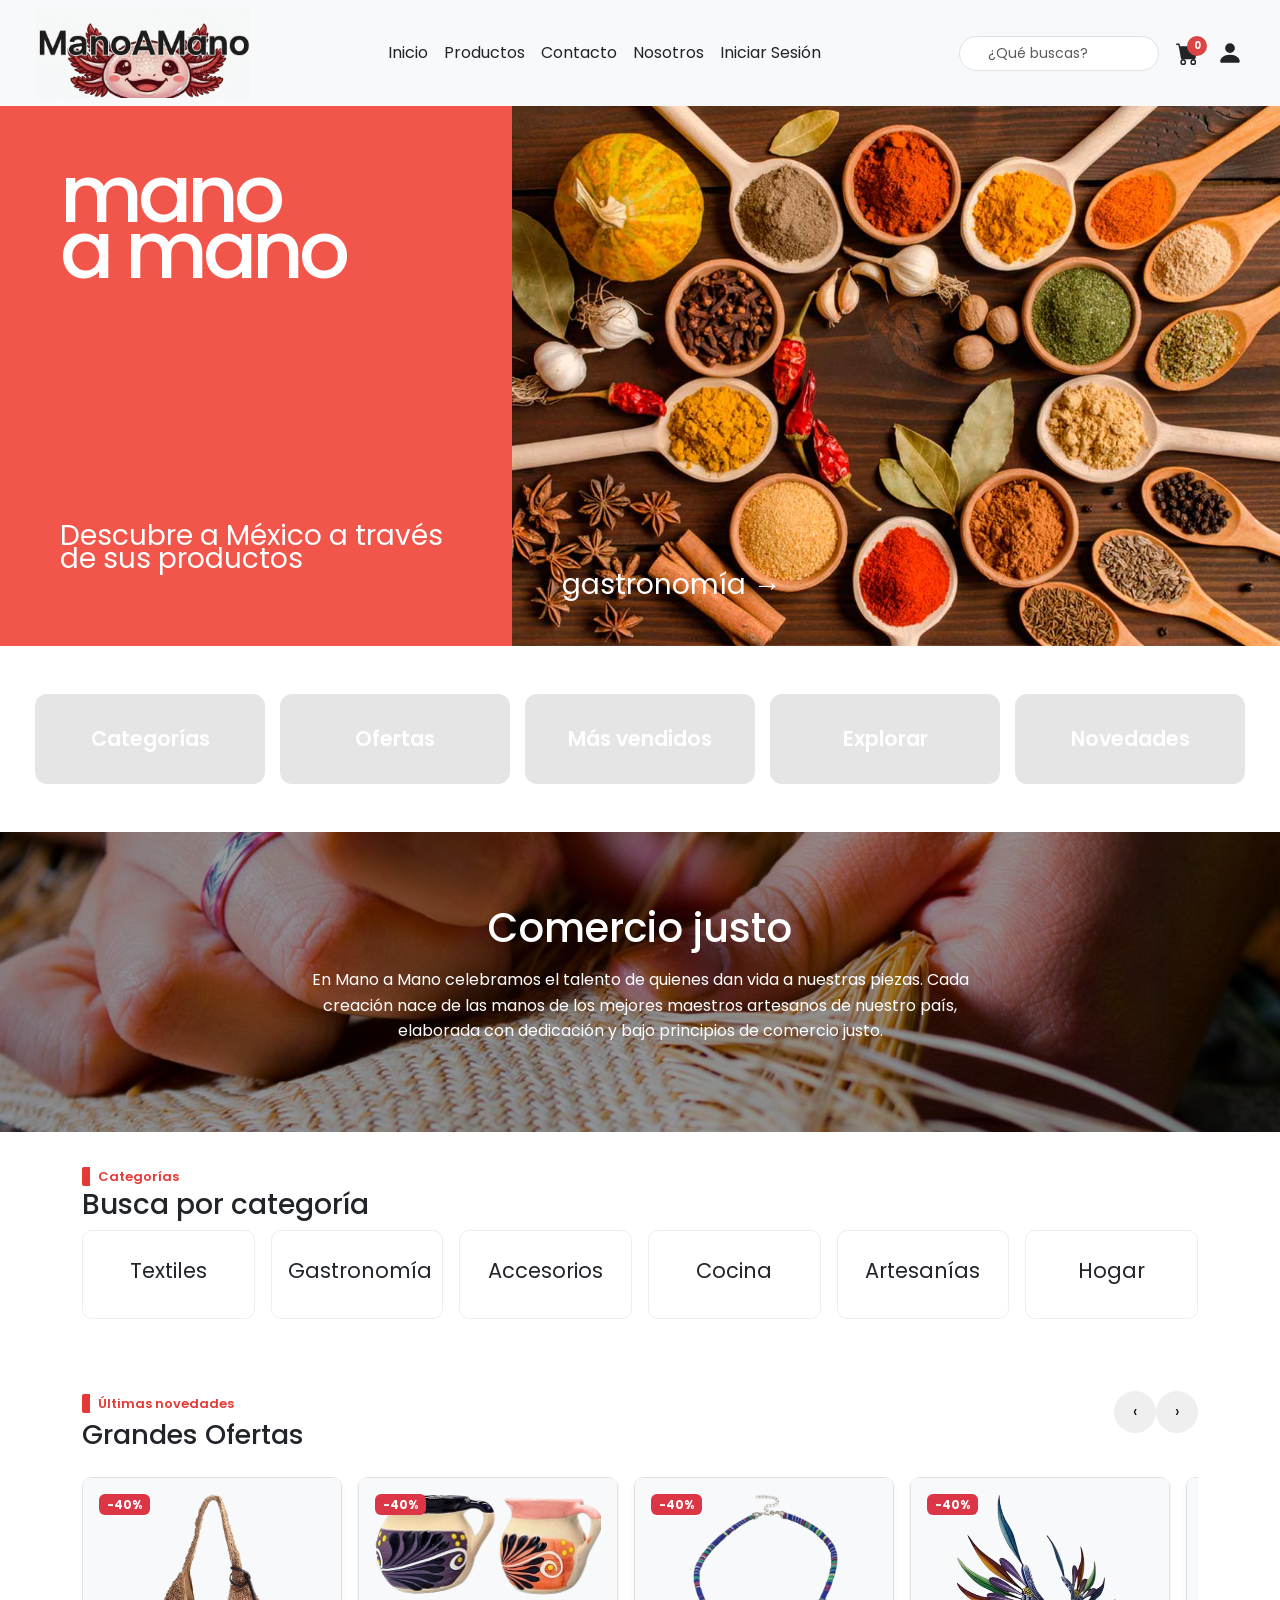
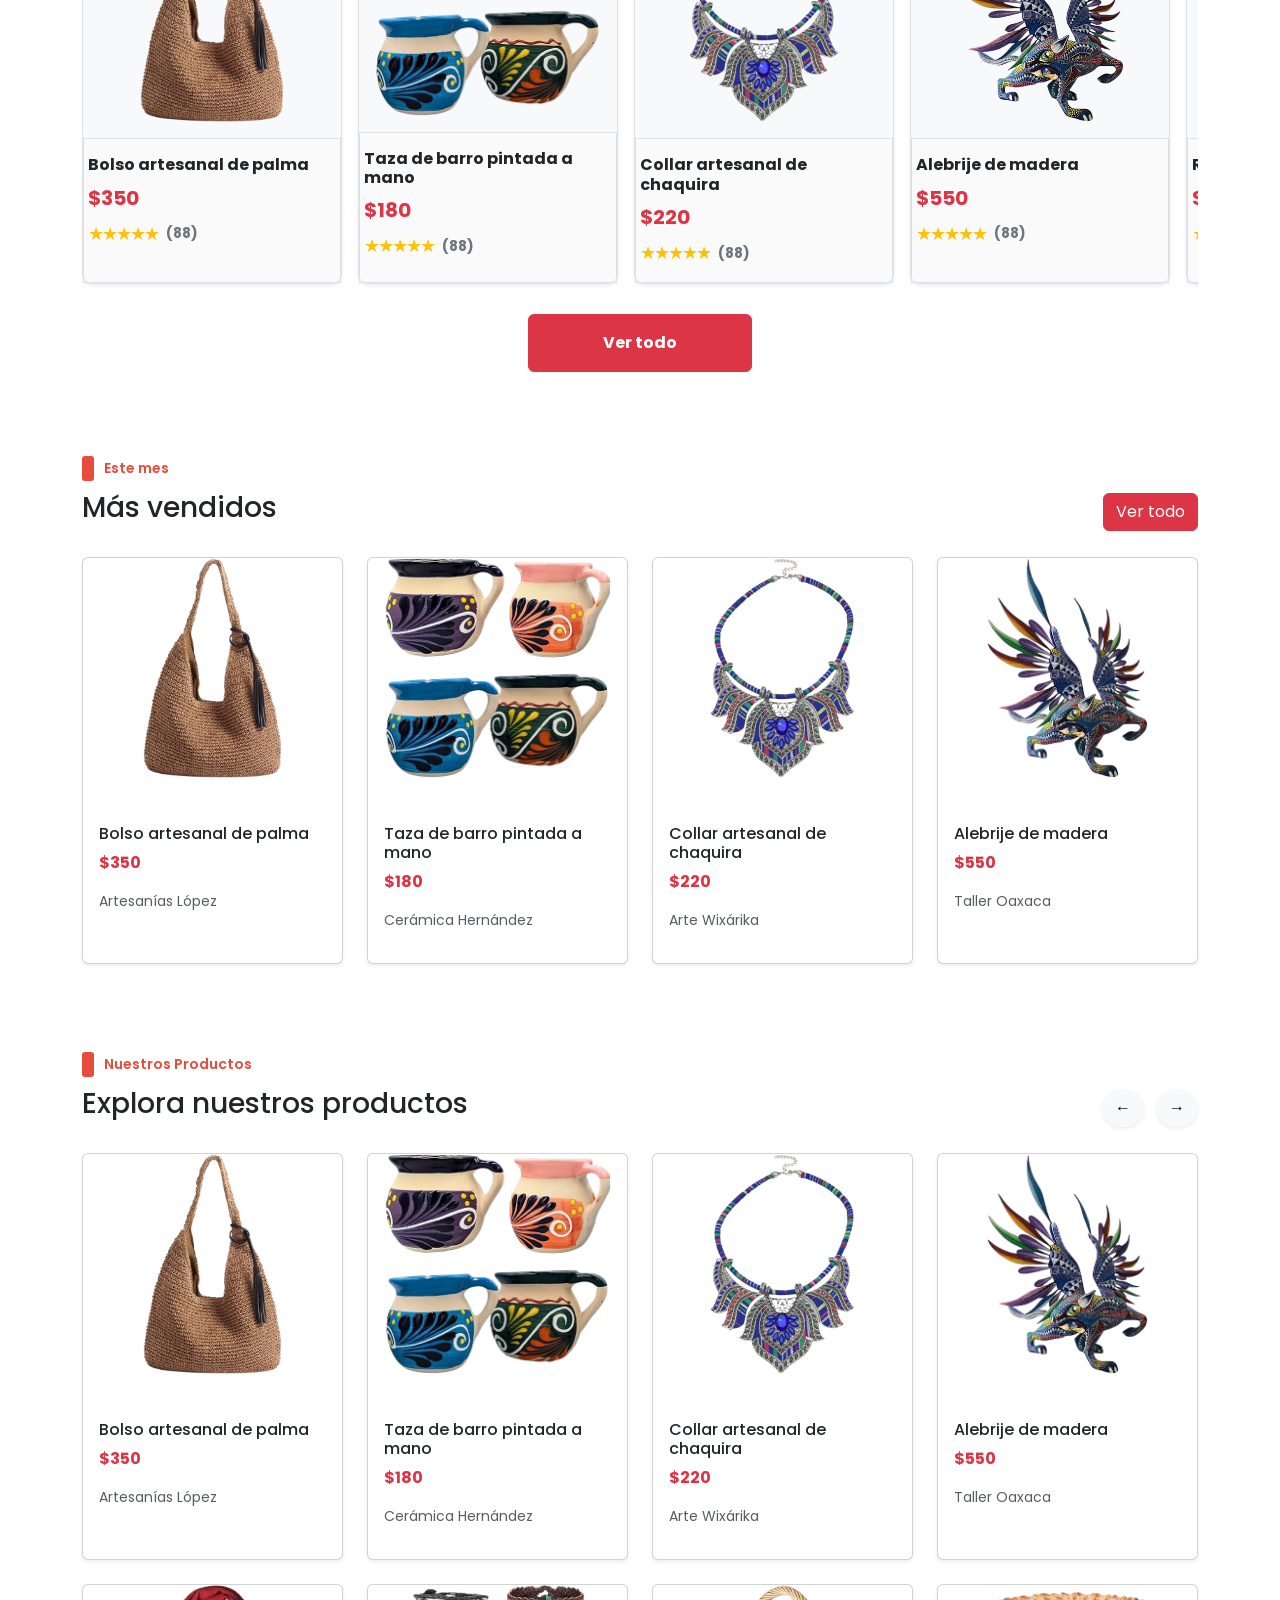
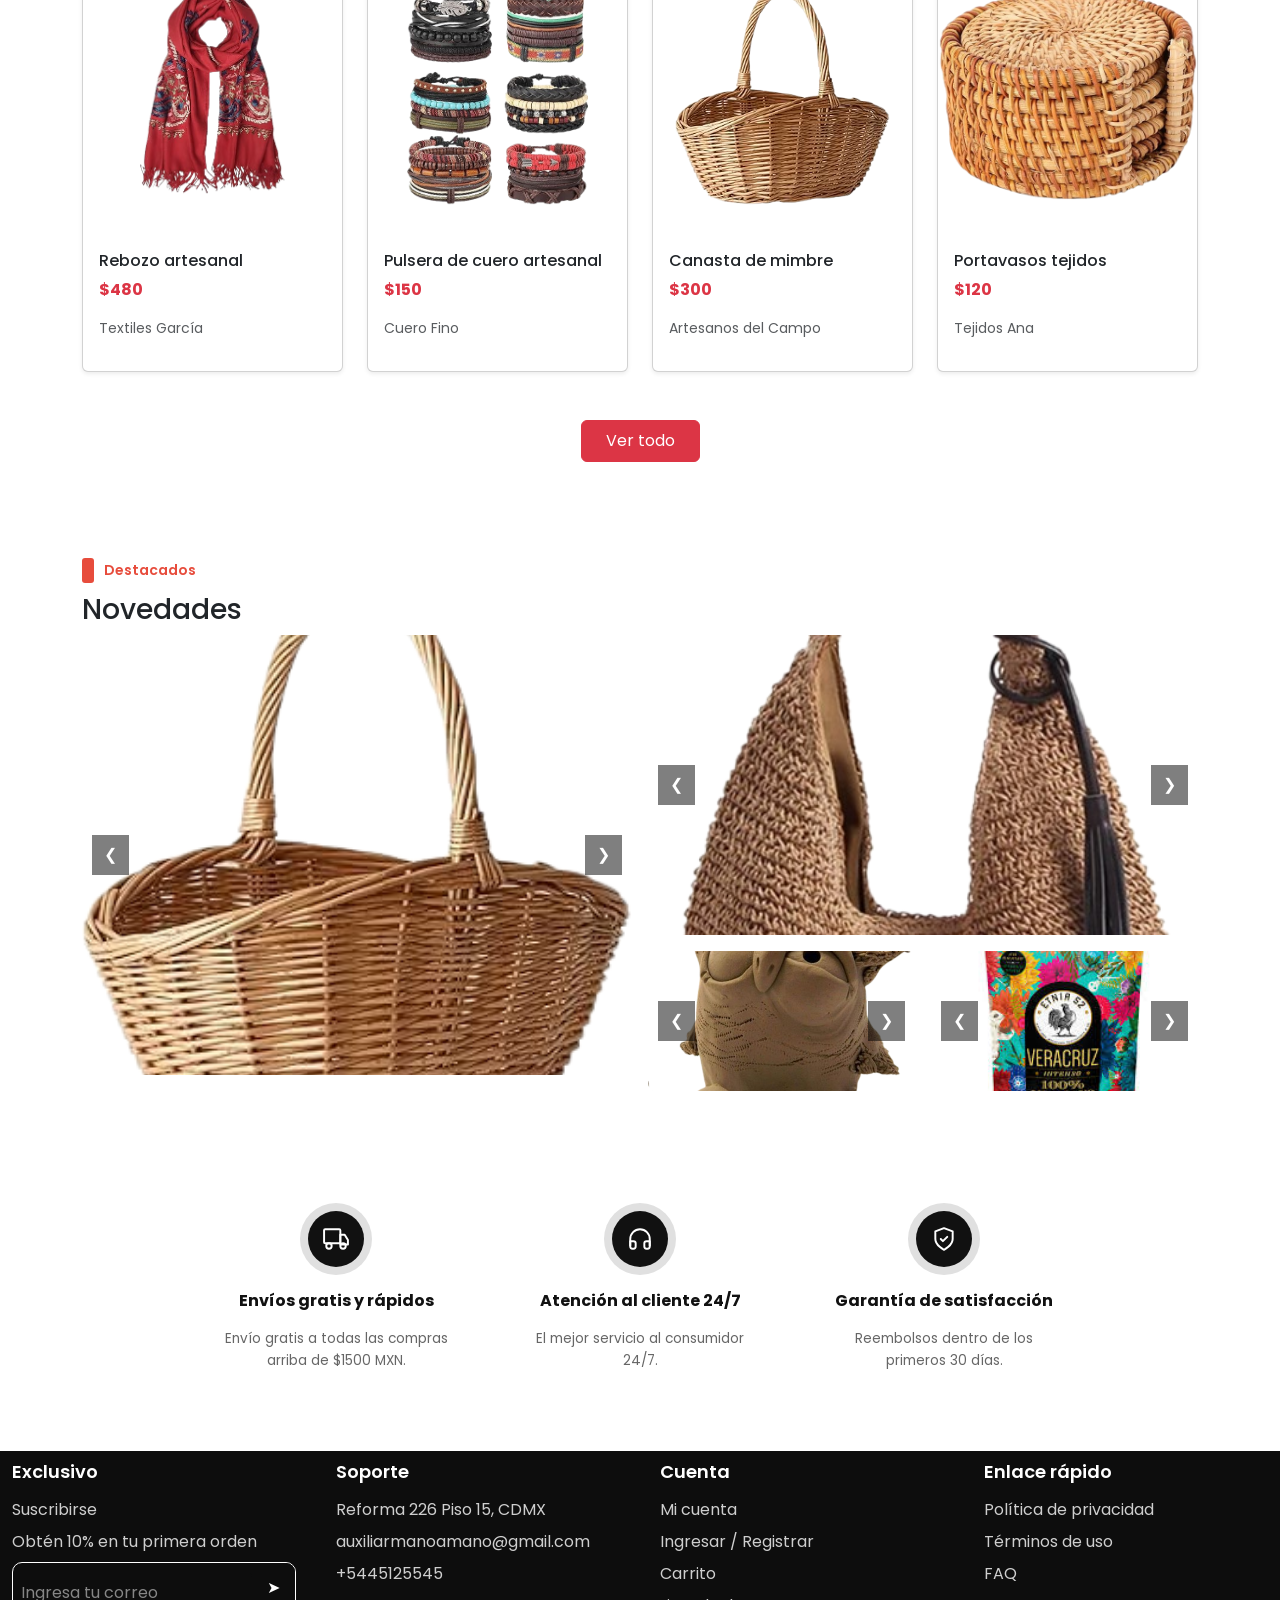
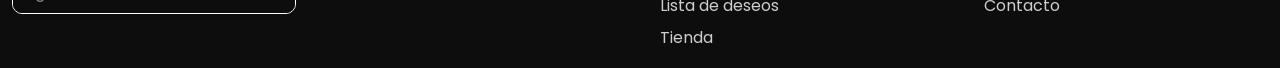
==== commit 0640d9db: "cambio de rutas relativas" ====
--- a/index.html
+++ b/index.html
@@ -20,6 +20,7 @@
       href="https://fonts.googleapis.com/css2?family=Poppins:wght@400;500;600&display=swap"
       rel="stylesheet"
     />
+    <link rel="shortcut icon" href="media/NavBar/ajolote.png" type="image/x-icon">
   </head>
 
   <body>
@@ -84,7 +85,7 @@
 <section class="banner-slider">
 
   <div class="banner-slide">
-    <img src="./media/NavBar/comerciojusto.jpg" alt="Comercio justo">
+    <img src="media/NavBar/comerciojusto.jpg" alt="Comercio justo">
 
     <div class="banner-overlay">
       <h2>Comercio justo</h2>
@@ -157,7 +158,7 @@
     <!-- Cards desde JSON -->
   </div>
   <div class="text-center mt-4">
-    <a href="./pages/products.html" class="btn btn-danger py-3 fw-bold btn-ver-todo">
+    <a href="pages/products.html" class="btn btn-danger py-3 fw-bold btn-ver-todo">
       Ver todo
     </a>
   </div>
@@ -211,7 +212,7 @@
 
     <!-- Botón ver todo -->
     <div class="text-center mt-4">
-      <a href="./pages/products.html" class="btn btn-danger px-4 py-2">
+      <a href="pages/products.html" class="btn btn-danger px-4 py-2">
         Ver todo
       </a>
     </div>
--- a/styles/home.css
+++ b/styles/home.css
@@ -31,10 +31,10 @@
   cursor: pointer;
 }
 @keyframes slider {
-0%{background-image: url(../media/products/Banner1.png);}
-33%{background-image: url(../media/products/Banner2.png);}
-66%{background-image: url(../media/products/Banner4.png);}
-100%{background-image: url(../media/products/Banner3.png);}
+0%{background-image: url(media/products/Banner1.png);}
+33%{background-image: url(media/products/Banner2.png);}
+66%{background-image: url(media/products/Banner4.png);}
+100%{background-image: url(media/products/Banner3.png);}
 }
 
 @media (max-width: 576px) {
@@ -238,7 +238,7 @@
     rgba(0,0,0,0.1),
     rgba(0,0,0,0.1)
   ),
-  url("../media/NavBar/categoriatextiles.jpg");
+  url("media/NavBar/categoriatextiles.jpg");
 
   background-size: cover;
   background-position: center;
--- a/styles/main.css
+++ b/styles/main.css
@@ -155,7 +155,7 @@
     display: flex;
     justify-content: start;
     align-items: center;
-    margin-bottom: 20px; 
+    margin-bottom: 15px; 
 }
 
 .subtitle_footer_row{
@@ -186,16 +186,16 @@
 }
 
 .piedepagina-grid h4 {
-  font-size: 25px;
+  font-size: 18px;
   font-weight: 600;
   color:white;
-  margin-bottom: 20px;
+  margin-bottom: 15px;
   text-align: left;
 }
 
 .piedepagina-grid p {
-  font-size: 18px;
-  margin-bottom: 10px;
+  font-size: 16px;
+  margin-bottom: 8px;
   opacity: 0.8;
   cursor: pointer;
 }
